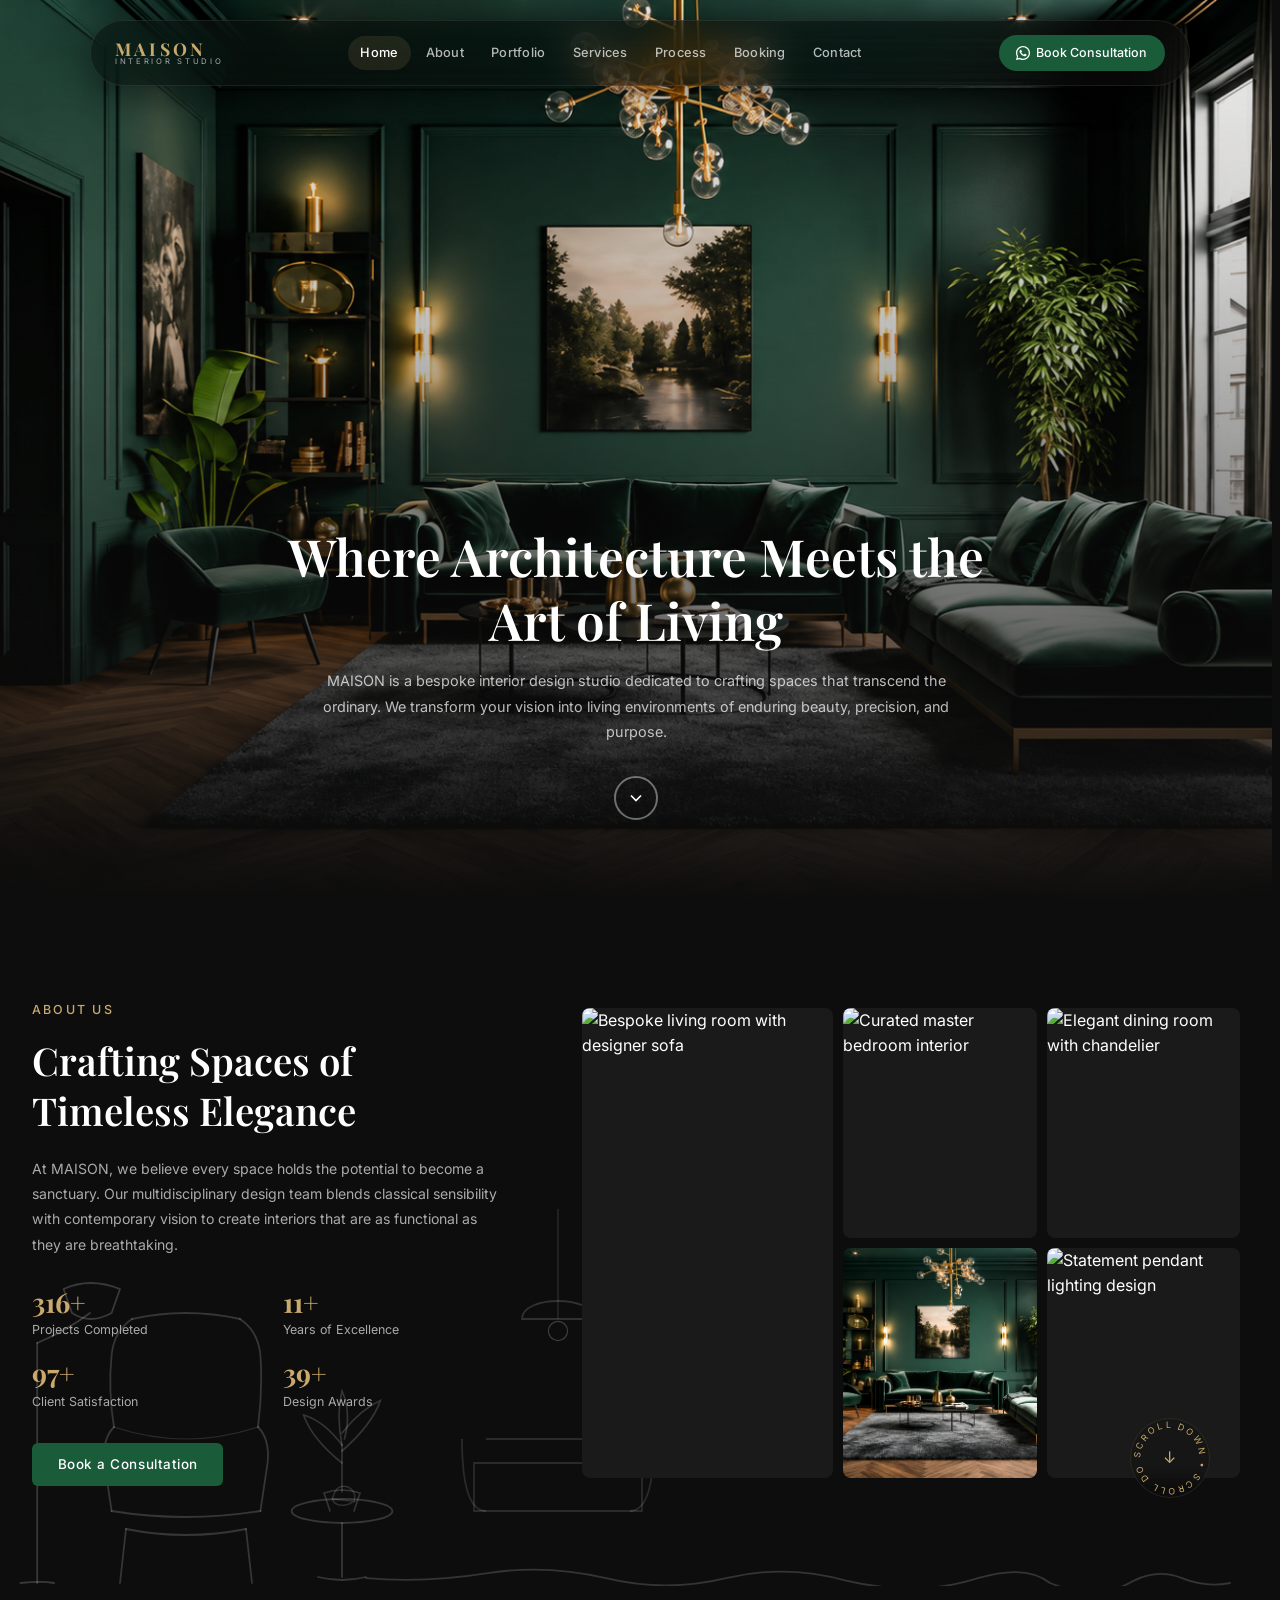
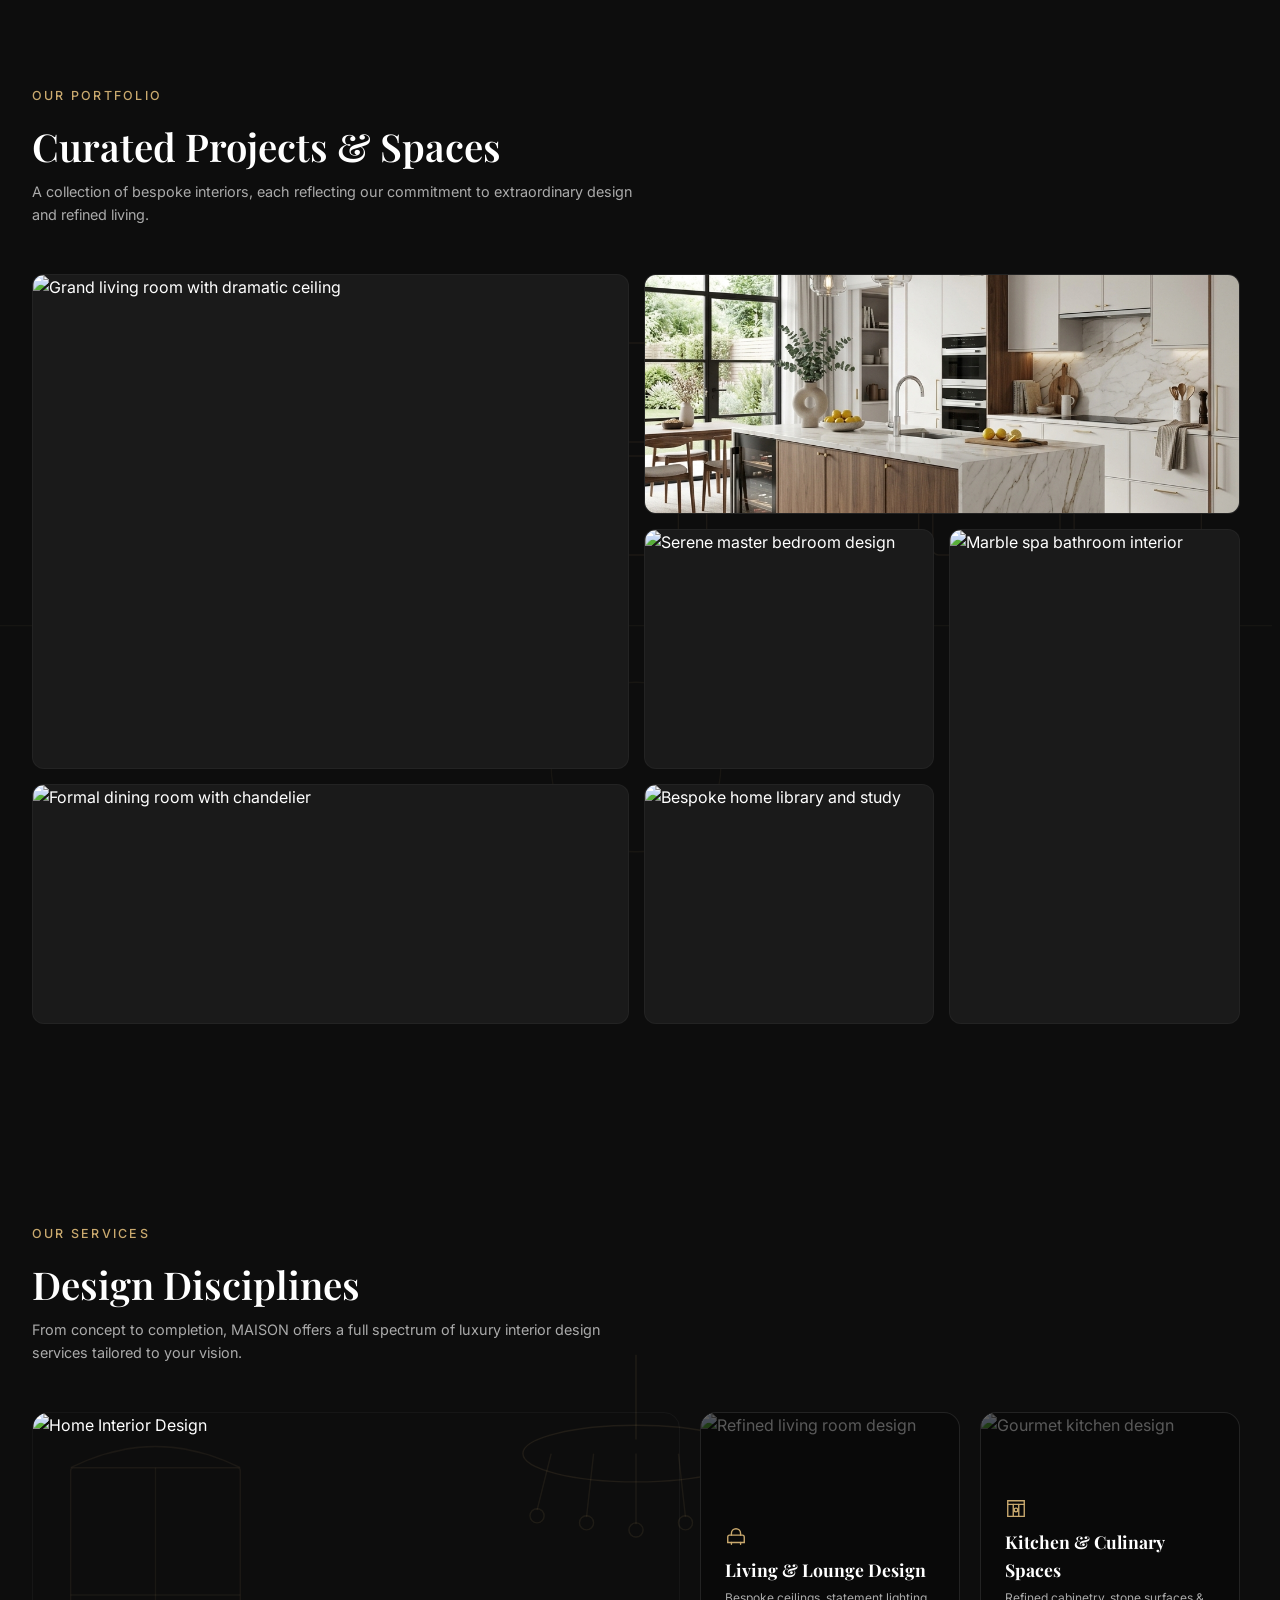
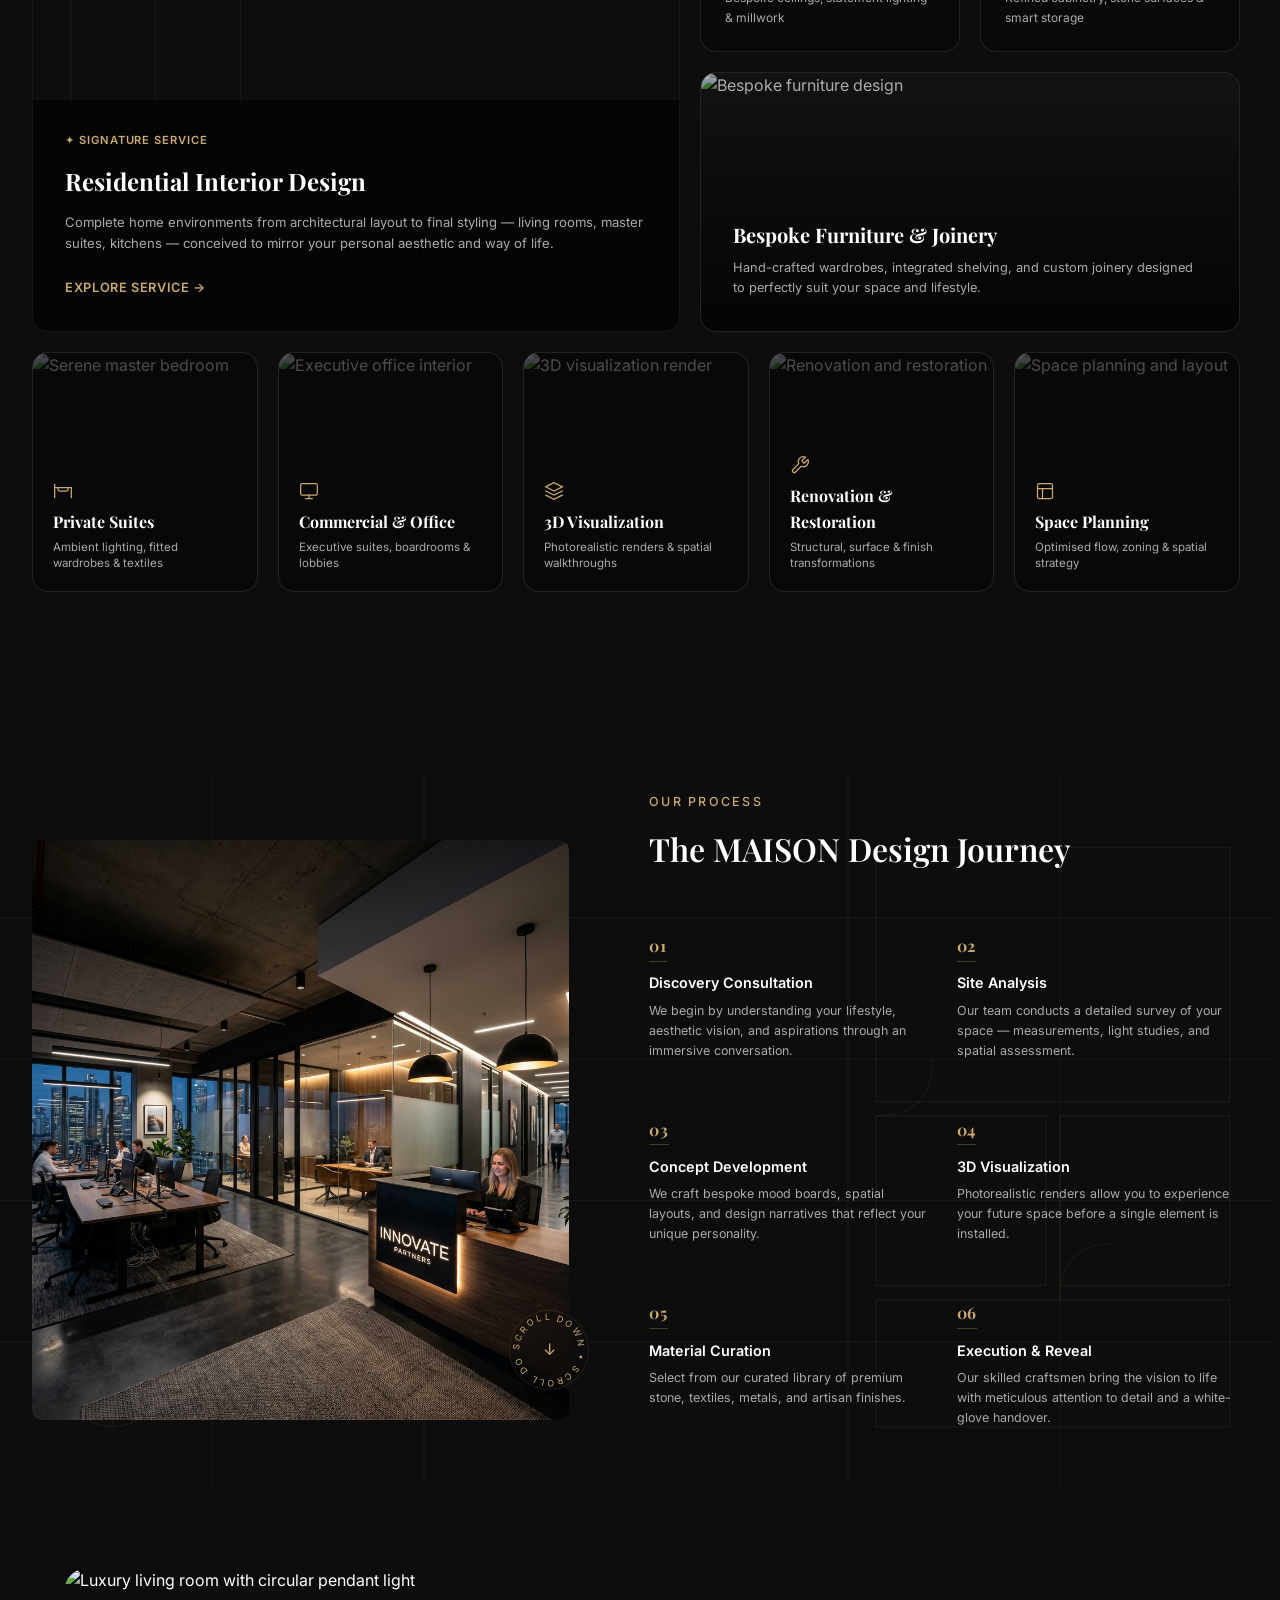
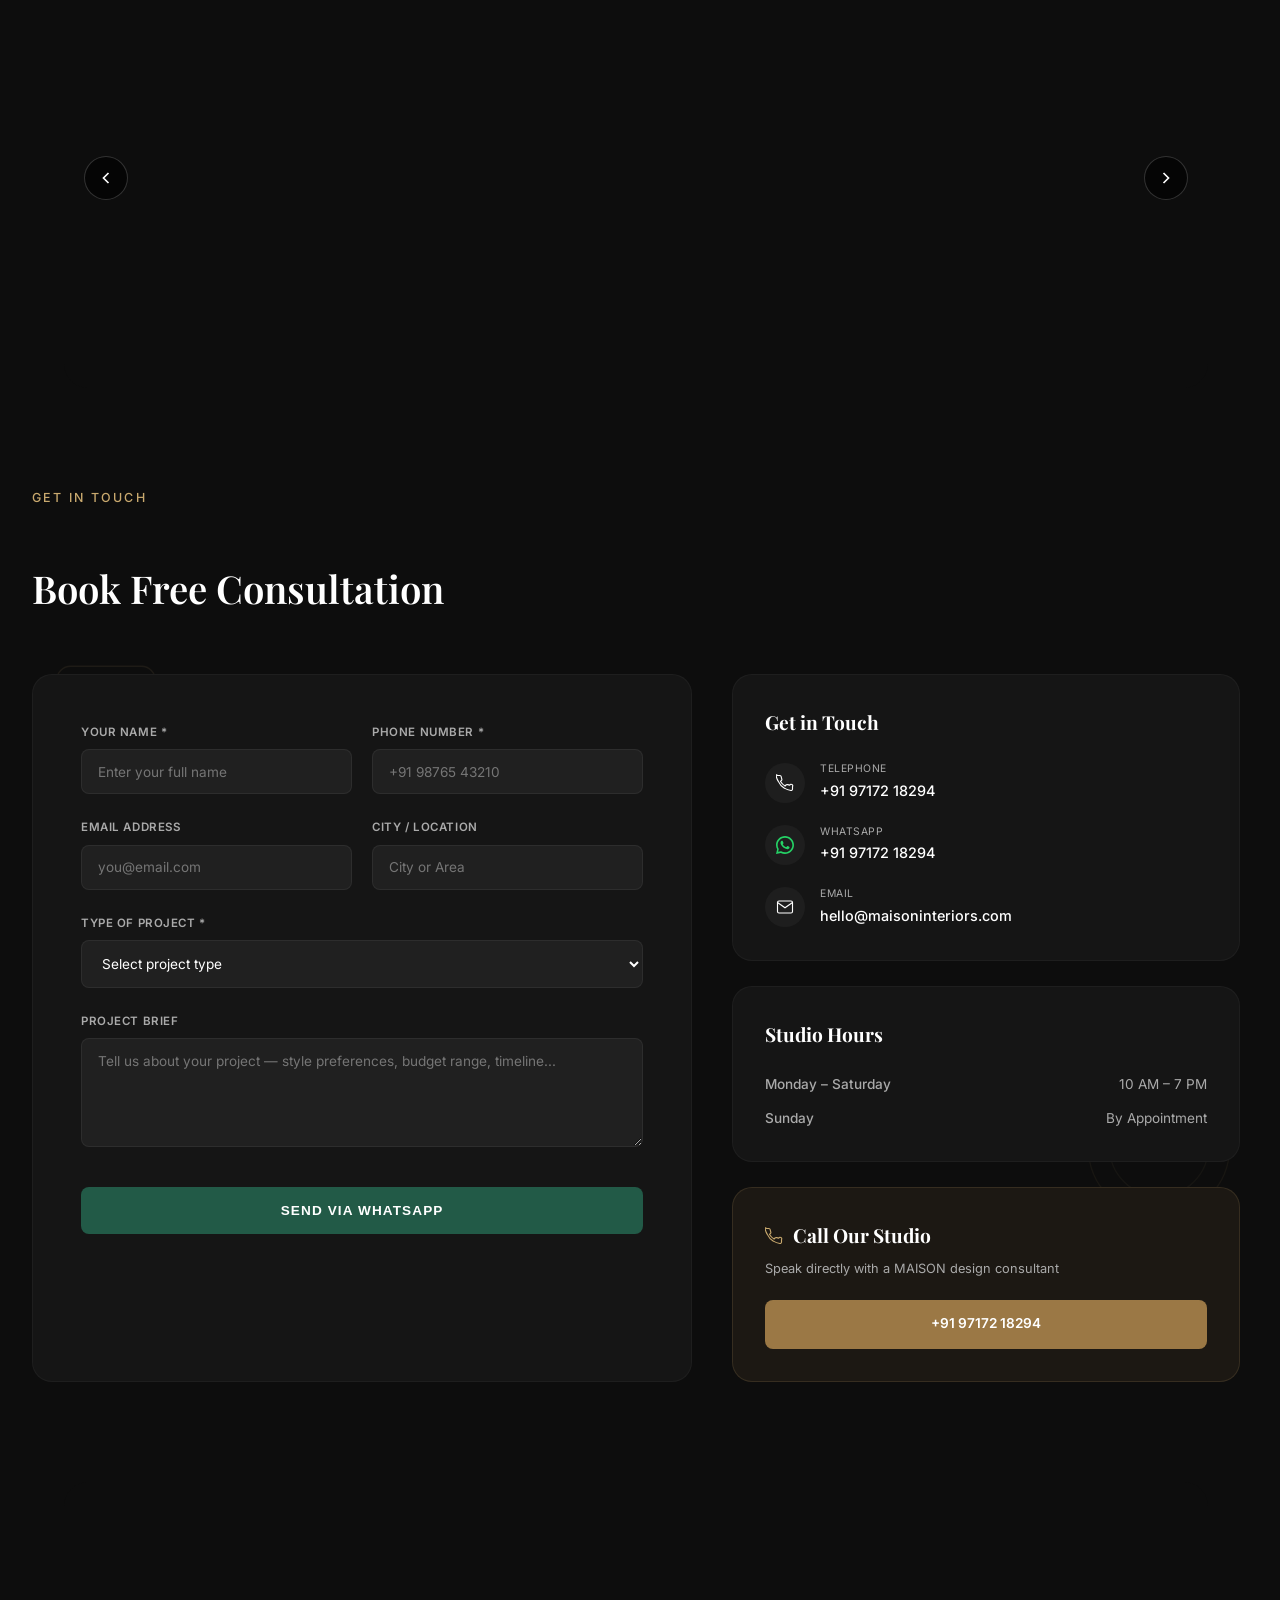
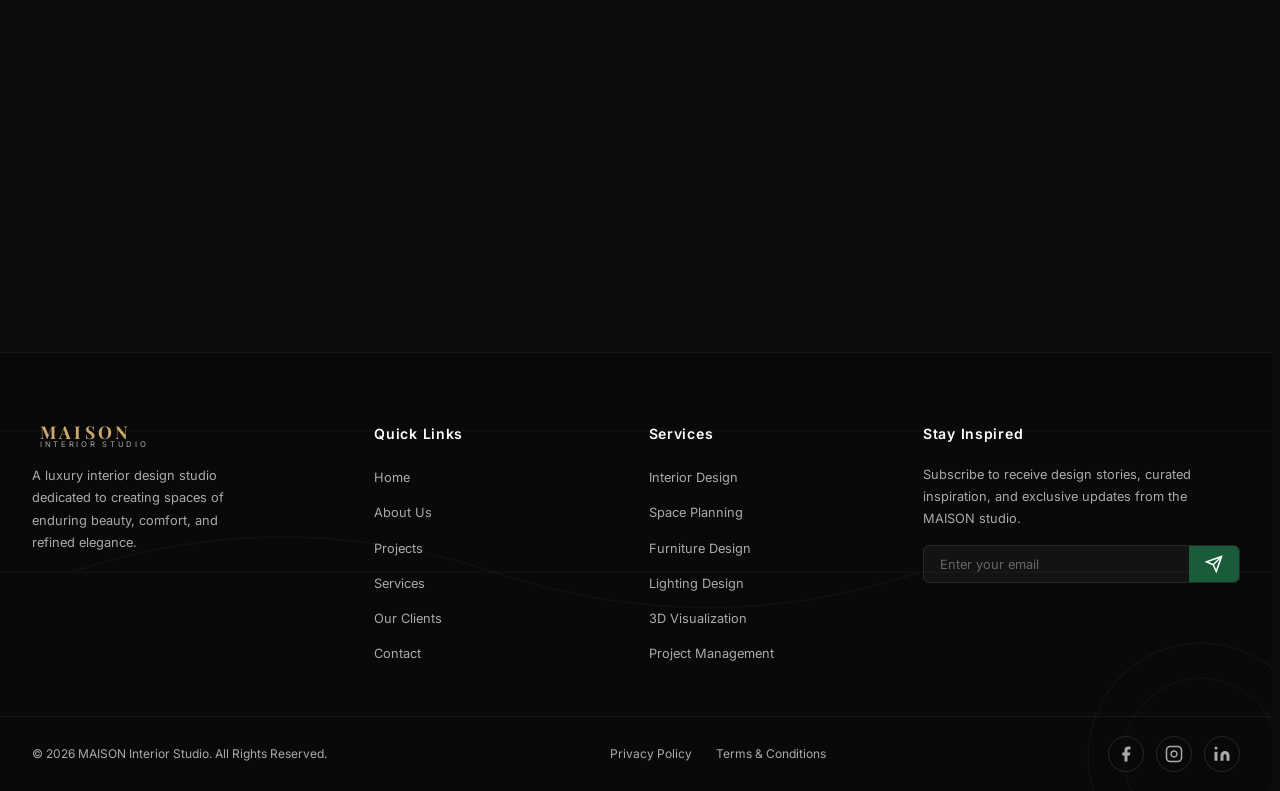
==== index.html @ 31f243d2 "Add files via upload" ====
<!DOCTYPE html>
<html lang="en">
  <head>
    <meta charset="UTF-8" />
    <meta name="viewport" content="width=device-width, initial-scale=1.0" />
    <title>MAISON – Luxury Interior Design Studio</title>
    <meta
      name="description"
      content="MAISON – A luxury interior design studio crafting timeless spaces through bespoke design, curated materials, and impeccable craftsmanship."
    />
    <link rel="preconnect" href="https://fonts.googleapis.com" />
    <link rel="preconnect" href="https://fonts.gstatic.com" crossorigin />
    <link
      href="https://fonts.googleapis.com/css2?family=Playfair+Display:wght@400;600;700&family=Inter:wght@300;400;500;600&display=swap"
      rel="stylesheet"
    />
    <link rel="stylesheet" href="style.css" />
  </head>
  <body>
    <!-- ========== LOADING PAGE ========== -->
    <div class="loader-overlay" id="loaderOverlay">
      <div class="loader-inner">
        <!-- MAISON brand -->
        <div class="loader-brand">
          <span class="loader-logo">MAISON</span>
          <span class="loader-sub">INTERIOR STUDIO</span>
        </div>
        <!-- Progress bar -->
        <div class="loader-progress-wrap">
          <div class="loader-progress-bar" id="loaderBar"></div>
        </div>
        <p class="loader-tagline">Crafting your experience&hellip;</p>
      </div>
    </div>

    <!-- ========== NAVBAR ========== -->
    <div class="nav-container">
      <header class="navbar" id="navbar">
        <div class="nav-inner">
          <a href="#" class="logo" aria-label="MAISON Home">
            <span class="logo-dhi">MAISON</span>
            <span class="logo-sub">INTERIOR STUDIO</span>
          </a>
          <nav class="nav-links" aria-label="Main navigation">
            <a href="#home" class="nav-link active">Home</a>
            <a href="#about" class="nav-link">About</a>
            <a href="#portfolio" class="nav-link">Portfolio</a>
            <a href="#services" class="nav-link">Services</a>
            <a href="#how-it-works" class="nav-link">Process</a>
            <a href="#booking" class="nav-link">Booking</a>
            <a href="#contact" class="nav-link">Contact</a>
          </nav>
          <div class="nav-actions">
            <a
              href="https://wa.me/919717218294"
              target="_blank"
              class="btn-login btn-booking"
              id="btn-booking"
            >
              <span class="btn-booking-icon">
                <svg width="14" height="14" viewBox="0 0 24 24" fill="currentColor"><path d="M17.472 14.382c-.297-.149-1.758-.867-2.03-.967-.273-.099-.471-.148-.67.15-.197.297-.767.966-.94 1.164-.173.199-.347.223-.644.075-.297-.15-1.255-.463-2.39-1.475-.883-.788-1.48-1.761-1.653-2.059-.173-.297-.018-.458.13-.606.134-.133.298-.347.446-.52.149-.174.198-.298.298-.497.099-.198.05-.371-.025-.52-.075-.149-.669-1.612-.916-2.207-.242-.579-.487-.5-.669-.51-.173-.008-.371-.01-.57-.01-.198 0-.52.074-.792.372-.272.297-1.04 1.016-1.04 2.479 0 1.462 1.065 2.875 1.213 3.074.149.198 2.096 3.2 5.077 4.487.709.306 1.262.489 1.694.625.712.227 1.36.195 1.871.118.571-.085 1.758-.719 2.006-1.413.248-.694.248-1.289.173-1.413-.074-.124-.272-.198-.57-.347z"/><path d="M12 0C5.373 0 0 5.373 0 12c0 2.115.554 4.103 1.524 5.832L0 24l6.336-1.499A11.95 11.95 0 0012 24c6.627 0 12-5.373 12-12S18.627 0 12 0zm0 21.818a9.808 9.808 0 01-5.073-1.418l-.364-.216-3.77.892.941-3.667-.237-.378A9.818 9.818 0 012.182 12C2.182 6.573 6.573 2.182 12 2.182S21.818 6.573 21.818 12 17.427 21.818 12 21.818z"/></svg>
              </span> Book Consultation
            </a>
            <button class="hamburger" id="hamburger" aria-label="Toggle menu">
              <span></span><span></span><span></span>
            </button>
          </div>
        </div>
      </header>
    </div>

    <!-- ========== HERO SECTION ========== -->
    <section class="hero" id="home">
      <div class="hero-bg">
        <img
          src="hero-image.png"
          alt="Luxury dark green living room interior"
          class="hero-img"
        />
        <div class="hero-overlay"></div>
      </div>
      <div class="hero-content">
        <h1 class="hero-title">Where Architecture Meets the Art of Living</h1>
        <p class="hero-desc">
          MAISON is a bespoke interior design studio dedicated to crafting
          spaces that transcend the ordinary. We transform your vision into
          living environments of enduring beauty, precision, and purpose.
        </p>
        <a href="#about" class="hero-scroll-btn" aria-label="Scroll down">
          <svg
            width="20"
            height="20"
            viewBox="0 0 24 24"
            fill="none"
            stroke="currentColor"
            stroke-width="2"
          >
            <polyline points="6 9 12 15 18 9" />
          </svg>
        </a>
      </div>
    </section>

    <!-- ========== ABOUT SECTION ========== -->
    <section class="about-section" id="about">
      <!-- About top fade overlay -->
      <div class="about-top-fade"></div>
      <!-- Line art background – recreation of uploaded single-line interior drawing -->
      <div class="section-lineart about-lineart-bg" aria-hidden="true">
        <svg viewBox="0 0 1060 480" fill="none" xmlns="http://www.w3.org/2000/svg" preserveAspectRatio="xMidYMax meet">
          <!--
            Single continuous line art: floor lamp (left) + wingback armchair + side table with plant + trailing loop
            Modelled after the uploaded reference image.
          -->

          <!-- === FLOOR LAMP === -->
          <!-- base -->
          <path d="M42 440 Q60 438 70 440" stroke="rgba(255,255,255,0.18)" stroke-width="1.5" stroke-linecap="round" fill="none"/>
          <!-- pole -->
          <line x1="56" y1="440" x2="56" y2="240" stroke="rgba(255,255,255,0.18)" stroke-width="1.5" stroke-linecap="round"/>
          <!-- arm -->
          <path d="M56 240 Q80 230 100 215" stroke="rgba(255,255,255,0.18)" stroke-width="1.5" stroke-linecap="round" fill="none"/>
          <!-- shade -->
          <path d="M85 215 L78 195 Q100 185 125 195 L118 215 Q100 225 85 215Z" stroke="rgba(255,255,255,0.18)" stroke-width="1.5" stroke-linecap="round" stroke-linejoin="round" fill="none"/>

          <!-- === WINGBACK ARMCHAIR === -->
          <!-- left leg -->
          <line x1="125" y1="440" x2="130" y2="395" stroke="rgba(255,255,255,0.17)" stroke-width="1.5" stroke-linecap="round"/>
          <!-- right leg -->
          <line x1="235" y1="440" x2="230" y2="395" stroke="rgba(255,255,255,0.17)" stroke-width="1.5" stroke-linecap="round"/>
          <!-- seat base -->
          <path d="M130 395 Q180 405 230 395" stroke="rgba(255,255,255,0.17)" stroke-width="1.5" stroke-linecap="round" fill="none"/>
          <!-- seat cushion -->
          <path d="M118 380 Q180 390 242 380" stroke="rgba(255,255,255,0.17)" stroke-width="1.5" stroke-linecap="round" fill="none"/>
          <!-- left arm -->
          <path d="M118 380 L112 340 Q110 320 120 310" stroke="rgba(255,255,255,0.17)" stroke-width="1.5" stroke-linecap="round" fill="none"/>
          <!-- right arm -->
          <path d="M242 380 L248 340 Q250 320 240 310" stroke="rgba(255,255,255,0.17)" stroke-width="1.5" stroke-linecap="round" fill="none"/>
          <!-- back left wing -->
          <path d="M120 310 Q115 280 118 250 Q120 230 135 220" stroke="rgba(255,255,255,0.17)" stroke-width="1.5" stroke-linecap="round" fill="none"/>
          <!-- back top curve -->
          <path d="M135 220 Q180 210 225 220" stroke="rgba(255,255,255,0.17)" stroke-width="1.5" stroke-linecap="round" fill="none"/>
          <!-- back right wing -->
          <path d="M225 220 Q240 230 242 250 Q244 280 240 310" stroke="rgba(255,255,255,0.17)" stroke-width="1.5" stroke-linecap="round" fill="none"/>
          <!-- back fill line -->
          <path d="M120 310 Q180 330 240 310" stroke="rgba(255,255,255,0.12)" stroke-width="1" stroke-linecap="round" fill="none"/>

          <!-- === SIDE TABLE === -->
          <!-- tabletop -->
          <ellipse cx="310" cy="380" rx="42" ry="10" stroke="rgba(255,255,255,0.17)" stroke-width="1.5" fill="none"/>
          <!-- single pedestal leg -->
          <line x1="310" y1="390" x2="310" y2="435" stroke="rgba(255,255,255,0.17)" stroke-width="1.5" stroke-linecap="round"/>
          <!-- base -->
          <path d="M290 435 Q310 440 330 435" stroke="rgba(255,255,255,0.17)" stroke-width="1.5" stroke-linecap="round" fill="none"/>
          <!-- cup on table -->
          <path d="M302 370 Q304 362 308 360 Q314 358 318 362 Q322 366 320 372" stroke="rgba(255,255,255,0.14)" stroke-width="1.2" stroke-linecap="round" fill="none"/>
          <path d="M302 370 L320 372 Q314 376 308 375 Q303 374 302 370" stroke="rgba(255,255,255,0.14)" stroke-width="1.2" stroke-linecap="round" fill="none"/>

          <!-- === PLANT ON TABLE === -->
          <!-- pot -->
          <path d="M300 380 L295 365 Q310 360 325 365 L320 380" stroke="rgba(255,255,255,0.16)" stroke-width="1.4" stroke-linecap="round" fill="none"/>
          <!-- stem -->
          <line x1="310" y1="364" x2="310" y2="325" stroke="rgba(255,255,255,0.16)" stroke-width="1.4" stroke-linecap="round"/>
          <!-- leaf 1 (left big) -->
          <path d="M310 340 Q285 320 278 300 Q295 305 310 325" stroke="rgba(255,255,255,0.16)" stroke-width="1.4" stroke-linecap="round" fill="none"/>
          <!-- leaf 2 (right big) -->
          <path d="M310 330 Q335 308 342 288 Q326 295 310 315" stroke="rgba(255,255,255,0.16)" stroke-width="1.4" stroke-linecap="round" fill="none"/>
          <!-- leaf 3 (top) -->
          <path d="M310 325 Q305 300 310 280 Q318 298 312 320" stroke="rgba(255,255,255,0.16)" stroke-width="1.4" stroke-linecap="round" fill="none"/>

          <!-- === TRAILING LOOPING LINE === -->
          <!-- connects from table base, snakes right across the frame -->
          <path d="
            M330 436
            Q380 440 430 432
            Q480 424 530 436
            Q580 448 630 436
            Q680 424 730 438
            Q790 452 840 436
            Q880 424 900 440
            Q940 456 970 438
            Q990 428 1010 436
            Q1030 444 1050 440
          " stroke="rgba(255,255,255,0.16)" stroke-width="1.5" stroke-linecap="round" fill="none"/>
          <!-- === SOFA (REPRESENTED EXTRA LINE ART AS REFERRED) === -->
          <path d="M420 340 H560 V380 H420 Z" stroke="rgba(255,255,255,0.12)" stroke-width="1.5" fill="none"/>
          <path d="M410 320 Q410 380 430 380" stroke="rgba(255,255,255,0.12)" stroke-width="1.5" fill="none"/>
          <path d="M570 320 Q570 380 550 380" stroke="rgba(255,255,255,0.12)" stroke-width="1.5" fill="none"/>
          <path d="M430 320 H550 Q565 320 560 340" stroke="rgba(255,255,255,0.12)" stroke-width="1.5" fill="none"/>
          <!-- === PENDANT LIGHT === -->
          <line x1="490" y1="0" x2="490" y2="220" stroke="rgba(255,255,255,0.15)" stroke-width="1"/>
          <path d="M460 220 C460 200, 520 200, 520 220 Z" stroke="rgba(255,255,255,0.15)" stroke-width="1.5" fill="none"/>
          <circle cx="490" cy="230" r="8" stroke="rgba(255,255,255,0.2)" stroke-width="1"/>
        </svg>
      </div>
      <div class="about-inner">
        <!-- Left Content -->
        <div class="about-left">
          <span class="section-label">About Us</span>
          <h2 class="about-title">Crafting Spaces of Timeless Elegance</h2>
          <p class="about-desc">
            At MAISON, we believe every space holds the potential to become
            a sanctuary. Our multidisciplinary design team blends classical
            sensibility with contemporary vision to create interiors that
            are as functional as they are breathtaking.
          </p>
          <div class="stats-grid">
            <div class="stat-item">
              <span class="stat-num">320+</span>
              <span class="stat-label">Projects Completed</span>
            </div>
            <div class="stat-item">
              <span class="stat-num">12+</span>
              <span class="stat-label">Years of Excellence</span>
            </div>
            <div class="stat-item">
              <span class="stat-num">98%</span>
              <span class="stat-label">Client Satisfaction</span>
            </div>
            <div class="stat-item">
              <span class="stat-num">40+</span>
              <span class="stat-label">Design Awards</span>
            </div>
          </div>
          <a href="#booking" class="btn-contact">Book a Consultation</a>
        </div>

        <!-- Right Image Grid -->
        <div class="about-right">
          <div class="img-grid">
            <div class="img-card tall">
              <img
                src="https://images.unsplash.com/photo-1555041469-a586c61ea9bc?w=600&q=80"
                alt="Bespoke living room with designer sofa"
                loading="lazy"
              />
            </div>
            <div class="img-card">
              <img
                src="https://images.unsplash.com/photo-1586023492125-27b2c045efd7?w=400&q=80"
                alt="Curated master bedroom interior"
                loading="lazy"
              />
            </div>
            <div class="img-card">
              <img
                src="https://images.unsplash.com/photo-1631679706909-1844bbd07221?w=400&q=80"
                alt="Elegant dining room with chandelier"
                loading="lazy"
              />
            </div>
            <div class="img-card">
              <img
                src="hero-image.png"
                alt="Luxury dark palette interior with greenery"
                loading="lazy"
              />
            </div>
            <div class="img-card">
              <img
                src="https://images.unsplash.com/photo-1600585154340-be6161a56a0c?w=400&q=80"
                alt="Statement pendant lighting design"
                loading="lazy"
              />
            </div>
          </div>
          <div class="scroll-badge">
            <svg viewBox="0 0 100 100" class="scroll-circle">
              <defs>
                <path
                  id="circle"
                  d="M 50,50 m -37,0 a 37,37 0 1,1 74,0 a 37,37 0 1,1 -74,0"
                />
              </defs>
              <text font-size="11" fill="#c9a96e" letter-spacing="3">
                <textPath href="#circle">SCROLL DOWN • SCROLL DOWN • </textPath>
              </text>
            </svg>
            <div class="scroll-arrow">↓</div>
          </div>
        </div>
      </div>
    </section>

    <!-- ========== PORTFOLIO BENTO GALLERY ========== -->
    <section class="portfolio-section" id="portfolio">
      <!-- Line art background -->
      <div class="section-lineart portfolio-lineart-bg" aria-hidden="true">
        <svg viewBox="0 0 900 400" fill="none" xmlns="http://www.w3.org/2000/svg">
          <rect x="50" y="50" width="200" height="150" rx="4" stroke="rgba(201,169,110,0.08)" stroke-width="1"/>
          <rect x="270" y="50" width="100" height="70" rx="4" stroke="rgba(201,169,110,0.08)" stroke-width="1"/>
          <rect x="380" y="50" width="100" height="70" rx="4" stroke="rgba(201,169,110,0.08)" stroke-width="1"/>
          <rect x="270" y="130" width="210" height="70" rx="4" stroke="rgba(201,169,110,0.08)" stroke-width="1"/>
          <rect x="500" y="50" width="150" height="150" rx="4" stroke="rgba(201,169,110,0.08)" stroke-width="1"/>
          <rect x="660" y="50" width="190" height="70" rx="4" stroke="rgba(201,169,110,0.08)" stroke-width="1"/>
          <rect x="660" y="130" width="90" height="70" rx="4" stroke="rgba(201,169,110,0.08)" stroke-width="1"/>
          <rect x="760" y="130" width="90" height="70" rx="4" stroke="rgba(201,169,110,0.08)" stroke-width="1"/>
          <line x1="0" y1="250" x2="900" y2="250" stroke="rgba(201,169,110,0.05)" stroke-width="1"/>
          <circle cx="450" cy="350" r="60" stroke="rgba(201,169,110,0.06)" stroke-width="1"/>
        </svg>
      </div>
      <div class="portfolio-inner">
        <span class="section-label">Our Portfolio</span>
        <h2 class="portfolio-title">Curated Projects & Spaces</h2>
        <p class="portfolio-subtitle">
          A collection of bespoke interiors, each reflecting our commitment
          to extraordinary design and refined living.
        </p>

        <div class="bento-gallery">
          <div class="bento-item item-1">
            <img
              src="https://images.unsplash.com/photo-1600607687939-ce8a6c25118c?w=800&q=80"
              alt="Grand living room with dramatic ceiling"
              loading="lazy"
            />
            <div class="bento-overlay">
              <h4>Château Résidence</h4>
              <p>Grand Living Room</p>
            </div>
          </div>
          <div class="bento-item item-2">
            <img
              src="render_3d_kitchen.png"
              alt="Sleek contemporary kitchen"
              loading="lazy"
            />
            <div class="bento-overlay">
              <h4>Atelier Kitchen</h4>
              <p>Contemporary Culinary Space</p>
            </div>
          </div>
          <div class="bento-item item-3">
            <img
              src="https://images.unsplash.com/photo-1616594039964-ae9021a400a0?w=600&q=80"
              alt="Serene master bedroom design"
              loading="lazy"
            />
            <div class="bento-overlay">
              <h4>Maison Retreat</h4>
              <p>Master Suite</p>
            </div>
          </div>
          <div class="bento-item item-4">
            <img
              src="https://images.unsplash.com/photo-1600566752355-35792bedcfea?w=600&q=80"
              alt="Marble spa bathroom interior"
              loading="lazy"
            />
            <div class="bento-overlay">
              <h4>L'Eau Sanctuary</h4>
              <p>Spa Bathroom</p>
            </div>
          </div>
          <div class="bento-item item-5">
            <img
              src="https://images.unsplash.com/photo-1600210492486-724fe5c67fb0?w=600&q=80"
              alt="Formal dining room with chandelier"
              loading="lazy"
            />
            <div class="bento-overlay">
              <h4>La Table</h4>
              <p>Formal Dining Room</p>
            </div>
          </div>
          <div class="bento-item item-6">
            <img
              src="https://images.unsplash.com/photo-1585412727339-54e4bae3bbf9?w=600&q=80"
              alt="Bespoke home library and study"
              loading="lazy"
            />
            <div class="bento-overlay">
              <h4>Bibliothèque</h4>
              <p>Private Library & Study</p>
            </div>
          </div>
        </div>
      </div>
    </section>

    <!-- ========== SERVICES SECTION (BENTO-STYLE) ========== -->
    <section class="services-section" id="services">
      <!-- Line art background -->
      <div class="section-lineart services-lineart-bg" aria-hidden="true">
        <svg viewBox="0 0 900 500" fill="none" xmlns="http://www.w3.org/2000/svg">
          <!-- Chandelier -->
          <line x1="450" y1="0" x2="450" y2="60" stroke="rgba(201,169,110,0.10)" stroke-width="1"/>
          <ellipse cx="450" cy="70" rx="80" ry="20" stroke="rgba(201,169,110,0.10)" stroke-width="1"/>
          <line x1="390" y1="70" x2="380" y2="110" stroke="rgba(201,169,110,0.09)" stroke-width="1"/>
          <line x1="420" y1="70" x2="415" y2="115" stroke="rgba(201,169,110,0.09)" stroke-width="1"/>
          <line x1="450" y1="70" x2="450" y2="120" stroke="rgba(201,169,110,0.09)" stroke-width="1"/>
          <line x1="480" y1="70" x2="485" y2="115" stroke="rgba(201,169,110,0.09)" stroke-width="1"/>
          <line x1="510" y1="70" x2="520" y2="110" stroke="rgba(201,169,110,0.09)" stroke-width="1"/>
          <circle cx="380" cy="114" r="5" stroke="rgba(201,169,110,0.10)" stroke-width="1"/>
          <circle cx="415" cy="119" r="5" stroke="rgba(201,169,110,0.10)" stroke-width="1"/>
          <circle cx="450" cy="124" r="5" stroke="rgba(201,169,110,0.10)" stroke-width="1"/>
          <circle cx="485" cy="119" r="5" stroke="rgba(201,169,110,0.10)" stroke-width="1"/>
          <circle cx="520" cy="114" r="5" stroke="rgba(201,169,110,0.10)" stroke-width="1"/>
          <!-- Window frame -->
          <rect x="50" y="80" width="120" height="180" rx="2" stroke="rgba(201,169,110,0.08)" stroke-width="1"/>
          <line x1="110" y1="80" x2="110" y2="260" stroke="rgba(201,169,110,0.07)" stroke-width="1"/>
          <line x1="50" y1="170" x2="170" y2="170" stroke="rgba(201,169,110,0.07)" stroke-width="1"/>
          <path d="M50 80 Q110 50 170 80" stroke="rgba(201,169,110,0.08)" stroke-width="1" fill="none"/>
          <!-- Decorative vase -->
          <path d="M800 380 Q780 340 790 300 Q800 280 810 300 Q820 340 800 380" stroke="rgba(201,169,110,0.09)" stroke-width="1" fill="none"/>
          <ellipse cx="800" cy="382" rx="22" ry="8" stroke="rgba(201,169,110,0.09)" stroke-width="1"/>
          <line x1="778" y1="300" x2="822" y2="300" stroke="rgba(201,169,110,0.08)" stroke-width="1"/>
          <!-- Geometric -->
          <rect x="700" y="300" width="60" height="60" rx="2" stroke="rgba(201,169,110,0.07)" stroke-width="1" transform="rotate(15 730 330)"/>
        </svg>
      </div>
      <div class="services-inner">
        <span class="section-label">Our Services</span>
        <h2 class="services-title">Design Disciplines</h2>
        <p class="services-subtitle">
          From concept to completion, MAISON offers a full spectrum of
          luxury interior design services tailored to your vision.
        </p>

        <div class="services-bento-grid">
          <!-- Main Service Card -->
          <div class="service-card main-card">
            <div class="service-img-wrapper">
              <img
                src="https://images.unsplash.com/photo-1616486338812-3dadae4b4ace?w=800&q=80"
                alt="Home Interior Design"
                loading="lazy"
              />
            </div>
            <div class="service-info">
              <span class="service-badge">✦ SIGNATURE SERVICE</span>
              <h3>Residential Interior Design</h3>
              <p>
                Complete home environments from architectural layout to final
                styling — living rooms, master suites, kitchens — conceived
                to mirror your personal aesthetic and way of life.
              </p>
              <a href="#booking" class="service-link-btn">EXPLORE SERVICE →</a>
            </div>
          </div>

          <!-- Right Side Mini Cards Grid -->
          <div class="services-right-grid">
            <div class="service-card mini-card">
              <img
                src="https://images.unsplash.com/photo-1618220179428-22790b461013?w=400&q=80"
                alt="Refined living room design"
                loading="lazy"
              />
              <div class="mini-card-overlay">
                <span class="mini-icon">
                  <svg width="22" height="22" viewBox="0 0 24 24" fill="none" stroke="currentColor" stroke-width="1.5" stroke-linecap="round"><path d="M3 18v-6a2 2 0 012-2h14a2 2 0 012 2v6"/><path d="M3 18h18"/><path d="M7 18v2m10-2v2"/><path d="M7 10V8a5 5 0 0110 0v2"/></svg>
                </span>
                <h4>Living & Lounge Design</h4>
                <p>Bespoke ceilings, statement lighting & millwork</p>
              </div>
            </div>
            <div class="service-card mini-card">
              <img
                src="https://images.unsplash.com/photo-1600585154340-be6161a56a0c?w=400&q=80"
                alt="Gourmet kitchen design"
                loading="lazy"
              />
              <div class="mini-card-overlay">
                <span class="mini-icon">
                  <svg width="22" height="22" viewBox="0 0 24 24" fill="none" stroke="currentColor" stroke-width="1.5" stroke-linecap="round"><path d="M3 3h18v4H3z"/><path d="M3 7v13h18V7"/><path d="M9 7v13m6-13v13"/><circle cx="12" cy="13" r="2"/></svg>
                </span>
                <h4>Kitchen & Culinary Spaces</h4>
                <p>Refined cabinetry, stone surfaces & smart storage</p>
              </div>
            </div>
            <div class="service-card landscape-card">
              <img
                src="https://images.unsplash.com/photo-1600210492486-724fe5c67fb0?w=600&q=80"
                alt="Bespoke furniture design"
                loading="lazy"
              />
              <div class="landscape-card-overlay">
                <h4>Bespoke Furniture & Joinery</h4>
                <p>
                  Hand-crafted wardrobes, integrated shelving, and custom
                  joinery designed to perfectly suit your space and lifestyle.
                </p>
              </div>
            </div>
          </div>
        </div>

        <!-- Bottom Services Grid -->
        <div class="services-bottom-row">
          <div class="service-card bottom-card">
            <img
              src="https://images.unsplash.com/photo-1616594039964-ae9021a400a0?w=400&q=80"
              alt="Serene master bedroom"
              loading="lazy"
            />
            <div class="bottom-card-overlay">
              <span class="bottom-icon">
                <svg width="20" height="20" viewBox="0 0 24 24" fill="none" stroke="currentColor" stroke-width="1.5" stroke-linecap="round"><path d="M2 4v16"/><path d="M22 8H2"/><path d="M22 8v12"/><path d="M6 8v2a2 2 0 002 2h8a2 2 0 002-2V8"/></svg>
              </span>
              <h4>Private Suites</h4>
              <p>Ambient lighting, fitted wardrobes & textiles</p>
            </div>
          </div>
          <div class="service-card bottom-card">
            <img
              src="https://images.unsplash.com/photo-1497366216548-37526070297c?w=400&q=80"
              alt="Executive office interior"
              loading="lazy"
            />
            <div class="bottom-card-overlay">
              <span class="bottom-icon">
                <svg width="20" height="20" viewBox="0 0 24 24" fill="none" stroke="currentColor" stroke-width="1.5" stroke-linecap="round"><rect x="2" y="3" width="20" height="14" rx="2"/><path d="M8 21h8m-4-4v4"/></svg>
              </span>
              <h4>Commercial & Office</h4>
              <p>Executive suites, boardrooms & lobbies</p>
            </div>
          </div>
          <div class="service-card bottom-card">
            <img
              src="https://images.unsplash.com/photo-1600607687920-4e2a09cf159d?w=400&q=80"
              alt="3D visualization render"
              loading="lazy"
            />
            <div class="bottom-card-overlay">
              <span class="bottom-icon">
                <svg width="20" height="20" viewBox="0 0 24 24" fill="none" stroke="currentColor" stroke-width="1.5" stroke-linecap="round"><polygon points="12 2 2 7 12 12 22 7 12 2"/><polyline points="2 17 12 22 22 17"/><polyline points="2 12 12 17 22 12"/></svg>
              </span>
              <h4>3D Visualization</h4>
              <p>Photorealistic renders & spatial walkthroughs</p>
            </div>
          </div>
          <div class="service-card bottom-card">
            <img
              src="https://images.unsplash.com/photo-1504307651254-35680f356dfd?w=400&q=80"
              alt="Renovation and restoration"
              loading="lazy"
            />
            <div class="bottom-card-overlay">
              <span class="bottom-icon">
                <svg width="20" height="20" viewBox="0 0 24 24" fill="none" stroke="currentColor" stroke-width="1.5" stroke-linecap="round"><path d="M14.7 6.3a1 1 0 000 1.4l1.6 1.6a1 1 0 001.4 0l3.77-3.77a6 6 0 01-7.94 7.94l-6.91 6.91a2.12 2.12 0 01-3-3l6.91-6.91a6 6 0 017.94-7.94l-3.76 3.76z"/></svg>
              </span>
              <h4>Renovation & Restoration</h4>
              <p>Structural, surface & finish transformations</p>
            </div>
          </div>
          <div class="service-card bottom-card">
            <img
              src="https://images.unsplash.com/photo-1586023492125-27b2c045efd7?w=400&q=80"
              alt="Space planning and layout"
              loading="lazy"
            />
            <div class="bottom-card-overlay">
              <span class="bottom-icon">
                <svg width="20" height="20" viewBox="0 0 24 24" fill="none" stroke="currentColor" stroke-width="1.5" stroke-linecap="round"><rect x="3" y="3" width="18" height="18" rx="2"/><path d="M3 9h18M9 21V9"/></svg>
              </span>
              <h4>Space Planning</h4>
              <p>Optimised flow, zoning & spatial strategy</p>
            </div>
          </div>
        </div>
      </div>
    </section>

    <!-- ========== HOW IT WORKS ========== -->
    <section class="how-section" id="how-it-works">
      <!-- Line art background -->
      <div class="section-lineart how-lineart-bg" aria-hidden="true">
        <svg viewBox="0 0 900 500" fill="none" xmlns="http://www.w3.org/2000/svg">
          <!-- Blueprint grid lines -->
          <line x1="0" y1="100" x2="900" y2="100" stroke="rgba(201,169,110,0.05)" stroke-width="1"/>
          <line x1="0" y1="200" x2="900" y2="200" stroke="rgba(201,169,110,0.05)" stroke-width="1"/>
          <line x1="0" y1="300" x2="900" y2="300" stroke="rgba(201,169,110,0.05)" stroke-width="1"/>
          <line x1="0" y1="400" x2="900" y2="400" stroke="rgba(201,169,110,0.05)" stroke-width="1"/>
          <line x1="150" y1="0" x2="150" y2="500" stroke="rgba(201,169,110,0.05)" stroke-width="1"/>
          <line x1="300" y1="0" x2="300" y2="500" stroke="rgba(201,169,110,0.05)" stroke-width="1"/>
          <line x1="600" y1="0" x2="600" y2="500" stroke="rgba(201,169,110,0.05)" stroke-width="1"/>
          <line x1="750" y1="0" x2="750" y2="500" stroke="rgba(201,169,110,0.05)" stroke-width="1"/>
          <!-- Floor plan room outlines -->
          <rect x="620" y="50" width="250" height="180" stroke="rgba(201,169,110,0.08)" stroke-width="1" fill="none"/>
          <rect x="620" y="240" width="120" height="120" stroke="rgba(201,169,110,0.08)" stroke-width="1" fill="none"/>
          <rect x="750" y="240" width="120" height="120" stroke="rgba(201,169,110,0.08)" stroke-width="1" fill="none"/>
          <rect x="620" y="370" width="250" height="90" stroke="rgba(201,169,110,0.08)" stroke-width="1" fill="none"/>
          <!-- Door arcs -->
          <path d="M620 240 Q660 240 660 200" stroke="rgba(201,169,110,0.07)" stroke-width="1" fill="none"/>
          <path d="M750 370 Q750 330 790 330" stroke="rgba(201,169,110,0.07)" stroke-width="1" fill="none"/>
          <!-- Compass rose -->
          <circle cx="80" cy="430" r="30" stroke="rgba(201,169,110,0.08)" stroke-width="1"/>
          <line x1="80" y1="400" x2="80" y2="460" stroke="rgba(201,169,110,0.08)" stroke-width="1"/>
        </svg>
      </div>
      <div class="how-inner">
        <!-- Left Image -->
        <div class="how-left">
          <img
            src="service_office.png"
            alt="MAISON studio design process"
            class="how-img"
            loading="lazy"
          />
          <div class="scroll-badge how-badge">
            <svg viewBox="0 0 100 100" class="scroll-circle">
              <defs>
                <path
                  id="circle2"
                  d="M 50,50 m -37,0 a 37,37 0 1,1 74,0 a 37,37 0 1,1 -74,0"
                />
              </defs>
              <text font-size="11" fill="#c9a96e" letter-spacing="3">
                <textPath href="#circle2">SCROLL DOWN • SCROLL DOWN • </textPath>
              </text>
            </svg>
            <div class="scroll-arrow">↓</div>
          </div>
        </div>

        <!-- Right Content -->
        <div class="how-right">
          <span class="section-label">Our Process</span>
          <h2 class="how-title">The MAISON Design Journey</h2>

          <div class="steps-grid-new">
            <div class="step-card">
              <div class="step-num-badge">01</div>
              <h4 class="step-card-title">Discovery Consultation</h4>
              <p class="step-card-desc">
                We begin by understanding your lifestyle, aesthetic vision,
                and aspirations through an immersive conversation.
              </p>
            </div>
            <div class="step-card">
              <div class="step-num-badge">02</div>
              <h4 class="step-card-title">Site Analysis</h4>
              <p class="step-card-desc">
                Our team conducts a detailed survey of your space — measurements,
                light studies, and spatial assessment.
              </p>
            </div>
            <div class="step-card">
              <div class="step-num-badge">03</div>
              <h4 class="step-card-title">Concept Development</h4>
              <p class="step-card-desc">
                We craft bespoke mood boards, spatial layouts, and design
                narratives that reflect your unique personality.
              </p>
            </div>
            <div class="step-card">
              <div class="step-num-badge">04</div>
              <h4 class="step-card-title">3D Visualization</h4>
              <p class="step-card-desc">
                Photorealistic renders allow you to experience your future
                space before a single element is installed.
              </p>
            </div>
            <div class="step-card">
              <div class="step-num-badge">05</div>
              <h4 class="step-card-title">Material Curation</h4>
              <p class="step-card-desc">
                Select from our curated library of premium stone, textiles,
                metals, and artisan finishes.
              </p>
            </div>
            <div class="step-card">
              <div class="step-num-badge">06</div>
              <h4 class="step-card-title">Execution & Reveal</h4>
              <p class="step-card-desc">
                Our skilled craftsmen bring the vision to life with
                meticulous attention to detail and a white-glove handover.
              </p>
            </div>
          </div>
        </div>
      </div>
    </section>

     <!-- ========== GALLERY / SLIDER SECTION ========== -->
    <section class="gallery-section" id="clients">
      <div class="gallery-slider">
        <button
          class="gallery-prev"
          id="galleryPrev"
          aria-label="Previous slide"
        >
          <svg
            width="20"
            height="20"
            viewBox="0 0 24 24"
            fill="none"
            stroke="currentColor"
            stroke-width="2"
          >
            <polyline points="15 18 9 12 15 6" />
          </svg>
        </button>
        <div class="gallery-track" id="galleryTrack">
          <div class="gallery-slide active">
            <img
              src="https://images.unsplash.com/photo-1618220179428-22790b461013?w=1600&q=80"
              alt="Luxury living room with circular pendant light"
              loading="lazy"
            />
          </div>
          <div class="gallery-slide">
            <img
              src="https://images.unsplash.com/photo-1598928506311-c55ded91a20c?w=1600&q=80"
              alt="Cozy modern living room interior"
              loading="lazy"
            />
          </div>
          <div class="gallery-slide">
            <img
              src="https://images.unsplash.com/photo-1600607687920-4e2a09cf159d?w=1600&q=80"
              alt="Scandinavian inspired interior design"
              loading="lazy"
            />
          </div>
          <div class="gallery-slide">
            <img
              src="living_room_after_separated.png"
              alt="Industrial style living room"
              loading="lazy"
            />
          </div>
        </div>
        <button class="gallery-next" id="galleryNext" aria-label="Next slide">
          <svg
            width="20"
            height="20"
            viewBox="0 0 24 24"
            fill="none"
            stroke="currentColor"
            stroke-width="2"
          >
            <polyline points="9 18 15 12 9 6" />
          </svg>
        </button>
      </div>
      </section>

    <!-- ========== BOOKING SECTION (WHATSAPP ONLY) ========== -->
    <section class="booking-section" id="booking">
      <!-- Line art background -->
      <div class="section-lineart booking-lineart-bg" aria-hidden="true">
        <svg viewBox="0 0 900 500" fill="none" xmlns="http://www.w3.org/2000/svg">
          <!-- Envelope outline -->
          <rect x="600" y="80" width="260" height="180" rx="4" stroke="rgba(201,169,110,0.08)" stroke-width="1"/>
          <path d="M600 80 L730 170 L860 80" stroke="rgba(201,169,110,0.08)" stroke-width="1"/>
          <!-- Phone outline -->
          <rect x="40" y="60" width="70" height="120" rx="10" stroke="rgba(201,169,110,0.09)" stroke-width="1"/>
          <line x1="55" y1="155" x2="95" y2="155" stroke="rgba(201,169,110,0.07)" stroke-width="1"/>
          <circle cx="75" cy="165" r="4" stroke="rgba(201,169,110,0.09)" stroke-width="1"/>
          <!-- Calendar -->
          <rect x="40" y="280" width="140" height="160" rx="4" stroke="rgba(201,169,110,0.09)" stroke-width="1"/>
          <line x1="40" y1="305" x2="180" y2="305" stroke="rgba(201,169,110,0.08)" stroke-width="1"/>
          <line x1="75" y1="265" x2="75" y2="285" stroke="rgba(201,169,110,0.09)" stroke-width="1"/>
          <line x1="145" y1="265" x2="145" y2="285" stroke="rgba(201,169,110,0.09)" stroke-width="1"/>
          <!-- Decorative circles -->
          <circle cx="820" cy="400" r="50" stroke="rgba(201,169,110,0.06)" stroke-width="1"/>
          <circle cx="820" cy="400" r="35" stroke="rgba(201,169,110,0.05)" stroke-width="1"/>
        </svg>
      </div>
      <div class="booking-inner-grid">
      <span class="booking-label">GET IN TOUCH</span>
          <h2 class="booking-title">Book Free Consultation</h2> 
        <!-- Left form -->
    
        <div class="booking-form-card">
          <form id="whatsappForm">
            <div class="form-row">
              <div class="form-group">
                <label for="userName">YOUR NAME *</label>
                <input
                  type="text"
                  id="userName"
                  placeholder="Enter your full name"
                  required
                />
              </div>
              <div class="form-group">
                <label for="userPhone">PHONE NUMBER *</label>
                <input
                  type="tel"
                  id="userPhone"
                  placeholder="+91 98765 43210"
                  required
                />
              </div>
            </div>
            <div class="form-row">
              <div class="form-group">
                <label for="userEmail">EMAIL ADDRESS</label>
                <input
                  type="email"
                  id="userEmail"
                  placeholder="you@email.com"
                />
              </div>
              <div class="form-group">
                <label for="userLocation">CITY / LOCATION</label>
                <input
                  type="text"
                  id="userLocation"
                  placeholder="City or Area"
                />
              </div>
            </div>
            <div class="form-group">
              <label for="projectType">TYPE OF PROJECT *</label>
              <select id="projectType" required>
                <option value="" disabled selected>Select project type</option>
                <option value="Residential Interior">Residential Interior Design</option>
                <option value="Living & Lounge">Living &amp; Lounge Design</option>
                <option value="Kitchen Culinary">Kitchen &amp; Culinary Spaces</option>
                <option value="Bespoke Furniture">Bespoke Furniture &amp; Joinery</option>
                <option value="Commercial Office">Commercial &amp; Office</option>
                <option value="Renovation">Renovation &amp; Restoration</option>
              </select>
            </div>
            <div class="form-group">
              <label for="projectMessage">PROJECT BRIEF</label>
              <textarea
                id="projectMessage"
                rows="5"
                placeholder="Tell us about your project — style preferences, budget range, timeline..."
              ></textarea>
            </div>
            <button type="submit" class="btn-whatsapp-submit">
              SEND VIA WHATSAPP
            </button>
          </form>
        </div>

        <!-- Right Contact Info Cards -->
        <div class="booking-info-col">
          <div class="info-box quick-contact">
            <h4>Get in Touch</h4>
            <div class="info-item">
              <span class="info-icon">
                <svg width="18" height="18" viewBox="0 0 24 24" fill="none" stroke="currentColor" stroke-width="1.5" stroke-linecap="round"><path d="M22 16.92v3a2 2 0 01-2.18 2 19.79 19.79 0 01-8.63-3.07A19.5 19.5 0 013.07 9.81a19.79 19.79 0 01-3.07-8.68A2 2 0 012 2h3a2 2 0 012 1.72 12.84 12.84 0 00.7 2.81 2 2 0 01-.45 2.11L6.09 9.91a16 16 0 006 6l1.27-1.27a2 2 0 012.11-.45 12.84 12.84 0 002.81.7A2 2 0 0122 16.92z"/></svg>
              </span>
              <div>
                <small>TELEPHONE</small>
                <a href="tel:+919717218294">+91 97172 18294</a>
              </div>
            </div>
            <div class="info-item">
              <span class="info-icon text-green">
                <svg width="18" height="18" viewBox="0 0 24 24" fill="currentColor"><path d="M17.472 14.382c-.297-.149-1.758-.867-2.03-.967-.273-.099-.471-.148-.67.15-.197.297-.767.966-.94 1.164-.173.199-.347.223-.644.075-.297-.15-1.255-.463-2.39-1.475-.883-.788-1.48-1.761-1.653-2.059-.173-.297-.018-.458.13-.606.134-.133.298-.347.446-.52.149-.174.198-.298.298-.497.099-.198.05-.371-.025-.52-.075-.149-.669-1.612-.916-2.207-.242-.579-.487-.5-.669-.51-.173-.008-.371-.01-.57-.01-.198 0-.52.074-.792.372-.272.297-1.04 1.016-1.04 2.479 0 1.462 1.065 2.875 1.213 3.074.149.198 2.096 3.2 5.077 4.487.709.306 1.262.489 1.694.625.712.227 1.36.195 1.871.118.571-.085 1.758-.719 2.006-1.413.248-.694.248-1.289.173-1.413-.074-.124-.272-.198-.57-.347z"/><path d="M12 0C5.373 0 0 5.373 0 12c0 2.115.554 4.103 1.524 5.832L0 24l6.336-1.499A11.95 11.95 0 0012 24c6.627 0 12-5.373 12-12S18.627 0 12 0zm0 21.818a9.808 9.808 0 01-5.073-1.418l-.364-.216-3.77.892.941-3.667-.237-.378A9.818 9.818 0 012.182 12C2.182 6.573 6.573 2.182 12 2.182S21.818 6.573 21.818 12 17.427 21.818 12 21.818z"/></svg>
              </span>
              <div>
                <small>WHATSAPP</small>
                <a href="https://wa.me/919717218294" target="_blank"
                  >+91 97172 18294</a
                >
              </div>
            </div>
            <div class="info-item">
              <span class="info-icon">
                <svg width="18" height="18" viewBox="0 0 24 24" fill="none" stroke="currentColor" stroke-width="1.5" stroke-linecap="round"><path d="M4 4h16c1.1 0 2 .9 2 2v12c0 1.1-.9 2-2 2H4c-1.1 0-2-.9-2-2V6c0-1.1.9-2 2-2z"/><polyline points="22,6 12,13 2,6"/></svg>
              </span>
              <div>
                <small>EMAIL</small>
                <a href="mailto:hello@maisoninteriors.com"
                  >hello@maisoninteriors.com</a
                >
              </div>
            </div>
          </div>

          <div class="info-box studio-hours">
            <h4>Studio Hours</h4>
            <div class="hours-row">
              <span>Monday – Saturday</span>
              <span>10 AM – 7 PM</span>
            </div>
            <div class="hours-row">
              <span>Sunday</span>
              <span>By Appointment</span>
            </div>
          </div>

          <div class="info-box call-now">
            <div class="call-now-header">
              <span class="call-icon">
                <svg width="18" height="18" viewBox="0 0 24 24" fill="none" stroke="currentColor" stroke-width="1.5" stroke-linecap="round"><path d="M22 16.92v3a2 2 0 01-2.18 2 19.79 19.79 0 01-8.63-3.07A19.5 19.5 0 013.07 9.81a19.79 19.79 0 01-3.07-8.68A2 2 0 012 2h3a2 2 0 012 1.72 12.84 12.84 0 00.7 2.81 2 2 0 01-.45 2.11L6.09 9.91a16 16 0 006 6l1.27-1.27a2 2 0 012.11-.45 12.84 12.84 0 002.81.7A2 2 0 0122 16.92z"/></svg>
              </span>
              <h4>Call Our Studio</h4>
            </div>
            <p>Speak directly with a MAISON design consultant</p>
            <a href="tel:+919717218294" class="btn-call-consultant"
              >+91 97172 18294</a
            >
          </div>
        </div>
      </div>
    </section>

    <!-- ========== MAP SECTION ========== -->
    <section class="map-section">
      <div class="map-container">
        <iframe
          src="https://www.google.com/maps/embed?pb=!1m18!1m12!1m3!1d14008.272182885994!2d77.2090212!3d28.6139391!2m3!1f0!2f0!3f0!3m2!1i1024!2i768!4f13.1!3m3!1m2!1s0x390cfd5d341235db%3A0x8bbd360f0653d9e4!2sConnaught%20Place%2C%20New%20Delhi%2C%20Delhi!5e0!3m2!1sen!2sin!4v1600000000000!5m2!1sen!2sin"
          width="100%"
          height="400"
          style="border: 0; filter: invert(90%) hue-rotate(180deg);"
          allowfullscreen=""
          loading="lazy"
          title="MAISON Interiors Studio Location Map"
        >
        </iframe>
      </div>
    </section>


    <!-- ========== FOOTER ========== -->
    <footer class="footer" id="contact">
      <!-- Line art background -->
      <div class="section-lineart footer-lineart-bg" aria-hidden="true">
        <svg viewBox="0 0 900 300" fill="none" xmlns="http://www.w3.org/2000/svg">
          <line x1="0" y1="50" x2="900" y2="50" stroke="rgba(201,169,110,0.05)" stroke-width="1"/>
          <line x1="0" y1="150" x2="900" y2="150" stroke="rgba(201,169,110,0.04)" stroke-width="1"/>
          <line x1="0" y1="250" x2="900" y2="250" stroke="rgba(201,169,110,0.04)" stroke-width="1"/>
          <circle cx="850" cy="280" r="80" stroke="rgba(201,169,110,0.05)" stroke-width="1"/>
          <circle cx="850" cy="280" r="55" stroke="rgba(201,169,110,0.04)" stroke-width="1"/>
          <path d="M50 150 Q200 100 350 150 Q500 200 650 150" stroke="rgba(201,169,110,0.05)" stroke-width="1" fill="none"/>
        </svg>
      </div>
      <div class="footer-inner">
        <!-- Brand Column -->
        <div class="footer-brand">
          <a href="#" class="logo footer-logo" aria-label="MAISON Interior Studio">
            <span class="logo-dhi">MAISON</span>
            <span class="logo-sub">INTERIOR STUDIO</span>
          </a>
          <p class="footer-tagline">
            A luxury interior design studio dedicated to creating spaces
            of enduring beauty, comfort, and refined elegance.
          </p>
        </div>

        <!-- Quick Links -->
        <div class="footer-col">
          <h5 class="footer-heading">Quick Links</h5>
          <ul class="footer-list">
            <li><a href="#home">Home</a></li>
            <li><a href="#about">About Us</a></li>
            <li><a href="#portfolio">Projects</a></li>
            <li><a href="#services">Services</a></li>
            <li><a href="#clients">Our Clients</a></li>
            <li><a href="#contact">Contact</a></li>
          </ul>
        </div>

        <!-- Services -->
        <div class="footer-col">
          <h5 class="footer-heading">Services</h5>
          <ul class="footer-list">
            <li><a href="#services">Interior Design</a></li>
            <li><a href="#services">Space Planning</a></li>
            <li><a href="#services">Furniture Design</a></li>
            <li><a href="#services">Lighting Design</a></li>
            <li><a href="#services">3D Visualization</a></li>
            <li><a href="#services">Project Management</a></li>
          </ul>
        </div>

        <!-- Newsletter -->
        <div class="footer-col footer-newsletter">
          <h5 class="footer-heading">Stay Inspired</h5>
          <p class="footer-newsletter-text">
            Subscribe to receive design stories, curated inspiration,
            and exclusive updates from the MAISON studio.
          </p>
          <div class="newsletter-form">
            <input
              type="email"
              id="newsletter-email"
              placeholder="Enter your email"
              aria-label="Email address for newsletter"
            />
            <button
              type="button"
              id="newsletter-btn"
              aria-label="Subscribe to newsletter"
            >
              <svg
                width="18"
                height="18"
                viewBox="0 0 24 24"
                fill="none"
                stroke="currentColor"
                stroke-width="2"
              >
                <line x1="22" y1="2" x2="11" y2="13" />
                <polygon points="22 2 15 22 11 13 2 9 22 2" />
              </svg>
            </button>
          </div>
        </div>
      </div>

      <!-- Footer Bottom -->
      <div class="footer-bottom">
        <p class="footer-copy">© 2026 MAISON Interior Studio. All Rights Reserved.</p>
        <div class="footer-legal">
          <a href="#">Privacy Policy</a>
          <a href="#">Terms & Conditions</a>
        </div>
        <div class="footer-socials">
          <a href="#" aria-label="Facebook" class="social-link" id="social-fb">
            <svg width="18" height="18" viewBox="0 0 24 24" fill="currentColor">
              <path
                d="M18 2h-3a5 5 0 0 0-5 5v3H7v4h3v8h4v-8h3l1-4h-4V7a1 1 0 0 1 1-1h3z"
              />
            </svg>
          </a>
          <a href="#" aria-label="Instagram" class="social-link" id="social-ig">
            <svg
              width="18"
              height="18"
              viewBox="0 0 24 24"
              fill="none"
              stroke="currentColor"
              stroke-width="2"
            >
              <rect x="2" y="2" width="20" height="20" rx="5" ry="5" />
              <path d="M16 11.37A4 4 0 1 1 12.63 8 4 4 0 0 1 16 11.37z" />
              <line x1="17.5" y1="6.5" x2="17.51" y2="6.5" />
            </svg>
          </a>
          <a href="#" aria-label="LinkedIn" class="social-link" id="social-li">
            <svg width="18" height="18" viewBox="0 0 24 24" fill="currentColor">
              <path
                d="M16 8a6 6 0 0 1 6 6v7h-4v-7a2 2 0 0 0-2-2 2 2 0 0 0-2 2v7h-4v-7a6 6 0 0 1 6-6z"
              />
              <rect x="2" y="9" width="4" height="12" />
              <circle cx="4" cy="4" r="2" />
            </svg>
          </a>
        </div>
      </div>
    </footer>

    <script src="script.js"></script>
  </body>
</html>
---- style.css ----
/* =============================================
   MAISON INTERIOR STUDIO – MAIN STYLESHEET
   ============================================= */

*,
*::before,
*::after {
  box-sizing: border-box;
  margin: 0;
  padding: 0;
}

:root {
  --bg-dark: #0d0d0d;
  --bg-section: #111111;
  --bg-card: #1a1a1a;
  --green: #1a5c3a;
  --green-light: #2a7a50;
  --gold: #c9a96e;
  --gold-light: #dfc08a;
  --white: #ffffff;
  --grey: #aaaaaa;
  --grey-light: #cccccc;
  --font-serif: "Playfair Display", Georgia, serif;
  --font-sans: "Inter", system-ui, sans-serif;
  --transition: 0.3s cubic-bezier(0.4, 0, 0.2, 1);
}

html {
  scroll-behavior: smooth;
  scrollbar-gutter: stable;
}

body {
  background: var(--bg-dark);
  color: var(--white);
  font-family: var(--font-sans);
  line-height: 1.6;
  overflow-x: hidden;
}

/* Custom Luxury Scrollbar to match theme */
::-webkit-scrollbar {
  width: 8px;
}

::-webkit-scrollbar-track {
  background: #0d0d0d;
}

::-webkit-scrollbar-thumb {
  background: var(--gold);
  border-radius: 10px;
  border: 2px solid #0d0d0d;
}

::-webkit-scrollbar-thumb:hover {
  background: var(--gold-light);
}

img {
  display: block;
  width: 100%;
  height: 100%;
  object-fit: cover;
}

a {
  text-decoration: none;
  color: inherit;
}

ul {
  list-style: none;
}

button {
  cursor: pointer;
  border: none;
  background: none;
}

/* =============================================
   NAVBAR
   ============================================= */
.nav-container {
  position: fixed;
  top: 20px;
  left: 0;
  right: 0;
  width: 100%;
  display: flex;
  justify-content: center;
  z-index: 1000;
  padding: 0 1rem;
  pointer-events: none;
}

.navbar {
  pointer-events: auto;
  width: 100%;
  max-width: 1100px;
  background: rgba(13, 13, 13, 0.55);
  backdrop-filter: blur(20px) saturate(180%);
  -webkit-backdrop-filter: blur(20px) saturate(180%);
  border: 1px solid rgba(255, 255, 255, 0.08);
  border-radius: 50px;
  padding: 0.25rem 1rem;
  box-shadow: 0 8px 32px 0 rgba(0, 0, 0, 0.4);
  transition: all 0.4s cubic-bezier(0.4, 0, 0.2, 1);
}

.navbar.scrolled {
  background: rgba(10, 10, 10, 0.85);
  max-width: 1000px;
  box-shadow: 0 12px 40px 0 rgba(0, 0, 0, 0.6);
  border: 1px solid rgba(201, 169, 110, 0.15);
}

.nav-inner {
  height: 56px;
  display: flex;
  align-items: center;
  justify-content: space-between;
  width: 100%;
}

/* Logo */
.logo {
  display: flex;
  flex-direction: column;
  line-height: 1;
  flex-shrink: 0;
  margin-left: 0.5rem;
}

.logo-dhi {
  font-family: var(--font-serif);
  font-size: 1.1rem;
  font-weight: 700;
  color: var(--gold);
  letter-spacing: 0.18em;
}

.logo-sub {
  font-size: 0.48rem;
  letter-spacing: 0.35em;
  color: var(--grey);
  margin-top: 1px;
}

/* Nav links */
.nav-links {
  display: flex;
  align-items: center;
  gap: 0.1rem;
}

.nav-link {
  font-size: 0.8rem;
  font-weight: 500;
  color: rgba(255, 255, 255, 0.7);
  padding: 0.4rem 0.8rem;
  border-radius: 30px;
  transition: var(--transition);
  letter-spacing: 0.02em;
}

.nav-link:hover,
.nav-link.active {
  color: var(--white);
  background: rgba(201, 169, 110, 0.12);
}

/* Nav buttons */
.nav-actions {
  display: flex;
  align-items: center;
  gap: 0.5rem;
  flex-shrink: 0;
  margin-right: 0.5rem;
}

.btn-signup {
  font-size: 0.78rem;
  font-weight: 500;
  color: var(--gold);
  padding: 0.4rem 1rem;
  border: 1px solid rgba(201, 169, 110, 0.3);
  border-radius: 30px;
  background: transparent;
  transition: var(--transition);
}

.btn-signup:hover {
  background: rgba(201, 169, 110, 0.12);
  border-color: var(--gold);
}

.btn-login {
  display: inline-flex;
  align-items: center;
  justify-content: center;
  gap: 6px;
  font-size: 0.78rem;
  font-weight: 500;
  color: var(--white);
  padding: 0.5rem 1.1rem;
  border-radius: 30px;
  background: var(--green);
  transition: var(--transition);
}

.btn-login:hover {
  background: var(--green-light);
}

.btn-booking-icon {
  display: inline-flex;
  align-items: center;
  justify-content: center;
}

.btn-booking-icon svg {
  display: block;
}

.hamburger {
  display: none;
  flex-direction: column;
  gap: 4px;
  padding: 6px;
}

.hamburger span {
  display: block;
  width: 20px;
  height: 2px;
  background: var(--white);
  border-radius: 2px;
  transition: var(--transition);
}

/* Hamburger → X when open */
.hamburger.active span:nth-child(1) {
  transform: translateY(6px) rotate(45deg);
}

.hamburger.active span:nth-child(2) {
  opacity: 0;
  transform: scaleX(0);
}

.hamburger.active span:nth-child(3) {
  transform: translateY(-6px) rotate(-45deg);
}

/* =============================================
   HERO
   ============================================= */
.hero {
  position: relative;
  height: 100vh;
  min-height: 600px;
  display: flex;
  align-items: flex-end;
  padding-bottom: 80px;
}

.hero-bg {
  position: absolute;
  inset: 0;
  overflow: hidden;
}

.hero-img {
  width: 100%;
  height: 100%;
  object-fit: cover;
  transform: scale(1.04);
  animation: heroZoom 8s ease-out forwards;
}

@keyframes heroZoom {
  from {
    transform: scale(1.04);
  }

  to {
    transform: scale(1);
  }
}

.hero-overlay {
  position: absolute;
  inset: 0;
  background: linear-gradient(to top,
      rgba(13, 13, 13, 1) 0%,
      rgba(13, 13, 13, 0.6) 30%,
      rgba(13, 13, 13, 0.2) 70%,
      rgba(13, 13, 13, 0.05) 100%);
}

.hero-content {
  position: relative;
  z-index: 2;
  max-width: 1280px;
  width: 100%;
  margin: 0 auto;
  padding: 0 2rem;
  display: flex;
  flex-direction: column;
  align-items: center;
  text-align: center;
}

.hero-title {
  font-family: var(--font-serif);
  font-size: clamp(1.8rem, 4vw, 3.2rem);
  font-weight: 600;
  color: var(--white);
  line-height: 1.25;
  max-width: 780px;
  margin-bottom: 1rem;
}

.hero-desc {
  font-size: 0.9rem;
  color: rgba(255, 255, 255, 0.72);
  max-width: 640px;
  line-height: 1.75;
  margin-bottom: 2rem;
}

.hero-scroll-btn {
  width: 44px;
  height: 44px;
  border-radius: 50%;
  border: 2px solid rgba(255, 255, 255, 0.4);
  display: flex;
  align-items: center;
  justify-content: center;
  color: var(--white);
  transition: var(--transition);
  animation: bounce 2s infinite;
}

.hero-scroll-btn:hover {
  border-color: var(--gold);
  color: var(--gold);
  background: rgba(201, 169, 110, 0.1);
}

@keyframes bounce {

  0%,
  100% {
    transform: translateY(0);
  }

  50% {
    transform: translateY(6px);
  }
}

/* =============================================
   ABOUT SECTION
   ============================================= */
.about-section {
  background: var(--bg-dark);
  padding: 100px 0;
  position: relative;
  overflow: hidden;
}

/* Top gradient fade – mirrors the hero image blending down into dark */
.about-top-fade {
  position: absolute;
  top: 0;
  left: 0;
  right: 0;
  height: 240px;
  background: linear-gradient(to bottom,
      rgba(13, 13, 13, 1) 0%,
      rgba(13, 13, 13, 0.5) 40%,
      rgba(13, 13, 13, 0) 100%);
  z-index: 2;
  pointer-events: none;
}

/* Section line art backgrounds */
.section-lineart {
  position: absolute;
  inset: 0;
  width: 100%;
  height: 100%;
  pointer-events: none;
  z-index: 0;
  overflow: hidden;
}

.section-lineart svg {
  width: 100%;
  height: 100%;
  opacity: 1;
}

/* Ensure content sits above line art */
.about-inner,
.portfolio-inner,
.services-inner,
.how-inner,
.booking-inner-grid,
.footer-inner,
.footer-bottom {
  position: relative;
  z-index: 2;
}

.about-inner {
  max-width: 1280px;
  margin: 0 auto;
  padding: 0 2rem;
  display: grid;
  grid-template-columns: 1fr 1.4fr;
  gap: 5rem;
  align-items: center;
}

/* Section label */
.section-label {
  font-size: 0.78rem;
  font-weight: 500;
  color: var(--gold);
  letter-spacing: 0.18em;
  text-transform: uppercase;
  display: block;
  margin-bottom: 1rem;
}

.about-left {}

.about-title {
  font-family: var(--font-serif);
  font-size: clamp(1.6rem, 3vw, 2.4rem);
  font-weight: 600;
  line-height: 1.3;
  margin-bottom: 1.25rem;
  color: var(--white);
}

.about-desc {
  font-size: 0.88rem;
  color: var(--grey);
  line-height: 1.8;
  margin-bottom: 2rem;
}

/* Stats */
.stats-grid {
  display: grid;
  grid-template-columns: 1fr 1fr;
  gap: 1.25rem 2rem;
  margin-bottom: 2rem;
}

.stat-item {}

.stat-num {
  font-family: var(--font-serif);
  font-size: 1.7rem;
  font-weight: 700;
  color: var(--gold);
  display: block;
  line-height: 1;
}

.stat-label {
  font-size: 0.78rem;
  color: var(--grey);
  margin-top: 4px;
  display: block;
}

/* Contact button */
.btn-contact {
  display: inline-block;
  font-size: 0.84rem;
  font-weight: 500;
  color: var(--white);
  background: var(--green);
  padding: 0.65rem 1.6rem;
  border-radius: 6px;
  letter-spacing: 0.04em;
  transition: var(--transition);
}

.btn-contact:hover {
  background: var(--green-light);
  transform: translateY(-2px);
}

/* Right image grid */
.about-right {
  position: relative;
}

.img-grid {
  display: grid;
  grid-template-columns: 1.3fr 1fr 1fr;
  grid-template-rows: 230px 230px;
  gap: 10px;
  height: 470px;
}

.img-card {
  border-radius: 8px;
  overflow: hidden;
  position: relative;
  background: #1a1a1a;
  transition: var(--transition);
}

.img-card:hover img {
  transform: scale(1.06);
}

.img-card img {
  transition: transform 0.5s ease;
  height: 100%;
}

/* Layout */
.img-card:nth-child(1) {
  grid-row: 1/3;
}

.img-card:nth-child(2) {
  grid-column: 2;
  grid-row: 1;
}

.img-card:nth-child(3) {
  grid-column: 3;
  grid-row: 1;
}

.img-card:nth-child(4) {
  grid-column: 2;
  grid-row: 2;
}

.img-card:nth-child(5) {
  grid-column: 3;
  grid-row: 2;
}

/* About section lineart – anchored to bottom like the reference image */

.about-lineart-bg {
  top: auto;
  bottom: 0;
  left: 0;
  right: 0;
  height: 55%;
  background: none;
}

.about-lineart-bg svg {
  position: absolute;
  bottom: -45px;
  left: -30px;
  width: 100%;
  height: auto;
}

/* Scroll badge – transparent blur background */
.scroll-badge {
  position: absolute;
  bottom: -20px;
  right: 30px;
  width: 80px;
  height: 80px;
  display: flex;
  align-items: center;
  justify-content: center;
  background: rgba(13, 13, 13, 0.25);
  backdrop-filter: blur(8px);
  -webkit-backdrop-filter: blur(8px);
  border-radius: 50%;
  border: 1px solid rgba(201, 169, 110, 0.12);
}

.scroll-circle {
  width: 80px;
  height: 80px;
  animation: spin 10s linear infinite;
  position: absolute;
}

.scroll-arrow {
  position: relative;
  z-index: 2;
  font-size: 1rem;
  color: var(--gold);
}

@keyframes spin {
  from {
    transform: rotate(0deg);
  }

  to {
    transform: rotate(360deg);
  }
}

/* =============================================
   PORTFOLIO BENTO GALLERY
   ============================================= */
.portfolio-section {
  background: var(--bg-dark);
  padding: 100px 0;
  position: relative;
  overflow: hidden;
}

.portfolio-inner {
  max-width: 1280px;
  margin: 0 auto;
  padding: 0 2rem;
}

.portfolio-title {
  font-family: var(--font-serif);
  font-size: clamp(1.6rem, 3vw, 2.4rem);
  font-weight: 600;
  line-height: 1.3;
  margin-bottom: 0.5rem;
}

.portfolio-subtitle {
  font-size: 0.9rem;
  color: var(--grey);
  margin-bottom: 3rem;
  max-width: 600px;
}

.bento-gallery {
  display: grid;
  grid-template-columns: repeat(4, 1fr);
  grid-auto-rows: 240px;
  gap: 15px;
}

.bento-item {
  position: relative;
  border-radius: 12px;
  overflow: hidden;
  background: var(--bg-card);
  border: 1px solid rgba(255, 255, 255, 0.04);
}

.bento-item img {
  width: 100%;
  height: 100%;
  object-fit: cover;
  transition: transform 0.6s cubic-bezier(0.25, 1, 0.5, 1);
}

.bento-item:hover img {
  transform: scale(1.05);
}

.bento-overlay {
  position: absolute;
  inset: 0;
  background: linear-gradient(to top,
      rgba(0, 0, 0, 0.85) 0%,
      rgba(0, 0, 0, 0.2) 60%,
      transparent 100%);
  display: flex;
  flex-direction: column;
  justify-content: flex-end;
  padding: 1.5rem;
  opacity: 0;
  transition: opacity 0.4s ease;
}

.bento-item:hover .bento-overlay {
  opacity: 1;
}

.bento-overlay h4 {
  font-family: var(--font-serif);
  font-size: 1.15rem;
  color: var(--white);
  margin-bottom: 0.25rem;
}

.bento-overlay p {
  font-size: 0.75rem;
  color: var(--gold);
  text-transform: uppercase;
  letter-spacing: 0.08em;
}

/* Bento grid configuration */
.item-1 {
  grid-column: span 2;
  grid-row: span 2;
}

.item-2 {
  grid-column: span 2;
  grid-row: span 1;
}

.item-3 {
  grid-column: span 1;
  grid-row: span 1;
}

.item-4 {
  grid-column: span 1;
  grid-row: span 2;
}

.item-5 {
  grid-column: span 2;
  grid-row: span 1;
}

.item-6 {
  grid-column: span 1;
  grid-row: span 1;
}

@media (max-width: 900px) {
  .bento-gallery {
    grid-template-columns: repeat(2, 1fr);
    grid-auto-rows: 220px;
  }

  .item-1 {
    grid-column: span 2;
    grid-row: span 2;
  }

  .item-2 {
    grid-column: span 1;
  }

  .item-3 {
    grid-column: span 1;
  }

  .item-4 {
    grid-column: span 2;
    grid-row: span 1;
  }

  .item-5 {
    grid-column: span 2;
  }

  .item-6 {
    grid-column: span 2;
  }
}

/* =============================================
   SERVICES SECTION (BENTO-STYLE)
   ============================================= */
.services-section {
  background: var(--bg-dark);
  padding: 100px 0;
  position: relative;
  overflow: hidden;
}

.services-inner {
  max-width: 1280px;
  margin: 0 auto;
  padding: 0 2rem;
}

.services-title {
  font-family: var(--font-serif);
  font-size: clamp(1.6rem, 3vw, 2.4rem);
  font-weight: 600;
  line-height: 1.3;
  margin-bottom: 0.5rem;
}

.services-subtitle {
  font-size: 0.9rem;
  color: var(--grey);
  margin-bottom: 3rem;
  max-width: 600px;
}

.services-bento-grid {
  display: grid;
  grid-template-columns: 1.2fr 1fr;
  gap: 20px;
  margin-bottom: 20px;
}

.service-card {
  position: relative;
  border-radius: 16px;
  overflow: hidden;
  background: var(--bg-card);
  border: 1px solid rgba(255, 255, 255, 0.04);
}

.service-card img {
  width: 100%;
  height: 100%;
  object-fit: cover;
  transition: transform 0.5s ease;
}

.service-card:hover img {
  transform: scale(1.03);
}

.main-card {
  position: relative;
  height: 520px;
  display: block;
  background: transparent;
}

.service-img-wrapper {
  position: absolute;
  inset: 0;
  height: 100%;
  overflow: hidden;
}

.service-info {
  position: absolute;
  bottom: 0;
  left: 0;
  right: 0;
  padding: 2rem;
  display: flex;
  flex-direction: column;
  justify-content: flex-end;
  background: rgba(0, 0, 0, 0.55);
  backdrop-filter: blur(14px);
  -webkit-backdrop-filter: blur(14px);
  border-top: 1px solid rgba(255, 255, 255, 0.05);
  z-index: 2;
}

.service-badge {
  font-size: 0.7rem;
  font-weight: 600;
  color: var(--gold);
  letter-spacing: 0.08em;
  margin-bottom: 0.75rem;
  display: inline-block;
}

.service-info h3 {
  font-family: var(--font-serif);
  font-size: 1.5rem;
  margin-bottom: 0.75rem;
  color: var(--white);
}

.service-info p {
  font-size: 0.82rem;
  color: var(--grey);
  line-height: 1.6;
  margin-bottom: 1.5rem;
}

.service-link-btn {
  font-size: 0.8rem;
  font-weight: 600;
  color: var(--gold);
  letter-spacing: 0.05em;
  transition: var(--transition);
  align-self: flex-start;
}

.service-link-btn:hover {
  color: var(--white);
  transform: translateX(4px);
}

/* Services Right Grid */
.services-right-grid {
  display: grid;
  grid-template-columns: 1fr 1fr;
  grid-template-rows: 240px 260px;
  gap: 20px;
}

.mini-card {
  position: relative;
}

.mini-card-overlay {
  position: absolute;
  inset: 0;
  background: rgba(0, 0, 0, 0.65);
  display: flex;
  flex-direction: column;
  justify-content: flex-end;
  padding: 1.5rem;
}

/* SVG icons in mini cards */
.mini-icon svg,
.bottom-icon svg,
.call-icon svg {
  display: block;
}

.mini-icon {
  font-size: 1.5rem;
  margin-bottom: 0.5rem;
  display: flex;
  align-items: center;
}

.mini-icon svg {
  width: 22px;
  height: 22px;
  color: var(--gold);
}

.bottom-icon {
  margin-bottom: 0.5rem;
  display: flex;
  align-items: center;
}

.bottom-icon svg {
  width: 20px;
  height: 20px;
  color: var(--gold);
}

.mini-card-overlay h4 {
  font-family: var(--font-serif);
  font-size: 1.1rem;
  margin-bottom: 0.25rem;
}

.mini-card-overlay p {
  font-size: 0.75rem;
  color: var(--grey);
}

.landscape-card {
  grid-column: span 2;
  position: relative;
}

.landscape-card-overlay {
  position: absolute;
  inset: 0;
  background: linear-gradient(to top,
      rgba(0, 0, 0, 0.85) 0%,
      rgba(0, 0, 0, 0.3) 100%);
  display: flex;
  flex-direction: column;
  justify-content: flex-end;
  padding: 2rem;
}

.landscape-card-overlay h4 {
  font-family: var(--font-serif);
  font-size: 1.25rem;
  margin-bottom: 0.4rem;
}

.landscape-card-overlay p {
  font-size: 0.8rem;
  color: var(--grey);
  max-width: 480px;
}

/* Bottom Grid */
.services-bottom-row {
  display: grid;
  grid-template-columns: repeat(5, 1fr);
  gap: 20px;
}

.bottom-card {
  position: relative;
  height: 240px;
}

.bottom-card-overlay {
  position: absolute;
  inset: 0;
  background: rgba(0, 0, 0, 0.7);
  display: flex;
  flex-direction: column;
  justify-content: flex-end;
  padding: 1.25rem;
  transition: background 0.3s ease;
}

.bottom-card:hover .bottom-card-overlay {
  background: rgba(0, 0, 0, 0.55);
}

.bottom-icon {
  font-size: 1.3rem;
  margin-bottom: 0.5rem;
}

.bottom-card-overlay h4 {
  font-family: var(--font-serif);
  font-size: 1rem;
  margin-bottom: 0.25rem;
}

.bottom-card-overlay p {
  font-size: 0.72rem;
  color: var(--grey);
  line-height: 1.4;
}

/* =============================================
   BOOKING SECTION (WHATSAPP ONLY)
   ============================================= */

.booking-label {
  font-size: 0.78rem;
  font-weight: 500;
  color: var(--gold);
  letter-spacing: 0.18em;
  text-transform: uppercase;
  display: block;
  margin-bottom: 1rem;
}

.booking-title {
  font-family: var(--font-serif);
  font-size: clamp(1.6rem, 3vw, 2.4rem);
  font-weight: 600;
  line-height: 1.3;
  margin-bottom: 1.25rem;
  color: var(--white);
  grid-column: 1 / -1;
}

.booking-section {
  background: var(--bg-dark);
  padding: 100px 0;
  position: relative;
  overflow: hidden;
}

.booking-inner-grid {
  max-width: 1280px;
  margin: 0 auto;
  padding: 0 2rem;
  display: grid;
  grid-template-columns: 1.3fr 1fr;
  grid-template-rows: auto;
  gap: 40px;
}

.booking-form-card {
  background: #151515;
  border-radius: 20px;
  padding: 3rem;
  border: 1px solid rgba(255, 255, 255, 0.04);
}

.form-row {
  display: grid;
  grid-template-columns: 1fr 1fr;
  gap: 20px;
}

.form-group {
  display: flex;
  flex-direction: column;
  margin-bottom: 1.5rem;
}

.form-group label {
  font-size: 0.72rem;
  font-weight: 600;
  color: var(--grey);
  margin-bottom: 0.5rem;
  letter-spacing: 0.05em;
}

.form-group input,
.form-group select,
.form-group textarea {
  background: #202020;
  border: 1px solid rgba(255, 255, 255, 0.06);
  border-radius: 8px;
  padding: 0.85rem 1rem;
  color: var(--white);
  font-family: var(--font-sans);
  font-size: 0.85rem;
  outline: none;
  transition: var(--transition);
}

.form-group input:focus,
.form-group select:focus,
.form-group textarea:focus {
  border-color: var(--gold);
}

.form-group select option {
  background: #202020;
}

.btn-whatsapp-submit {
  width: 100%;
  background: #225a47;
  color: var(--white);
  font-weight: 600;
  letter-spacing: 0.08em;
  padding: 1rem;
  border-radius: 8px;
  transition: var(--transition);
  font-size: 0.85rem;
  margin-top: 1rem;
}

.btn-whatsapp-submit:hover {
  background: #2e7a60;
  transform: translateY(-2px);
}

.booking-info-col {
  display: flex;
  flex-direction: column;
  gap: 25px;
}

.info-box {
  background: #151515;
  border-radius: 20px;
  padding: 2rem;
  border: 1px solid rgba(255, 255, 255, 0.04);
}

.info-box h4 {
  font-family: var(--font-serif);
  font-size: 1.2rem;
  margin-bottom: 1.5rem;
  color: var(--white);
}

.info-item {
  display: flex;
  align-items: center;
  gap: 15px;
  margin-bottom: 1.25rem;
}

.info-item:last-child {
  margin-bottom: 0;
}

.info-icon {
  font-size: 1.25rem;
  width: 40px;
  height: 40px;
  border-radius: 50%;
  background: rgba(255, 255, 255, 0.04);
  display: flex;
  align-items: center;
  justify-content: center;
}

.info-icon.text-green {
  color: #25d366;
}

.info-item small {
  display: block;
  font-size: 0.65rem;
  color: var(--grey);
  letter-spacing: 0.05em;
}

.info-item a {
  font-size: 0.9rem;
  font-weight: 500;
  transition: var(--transition);
}

.info-item a:hover {
  color: var(--gold);
}

.hours-row {
  display: flex;
  justify-content: space-between;
  font-size: 0.85rem;
  color: var(--grey);
  margin-bottom: 0.75rem;
}

.hours-row:last-child {
  margin-bottom: 0;
}

.hours-row span:first-child {
  font-weight: 500;
}

.call-now {
  background: #1c1813;
  border: 1px solid rgba(201, 169, 110, 0.15);
}

.call-now-header {
  display: flex;
  align-items: center;
  gap: 10px;
  margin-bottom: 0.5rem;
}

.call-now-header h4 {
  margin-bottom: 0;
}

.call-icon {
  color: var(--gold);
  font-size: 1.1rem;
}

.call-now p {
  font-size: 0.8rem;
  color: var(--grey);
  margin-bottom: 1.25rem;
}

.btn-call-consultant {
  display: block;
  text-align: center;
  background: #9b7845;
  color: var(--white);
  font-weight: 600;
  padding: 0.85rem;
  border-radius: 8px;
  transition: var(--transition);
  font-size: 0.85rem;
}

.btn-call-consultant:hover {
  background: #b28a52;
}

/* =============================================
   MAP SECTION
   ============================================= */
.map-section {
  background: var(--bg-dark);
  width: 90%;
  margin: 0 auto 50px auto;
  overflow: hidden;
  border-radius: 24px;
  padding-bottom: 0;

}

.map-section iframe {
  display: block;
  width: 100%;
  height: 420px;
  border: none;
  border-radius: 24px;
}

.map-container {
  width: 100%;
}

@media (max-width: 992px) {
  .comparison-grid-matching {
    grid-template-columns: 1fr;
    gap: 30px;
  }

  .img-compare-container {
    height: 420px;
  }

  .booking-inner-grid {
    grid-template-columns: 1fr;
  }

  .booking-form-card {
    padding: 2rem;
  }
}

@media (max-width: 540px) {
  .form-row {
    grid-template-columns: 1fr;
    gap: 0;
  }
}

/* =============================================
   HOW IT WORKS
   ============================================= */
.how-section {
  background: var(--bg-dark);
  padding: 100px 0;
  position: relative;
  overflow: hidden;
}

.how-inner {
  max-width: 1280px;
  margin: 0 auto;
  padding: 0 2rem;
  display: grid;
  grid-template-columns: 1fr 1.1fr;
  gap: 5rem;
  align-items: center;
}

.how-left {
  position: relative;
}

.how-img {
  width: 100%;
  height: 580px;
  object-fit: cover;
  border-radius: 10px;
  display: block;
}

.how-badge {
  bottom: 30px;
  right: -20px;
  position: absolute;
  z-index: 5;
}

.how-title {
  font-family: var(--font-serif);
  font-size: clamp(1.5rem, 2.5vw, 2.2rem);
  font-weight: 600;
  color: var(--white);
  line-height: 1.3;
  margin-bottom: 2.5rem;
}

/* New Steps Grid Layout */
.steps-grid-new {
  display: grid;
  grid-template-columns: 1fr 1fr;
  gap: 2rem 1.5rem;
  margin-bottom: 2.5rem;
}

.step-card {
  position: relative;
  padding-top: 1.5rem;
}

.step-num-badge {
  font-family: var(--font-serif);
  font-size: 1rem;
  font-weight: 700;
  color: var(--gold);
  border-bottom: 1px solid rgba(201, 169, 110, 0.3);
  display: inline-block;
  padding-bottom: 2px;
  margin-bottom: 0.6rem;
  letter-spacing: 0.05em;
}

.step-card-title {
  font-size: 0.9rem;
  font-weight: 600;
  color: var(--white);
  margin-bottom: 0.4rem;
}

.step-card-desc {
  font-size: 0.78rem;
  color: var(--grey);
  line-height: 1.6;
}

/* =============================================
   GALLERY / SLIDER
   ============================================= */
.gallery-section {
  position: relative;
  background: var(--bg-dark);
  width: 90%;
  margin: 0 auto;
  border-radius: 24px;
  overflow: hidden;

}

.gallery-slider {
  position: relative;
  height: 420px;
  overflow: hidden;
}

.gallery-track {
  height: 100%;
  position: relative;
}

.gallery-slide {
  position: absolute;
  inset: 0;
  opacity: 0;
  transition: opacity 0.7s ease;
}

.gallery-slide.active {
  opacity: 1;
  z-index: 1;
}

.gallery-slide img {
  width: 100%;
  height: 100%;
  object-fit: cover;
}

/* Prev / Next */
.gallery-prev,
.gallery-next {
  position: absolute;
  top: 50%;
  transform: translateY(-50%);
  z-index: 10;
  width: 44px;
  height: 44px;
  border-radius: 50%;
  background: rgba(0, 0, 0, 0.55);
  backdrop-filter: blur(6px);
  border: 1px solid rgba(255, 255, 255, 0.18);
  color: var(--white);
  display: flex;
  align-items: center;
  justify-content: center;
  transition: var(--transition);
}

.gallery-prev {
  left: 20px;
}

.gallery-next {
  right: 20px;
}

.gallery-prev:hover,
.gallery-next:hover {
  background: var(--green);
  border-color: var(--green);
}

/* Gallery tabs */
.gallery-tabs {
  display: flex;
  align-items: center;
  background: #0a0a0a;
  border-top: 1px solid rgba(255, 255, 255, 0.06);
  overflow-x: auto;
}

.gallery-tab {
  flex: 1;
  min-width: 120px;
  padding: 0.9rem 1rem;
  font-size: 0.78rem;
  font-weight: 500;
  color: var(--grey);
  display: flex;
  align-items: center;
  justify-content: center;
  gap: 0.4rem;
  border-bottom: 2px solid transparent;
  transition: var(--transition);
  white-space: nowrap;
  letter-spacing: 0.03em;
}

.gallery-tab:hover {
  color: var(--white);
}

.gallery-tab.active {
  color: var(--white);
  border-bottom-color: var(--gold);
}

.gallery-tab.active-count {
  color: var(--white);
  border-bottom-color: var(--gold);
}

.tab-count {
  background: var(--green);
  color: #fff;
  font-size: 0.65rem;
  font-weight: 600;
  padding: 1px 6px;
  border-radius: 10px;
}

.gallery-tab.coming-soon {
  opacity: 0.45;
  pointer-events: none;
}

/* =============================================
   FOOTER
   ============================================= */
.footer {
  background: #090909;
  border-top: 1px solid rgba(255, 255, 255, 0.06);
  padding: 70px 0 0;
  position: relative;
  overflow: hidden;
}

.footer-inner {
  max-width: 1280px;
  margin: 0 auto;
  padding: 0 2rem 50px;
  display: grid;
  grid-template-columns: 1.3fr 1fr 1fr 1.4fr;
  gap: 3rem;
}

.footer-logo {
  margin-bottom: 1rem;
}

.footer-tagline {
  font-size: 0.8rem;
  color: var(--grey);
  line-height: 1.75;
  max-width: 220px;
}

.footer-heading {
  font-size: 0.88rem;
  font-weight: 600;
  color: var(--white);
  margin-bottom: 1.2rem;
  letter-spacing: 0.05em;
}

.footer-list {
  display: flex;
  flex-direction: column;
  gap: 0.6rem;
}

.footer-list a {
  font-size: 0.8rem;
  color: var(--grey);
  transition: var(--transition);
}

.footer-list a:hover {
  color: var(--gold);
  padding-left: 4px;
}

.footer-newsletter-text {
  font-size: 0.8rem;
  color: var(--grey);
  line-height: 1.7;
  margin-bottom: 1rem;
}

.newsletter-form {
  display: flex;
  border: 1px solid rgba(255, 255, 255, 0.12);
  border-radius: 6px;
  overflow: hidden;
}

.newsletter-form input {
  flex: 1;
  background: rgba(255, 255, 255, 0.04);
  border: none;
  outline: none;
  padding: 0.65rem 1rem;
  font-size: 0.8rem;
  color: var(--white);
  font-family: var(--font-sans);
}

.newsletter-form input::placeholder {
  color: rgba(255, 255, 255, 0.35);
}

.newsletter-form button {
  background: var(--green);
  color: var(--white);
  padding: 0 1rem;
  display: flex;
  align-items: center;
  justify-content: center;
  transition: var(--transition);
}

.newsletter-form button:hover {
  background: var(--green-light);
}

/* Footer bottom */
.footer-bottom {
  max-width: 1280px;
  margin: 0 auto;
  padding: 1.2rem 2rem;
  border-top: 1px solid rgba(255, 255, 255, 0.07);
  display: flex;
  align-items: center;
  justify-content: space-between;
  flex-wrap: wrap;
  gap: 1rem;
}

.footer-copy {
  font-size: 0.75rem;
  color: var(--grey);
}

.footer-legal {
  display: flex;
  gap: 1.5rem;
}

.footer-legal a {
  font-size: 0.75rem;
  color: var(--grey);
  transition: var(--transition);
}

.footer-legal a:hover {
  color: var(--white);
}

.footer-socials {
  display: flex;
  gap: 0.75rem;
}

.social-link {
  width: 36px;
  height: 36px;
  border-radius: 50%;
  border: 1px solid rgba(255, 255, 255, 0.12);
  display: flex;
  align-items: center;
  justify-content: center;
  color: var(--grey);
  transition: var(--transition);
}

.social-link:hover {
  border-color: var(--gold);
  color: var(--gold);
  background: rgba(201, 169, 110, 0.08);
}

/* =============================================
   ANIMATIONS / SCROLL REVEAL
   ============================================= */
.reveal {
  opacity: 0;
  transform: translateY(30px);
  transition: opacity 0.7s ease, transform 0.7s ease;
}

.reveal.visible {
  opacity: 1;
  transform: translateY(0);
}

.reveal-delay-1 {
  transition-delay: 0.15s;
}

.reveal-delay-2 {
  transition-delay: 0.3s;
}

.reveal-delay-3 {
  transition-delay: 0.45s;
}

/* =============================================
   LOADING SCREEN
   ============================================= */
.loader-overlay {
  position: fixed;
  inset: 0;
  width: 100%;
  height: 100%;
  background: rgba(0, 0, 0, 0.5);
  backdrop-filter: blur(20px);
  -webkit-backdrop-filter: blur(20px);
  z-index: 9999;
  display: flex;
  align-items: center;
  justify-content: center;
  transition: opacity 0.8s cubic-bezier(0.77, 0, 0.175, 1), visibility 0.8s cubic-bezier(0.77, 0, 0.175, 1);
}

.loader-overlay.fade-out {
  opacity: 0;
  visibility: hidden;
  pointer-events: none;
}

.loader-inner {
  text-align: center;
  display: flex;
  flex-direction: column;
  align-items: center;
  max-width: 400px;
  width: 90%;
}

.loader-brand {
  display: flex;
  flex-direction: column;
  align-items: center;
  margin-bottom: 3.5rem;
  opacity: 0;
  animation: fadeInDown 1s ease forwards 0.2s;
}

.loader-logo {
  font-family: var(--font-serif);
  font-size: 3.5rem;
  font-weight: 700;
  color: var(--gold);
  letter-spacing: 0.28em;
  margin-left: 0.28em;
  line-height: 1.1;
}

.loader-sub {
  font-size: 0.78rem;
  letter-spacing: 0.45em;
  color: var(--grey);
  margin-top: 10px;
  margin-left: 0.45em;
}


.loader-progress-wrap {
  width: 160px;
  height: 2px;
  background: rgba(255, 255, 255, 0.07);
  border-radius: 20px;
  overflow: hidden;
  margin-bottom: 1.2rem;
  position: relative;
}

.loader-progress-bar {
  position: absolute;
  top: 0;
  left: 0;
  height: 100%;
  width: 0%;
  background: var(--gold);
  border-radius: 20px;
  transition: width 0.4s cubic-bezier(0.1, 0.8, 0.2, 1);
}

.loader-tagline {
  font-size: 0.75rem;
  color: var(--grey);
  letter-spacing: 0.08em;
  text-transform: uppercase;
  opacity: 0;
  animation: fadeInUp 1s ease forwards 0.4s;
}

@keyframes fadeInDown {
  from {
    opacity: 0;
    transform: translateY(-20px);
  }

  to {
    opacity: 1;
    transform: translateY(0);
  }
}

@keyframes fadeInUp {
  from {
    opacity: 0;
    transform: translateY(20px);
  }

  to {
    opacity: 1;
    transform: translateY(0);
  }
}

/* =============================================
   RESPONSIVE
   ============================================= */
@media (max-width: 1024px) {
  .about-inner {
    grid-template-columns: 1fr;
    gap: 3rem;
  }

  .how-inner {
    grid-template-columns: 1fr;
    gap: 3rem;
  }

  .how-img {
    height: 360px;
  }

  .footer-inner {
    grid-template-columns: 1fr 1fr;
    gap: 2rem;
  }

  .how-badge {
    right: 10px;
    bottom: 20px;
  }

  .scroll-badge {
    right: 10px;
  }

  .services-bottom-row {
    grid-template-columns: repeat(3, 1fr);
  }

  .bottom-card {
    height: 200px;
  }
}

@media (max-width: 768px) {
  .nav-links {
    display: none;
  }

  .nav-links.open {
    display: flex;
    flex-direction: column;
    position: fixed;
    top: 60px;
    left: 0;
    right: 0;
    bottom: 0;
    background: rgba(8, 8, 8, 0.98);
    backdrop-filter: blur(24px);
    -webkit-backdrop-filter: blur(24px);
    padding: 2rem 2rem 3rem;
    gap: 0.25rem;
    z-index: 998;
    overflow-y: auto;
    border-top: 1px solid rgba(201, 169, 110, 0.12);
  }

  .nav-links.open .nav-link {
    font-size: 1.1rem;
    padding: 1rem 1.2rem;
    border-bottom: 1px solid rgba(255, 255, 255, 0.05);
    border-radius: 0;
    color: rgba(255, 255, 255, 0.85);
    letter-spacing: 0.04em;
  }

  .nav-links.open .nav-link:last-child {
    border-bottom: none;
  }

  .nav-links.open .nav-link.active,
  .nav-links.open .nav-link:hover {
    background: rgba(201, 169, 110, 0.08);
    color: var(--gold);
    border-radius: 8px;
    border-bottom-color: transparent;
  }

  .hamburger {
    display: flex;
  }

  .btn-signup {
    display: none;
  }

  /* Show WhatsApp book button on mobile as compact icon+text */
  .btn-login.btn-booking {
    display: inline-flex;
    font-size: 0.72rem;
    padding: 0.45rem 0.8rem;
    gap: 4px;
  }

  .btn-booking-icon {
    display: none;
  }

  .hero-title {
    font-size: 1.6rem;
  }

  .img-grid {
    grid-template-columns: 1fr 1fr;
    grid-template-rows: 150px 150px 150px;
    height: auto;
  }

  .img-card:nth-child(1) {
    grid-row: 1/3;
    grid-column: 1;
  }

  .img-card:nth-child(2) {
    grid-column: 2;
    grid-row: 1;
  }

  .img-card:nth-child(3) {
    grid-column: 2;
    grid-row: 2;
  }

  .img-card:nth-child(4) {
    grid-column: 1;
    grid-row: 3;
  }

  .img-card:nth-child(5) {
    grid-column: 2;
    grid-row: 3;
  }

  .gallery-slider {
    height: 300px;
  }

  .footer-inner {
    grid-template-columns: 1fr;
  }

  .footer-bottom {
    flex-direction: column;
    text-align: center;
  }

  .scroll-badge {
    display: none;
  }

  .how-badge {
    display: none;
  }

  /* Services section mobile fix */
  .services-bento-grid {
    grid-template-columns: 1fr;
    gap: 16px;
  }

  .main-card {
    height: 420px;
  }

  .services-right-grid {
    grid-template-columns: 1fr 1fr;
    grid-template-rows: auto;
    gap: 12px;
  }

  .mini-card {
    height: 200px;
  }

  .landscape-card {
    height: 200px;
    grid-column: 1 / -1 !important;
  }

  .service-info {
    padding: 1.5rem;
  }

  .service-info h3 {
    font-size: 1.25rem;
  }

  /* Services bottom row — 2 columns on tablet */
  .services-bottom-row {
    grid-template-columns: repeat(2, 1fr);
    gap: 12px;
  }

  .bottom-card {
    height: 200px;
  }

  /* Section padding */
  .about-section,
  .portfolio-section,
  .services-section,
  .how-section,
  .booking-section {
    padding: 70px 0;
  }

  /* Booking grid stacks on tablet */
  .booking-inner-grid {
    grid-template-columns: 1fr;
  }

  .booking-form-card {
    padding: 2rem;
  }
}

@media (max-width: 480px) {

  .about-inner,
  .portfolio-inner,
  .services-inner,
  .how-inner,
  .booking-inner-grid,
  .footer-inner {
    padding: 0 1rem;
  }

  /* Section padding on mobile */
  .about-section,
  .portfolio-section,
  .services-section,
  .how-section,
  .booking-section {
    padding: 50px 0;
  }

  .stats-grid {
    grid-template-columns: 1fr 1fr;
    gap: 1rem;
  }

  .gallery-tabs {
    flex-wrap: nowrap;
    overflow-x: auto;
    scrollbar-width: none;
  }

  .gallery-tabs::-webkit-scrollbar {
    display: none;
  }

  /* Services extra small fix */
  .main-card {
    height: 320px;
  }

  .services-right-grid {
    grid-template-columns: 1fr 1fr;
    gap: 10px;
  }

  .mini-card {
    height: 160px;
  }

  .landscape-card {
    grid-column: 1 / -1 !important;
    height: 180px;
  }

  /* Services bottom row — 2 columns on small mobile */
  .services-bottom-row {
    grid-template-columns: 1fr 1fr;
    gap: 10px;
  }

  .bottom-card {
    height: 170px;
  }

  .bottom-card-overlay h4 {
    font-size: 0.85rem;
  }

  .bottom-card-overlay p {
    font-size: 0.65rem;
  }

  /* Hero */
  .hero-title {
    font-size: 1.5rem;
  }

  .hero-desc {
    font-size: 0.82rem;
  }

  /* Bento gallery – single column on tiny screens */
  .bento-gallery {
    grid-template-columns: 1fr;
    grid-auto-rows: 200px;
  }

  .item-1,
  .item-2,
  .item-3,
  .item-4,
  .item-5,
  .item-6 {
    grid-column: 1 !important;
    grid-row: auto !important;
  }

  /* Steps grid */
  .steps-grid-new {
    grid-template-columns: 1fr;
    gap: 1.5rem;
  }

  /* Form */
  .form-row {
    grid-template-columns: 1fr;
    gap: 0;
  }

  .booking-form-card {
    padding: 1.5rem;
  }

  /* Img grid */
  .img-grid {
    grid-template-columns: 1fr 1fr;
    grid-template-rows: 140px 140px 140px;
    height: auto;
  }

  /* How section */
  .how-img {
    height: 260px;
  }

  /* Navbar */
  .nav-container {
    top: 12px;
  }

  .nav-inner {
    height: 48px;
  }

  /* Footer */
  .footer-inner {
    grid-template-columns: 1fr;
    gap: 2rem;
  }

  .footer-bottom {
    flex-direction: column;
    text-align: center;
    padding: 1rem;
  }

  /* Map */
  .map-section {
    width: 95%;
  }

  .map-section iframe {
    height: 280px;
  }

  /* Gallery slider */
  .gallery-section {
    width: 95%;
  }

  .gallery-slider {
    height: 240px;
  }
}
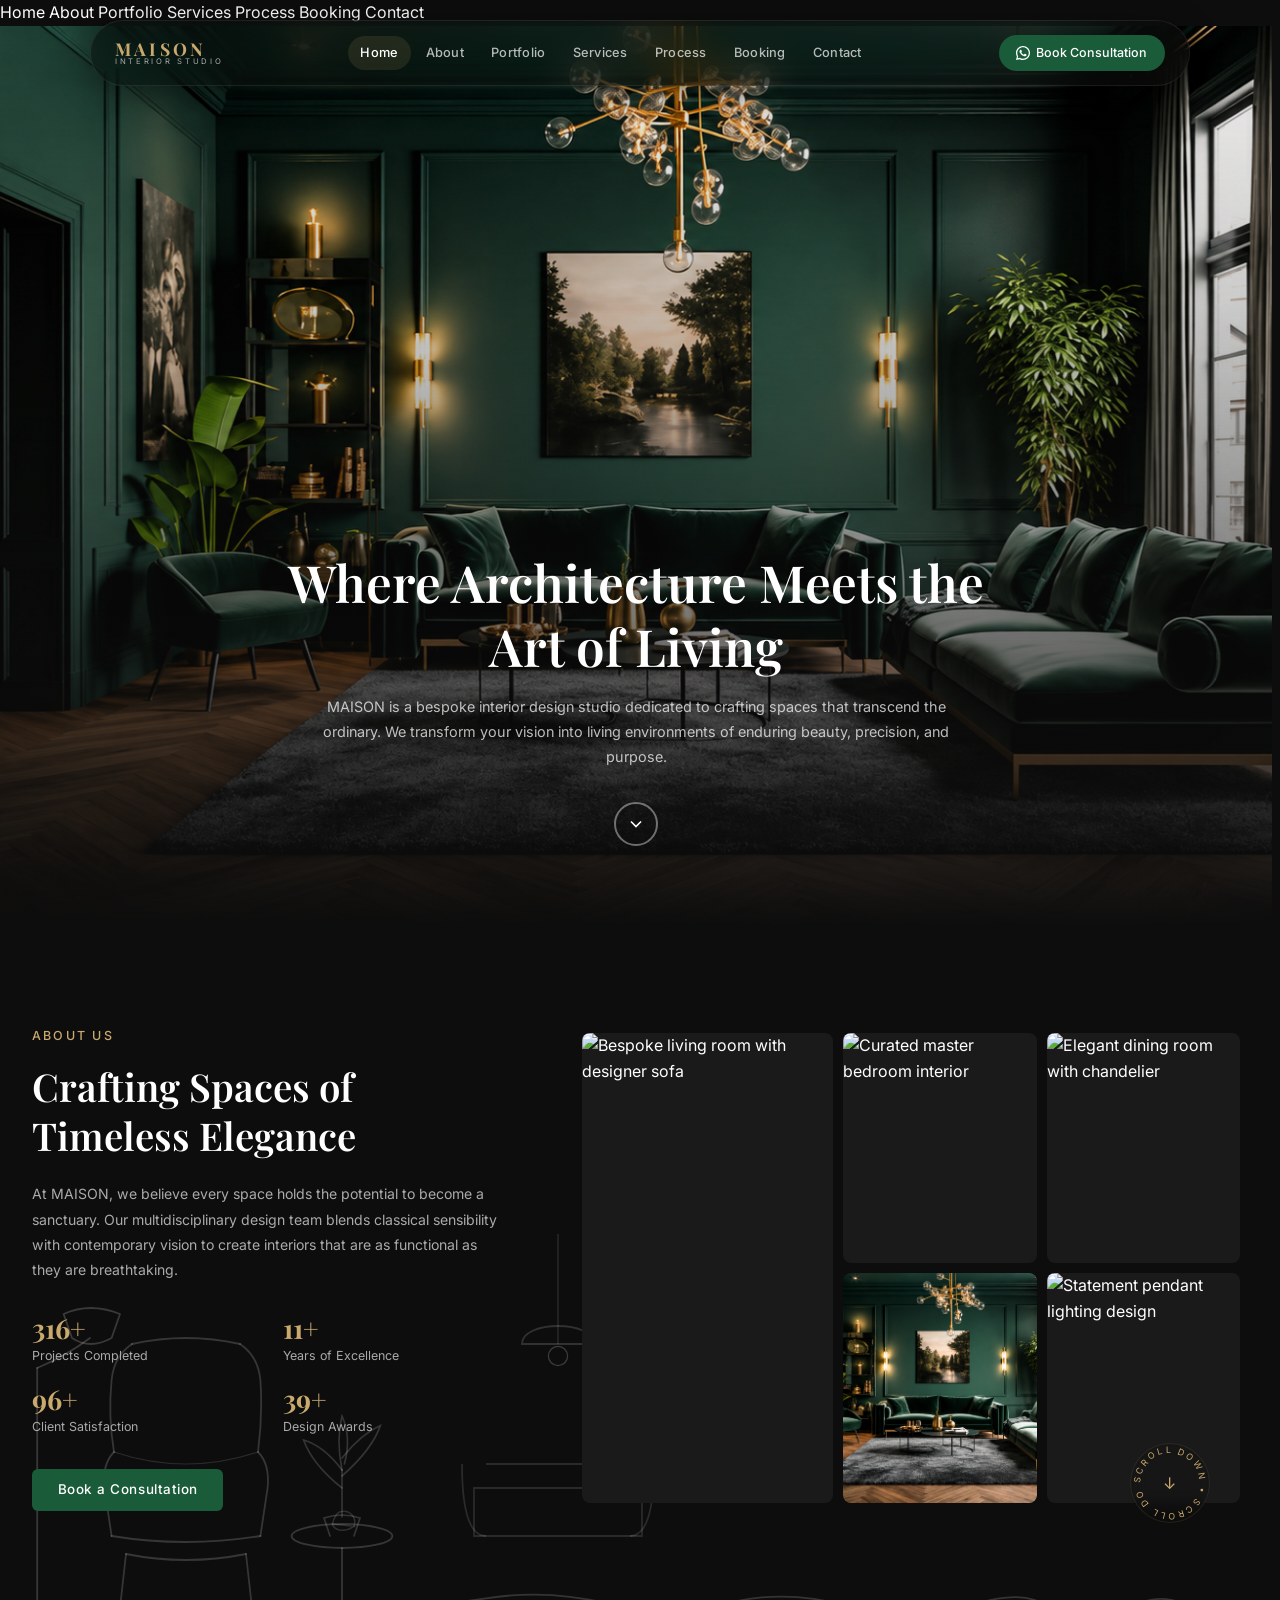
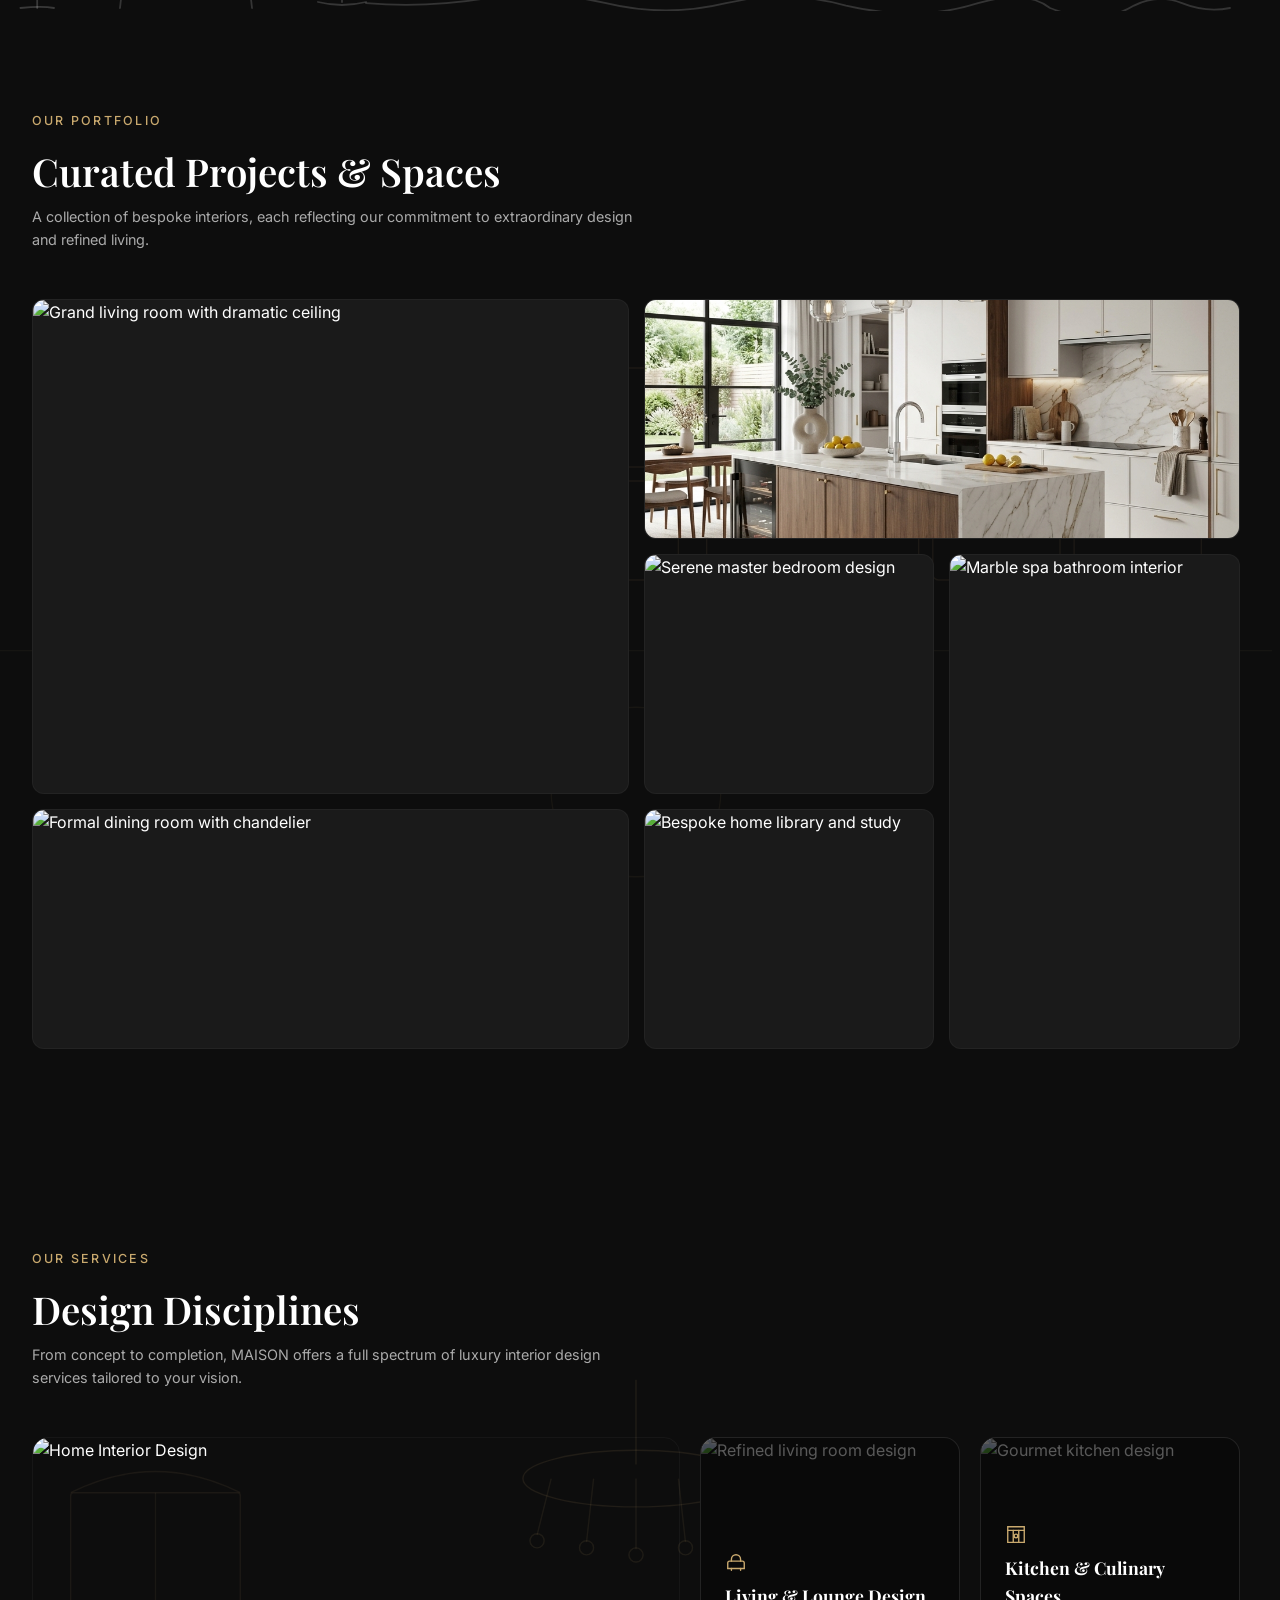
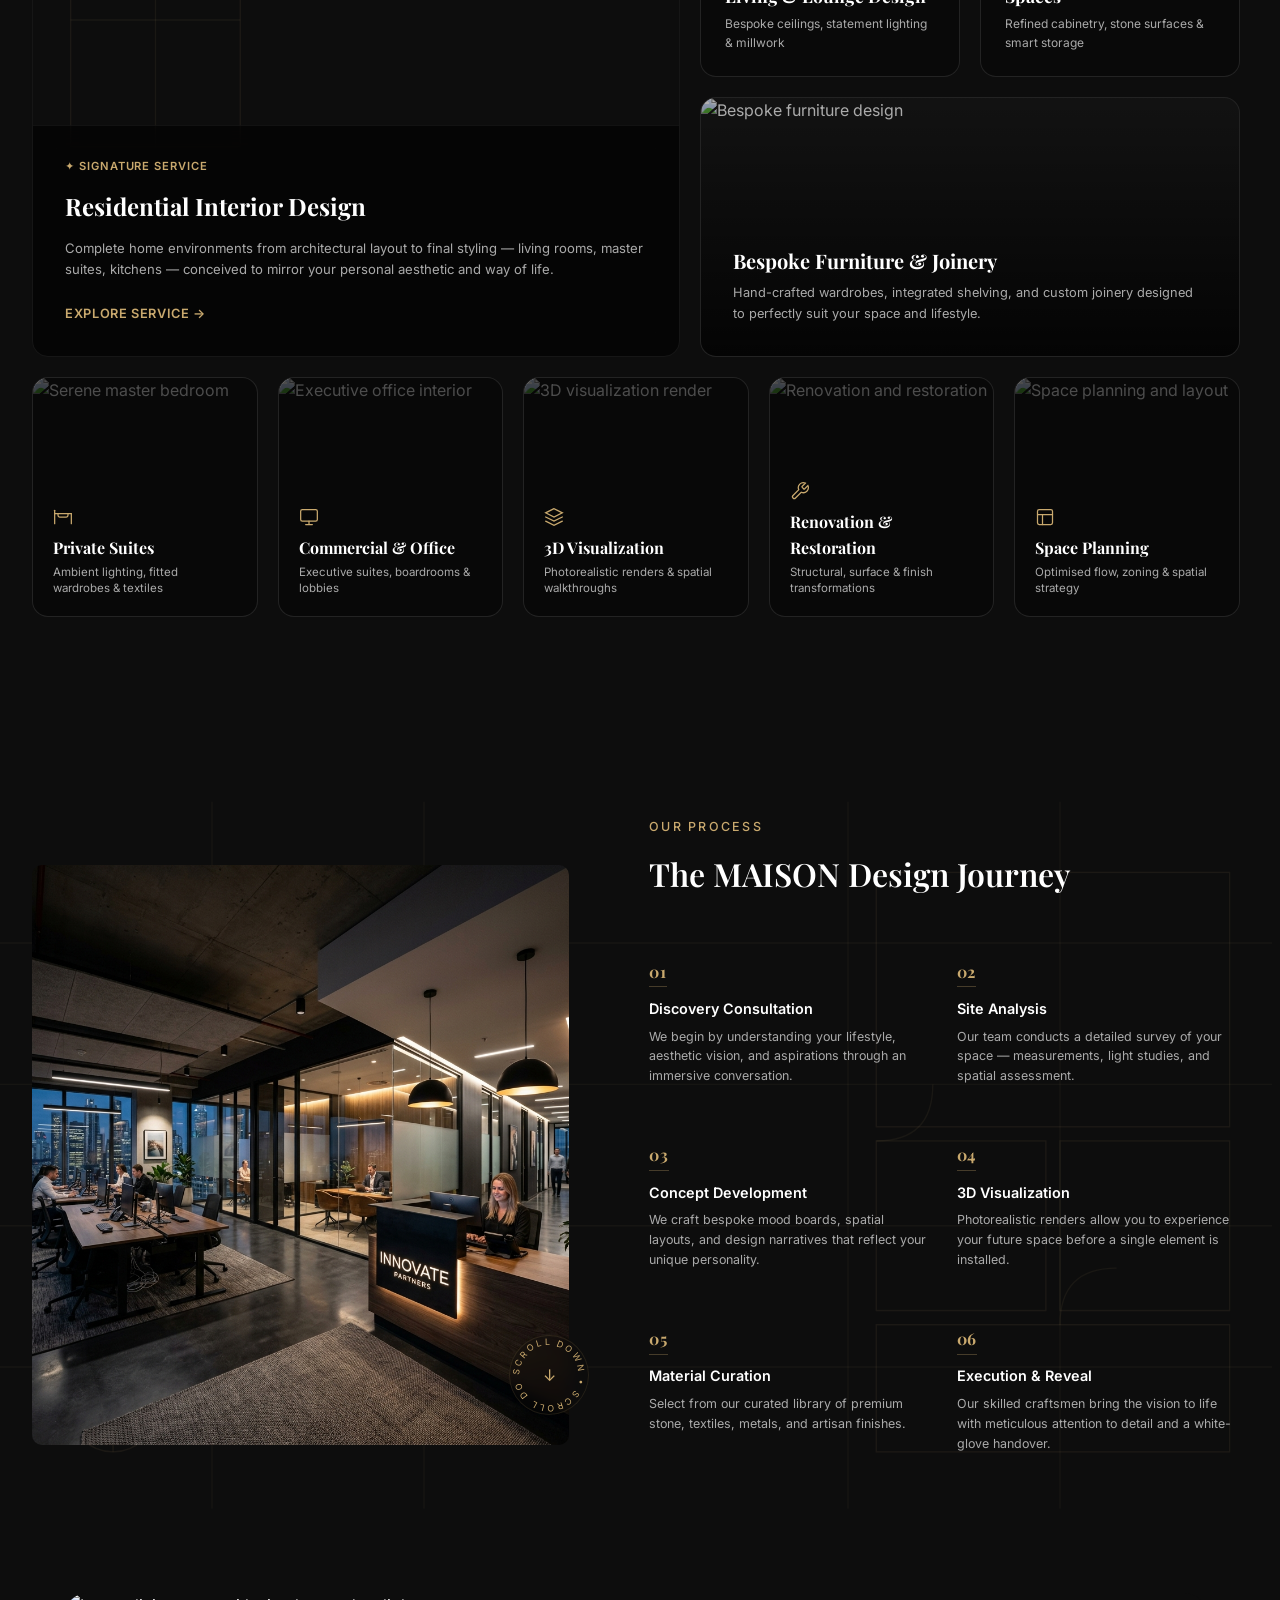
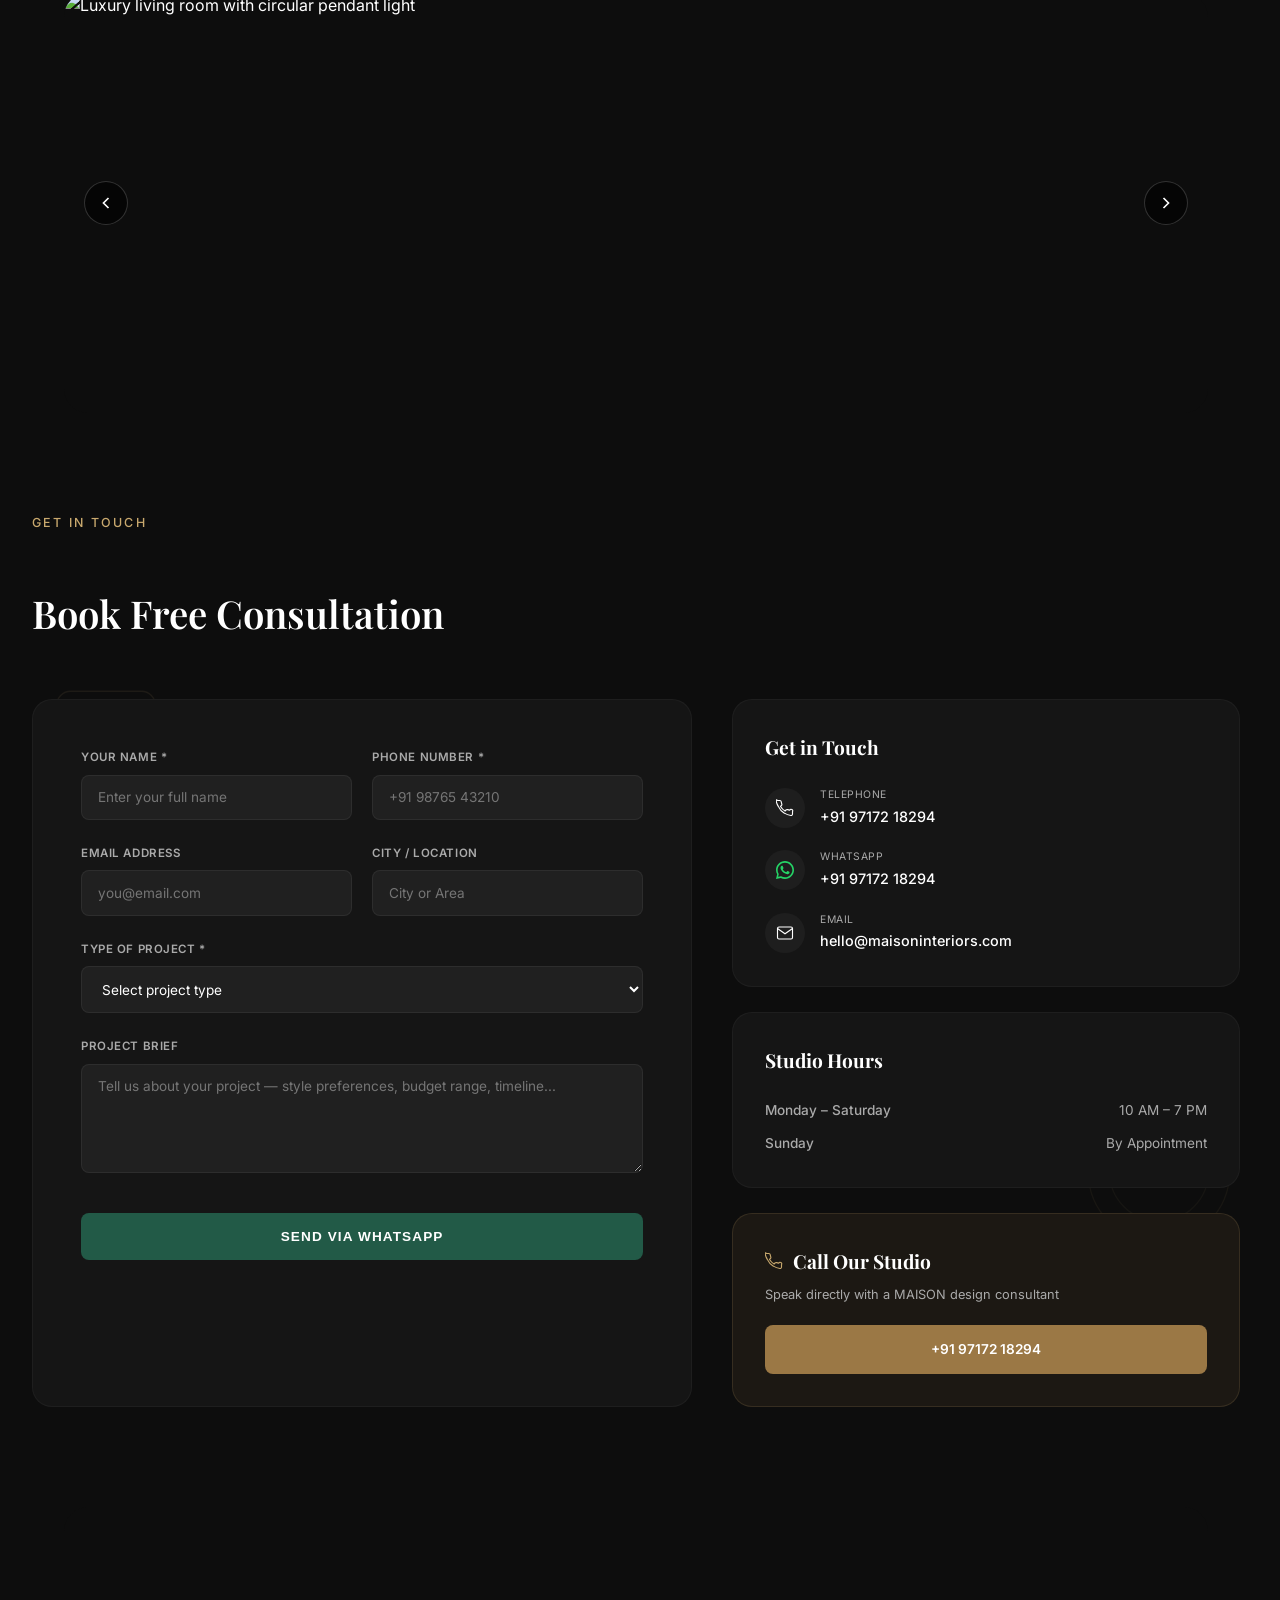
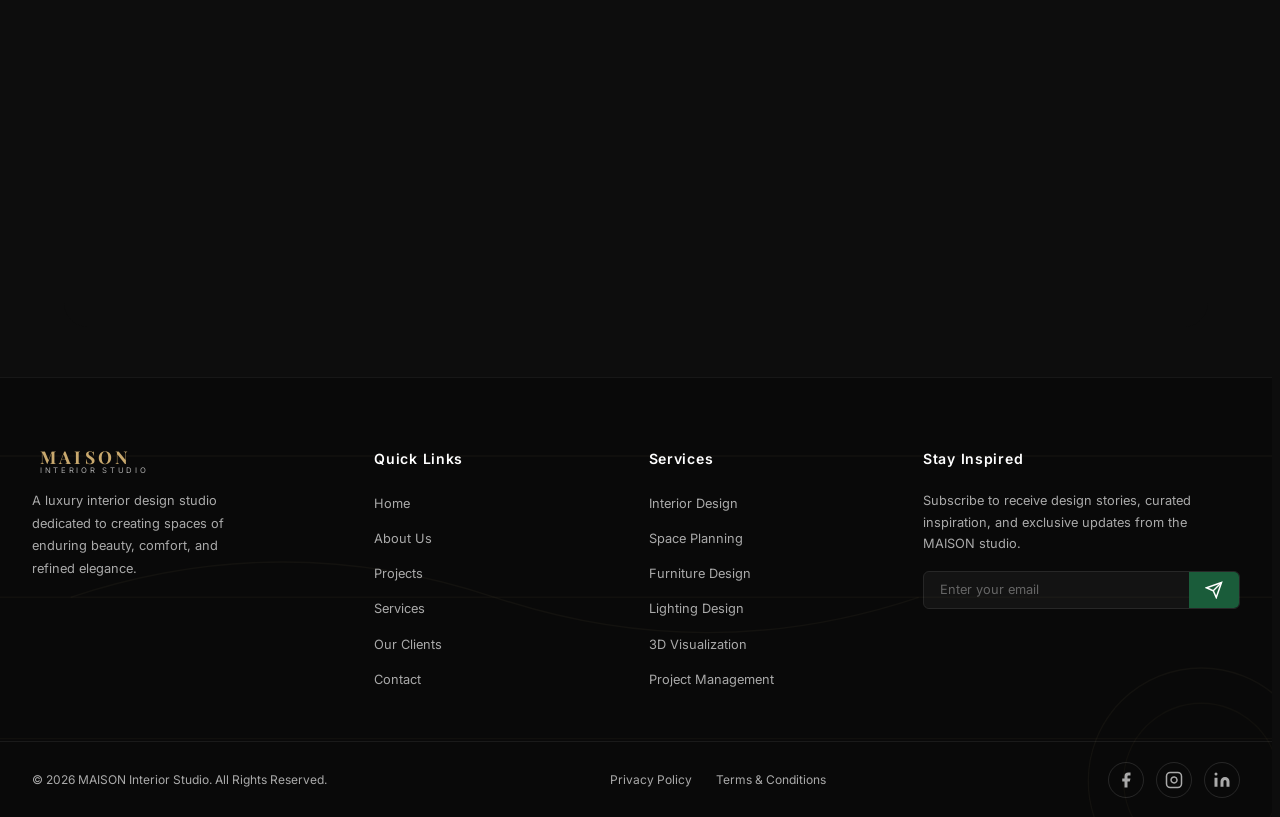
==== commit 2af3d3ee: "Update index.html" ====
--- a/index.html
+++ b/index.html
@@ -69,6 +69,17 @@
       </header>
     </div>
 
+    <!-- ========== MOBILE MENU OVERLAY (outside navbar to escape backdrop-filter stacking context) ========== -->
+    <div class="mobile-menu-overlay" id="mobileMenuOverlay" aria-hidden="true">
+      <a href="#home" class="mob-link">Home</a>
+      <a href="#about" class="mob-link">About</a>
+      <a href="#portfolio" class="mob-link">Portfolio</a>
+      <a href="#services" class="mob-link">Services</a>
+      <a href="#how-it-works" class="mob-link">Process</a>
+      <a href="#booking" class="mob-link">Booking</a>
+      <a href="#contact" class="mob-link">Contact</a>
+    </div>
+
     <!-- ========== HERO SECTION ========== -->
     <section class="hero" id="home">
       <div class="hero-bg">
@@ -1043,4 +1054,4 @@
 
     <script src="script.js"></script>
   </body>
-</html>+</html>
--- a/style.css
+++ b/style.css
@@ -1875,28 +1875,35 @@
   .nav-links.open {
     display: flex;
     flex-direction: column;
+    align-items: center;
+    justify-content: center;
     position: fixed;
-    top: 60px;
+    top: 0;
     left: 0;
     right: 0;
     bottom: 0;
+    width: 100vw;
+    height: 100vh;
     background: rgba(8, 8, 8, 0.98);
     backdrop-filter: blur(24px);
     -webkit-backdrop-filter: blur(24px);
-    padding: 2rem 2rem 3rem;
-    gap: 0.25rem;
-    z-index: 998;
-    overflow-y: auto;
-    border-top: 1px solid rgba(201, 169, 110, 0.12);
+    padding: 5rem 2rem 3rem;
+    gap: 0.5rem;
+    z-index: 999;
+    overflow: hidden;
   }
 
   .nav-links.open .nav-link {
-    font-size: 1.1rem;
-    padding: 1rem 1.2rem;
-    border-bottom: 1px solid rgba(255, 255, 255, 0.05);
+    font-size: 1.4rem;
+    padding: 1rem 2rem;
+    border-bottom: 1px solid rgba(255, 255, 255, 0.07);
     border-radius: 0;
-    color: rgba(255, 255, 255, 0.85);
-    letter-spacing: 0.04em;
+    color: rgba(255, 255, 255, 0.9);
+    letter-spacing: 0.06em;
+    width: 100%;
+    max-width: 320px;
+    text-align: center;
+    font-family: var(--font-serif);
   }
 
   .nav-links.open .nav-link:last-child {
@@ -1905,7 +1912,7 @@
 
   .nav-links.open .nav-link.active,
   .nav-links.open .nav-link:hover {
-    background: rgba(201, 169, 110, 0.08);
+    background: rgba(201, 169, 110, 0.1);
     color: var(--gold);
     border-radius: 8px;
     border-bottom-color: transparent;
@@ -1913,6 +1920,13 @@
 
   .hamburger {
     display: flex;
+    position: relative;
+    z-index: 1001;
+  }
+
+  /* Ensure navbar sits above the full-screen mobile menu */
+  .nav-container {
+    z-index: 1001;
   }
 
   .btn-signup {
@@ -2212,4 +2226,4 @@
   .gallery-slider {
     height: 240px;
   }
-}+}
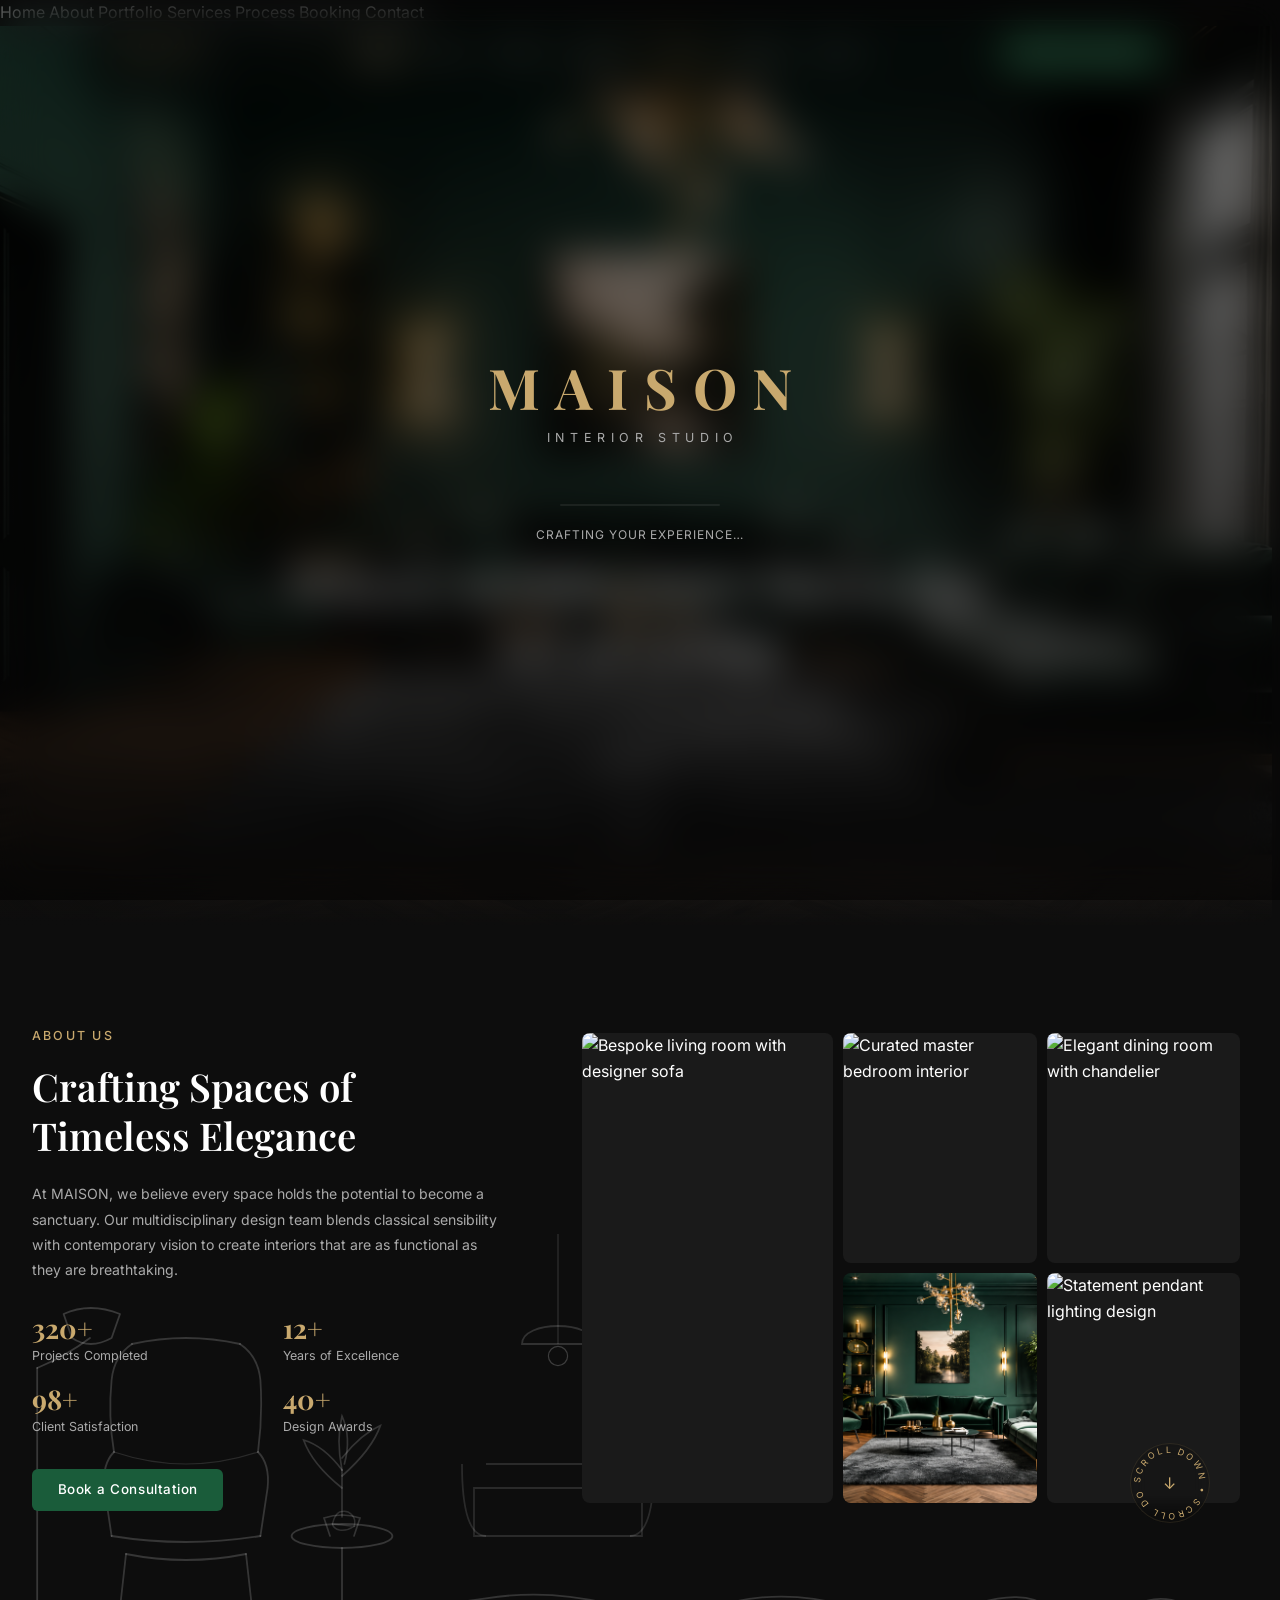
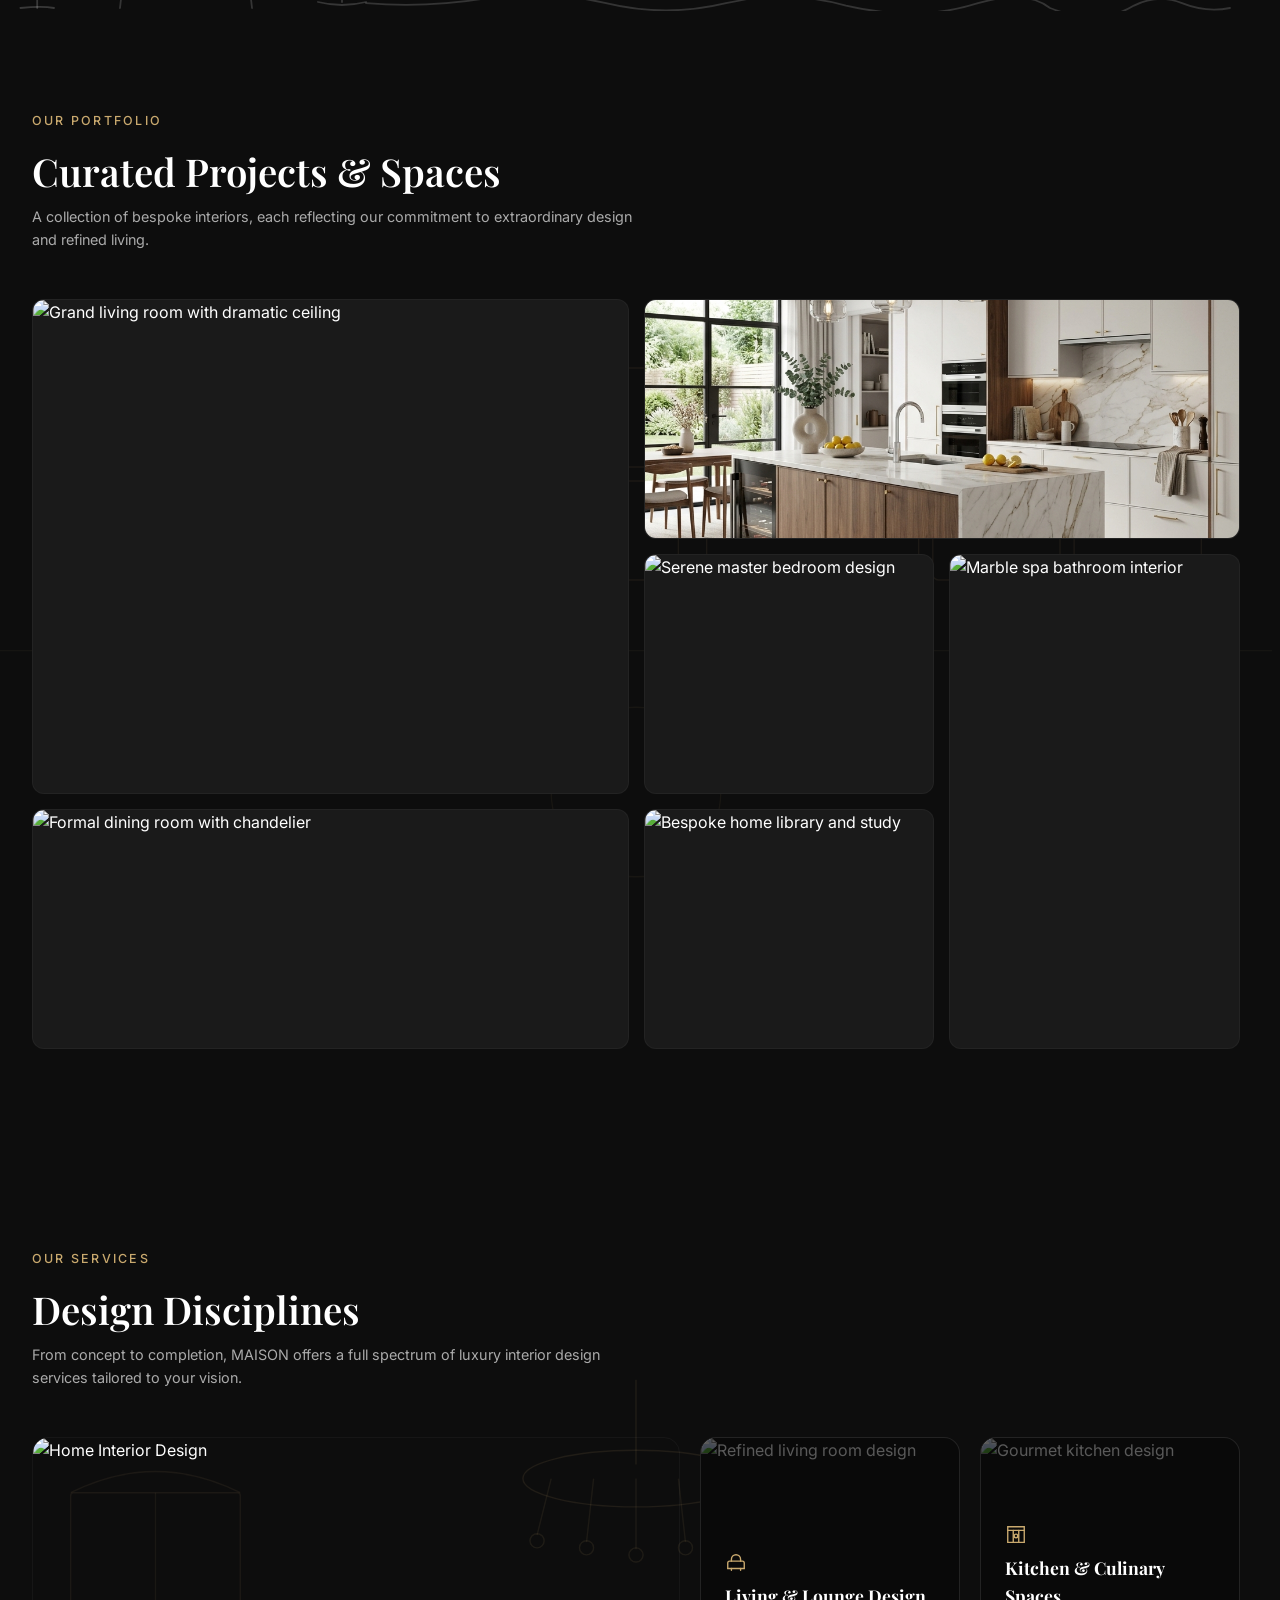
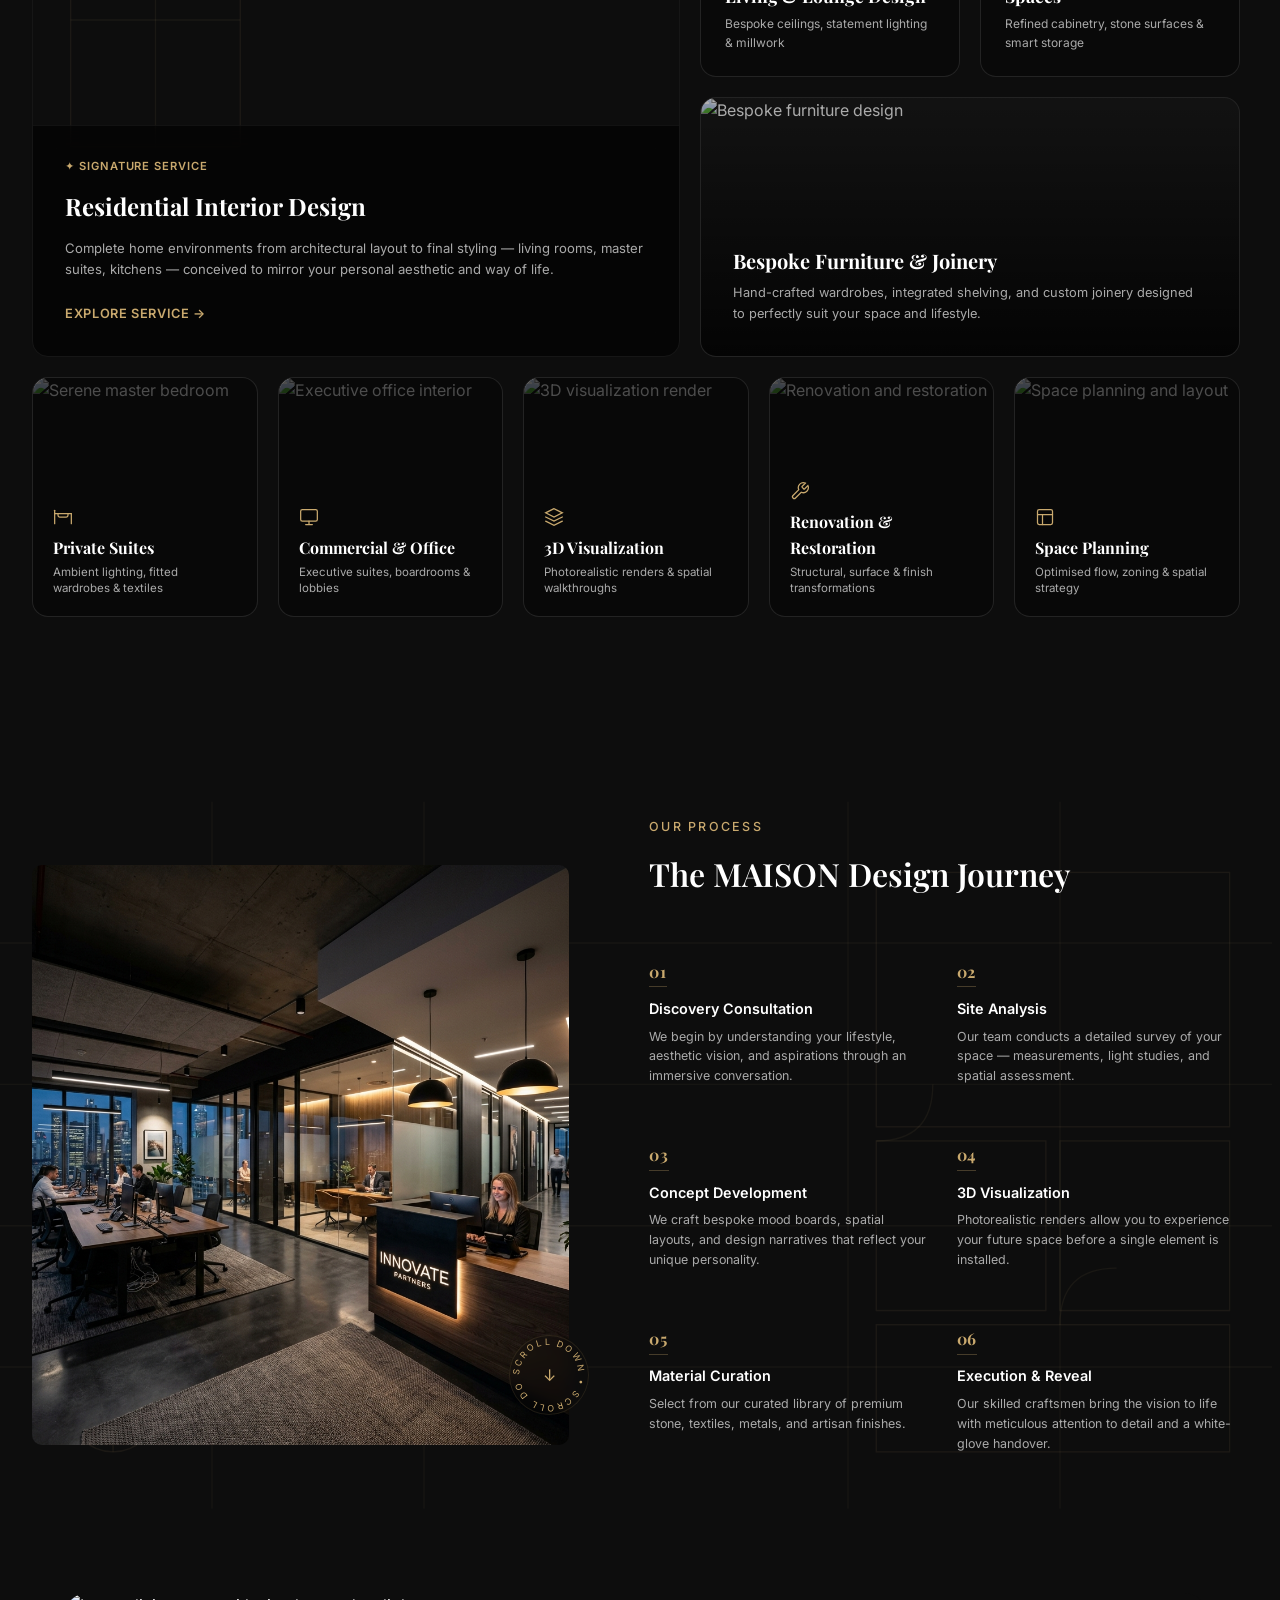
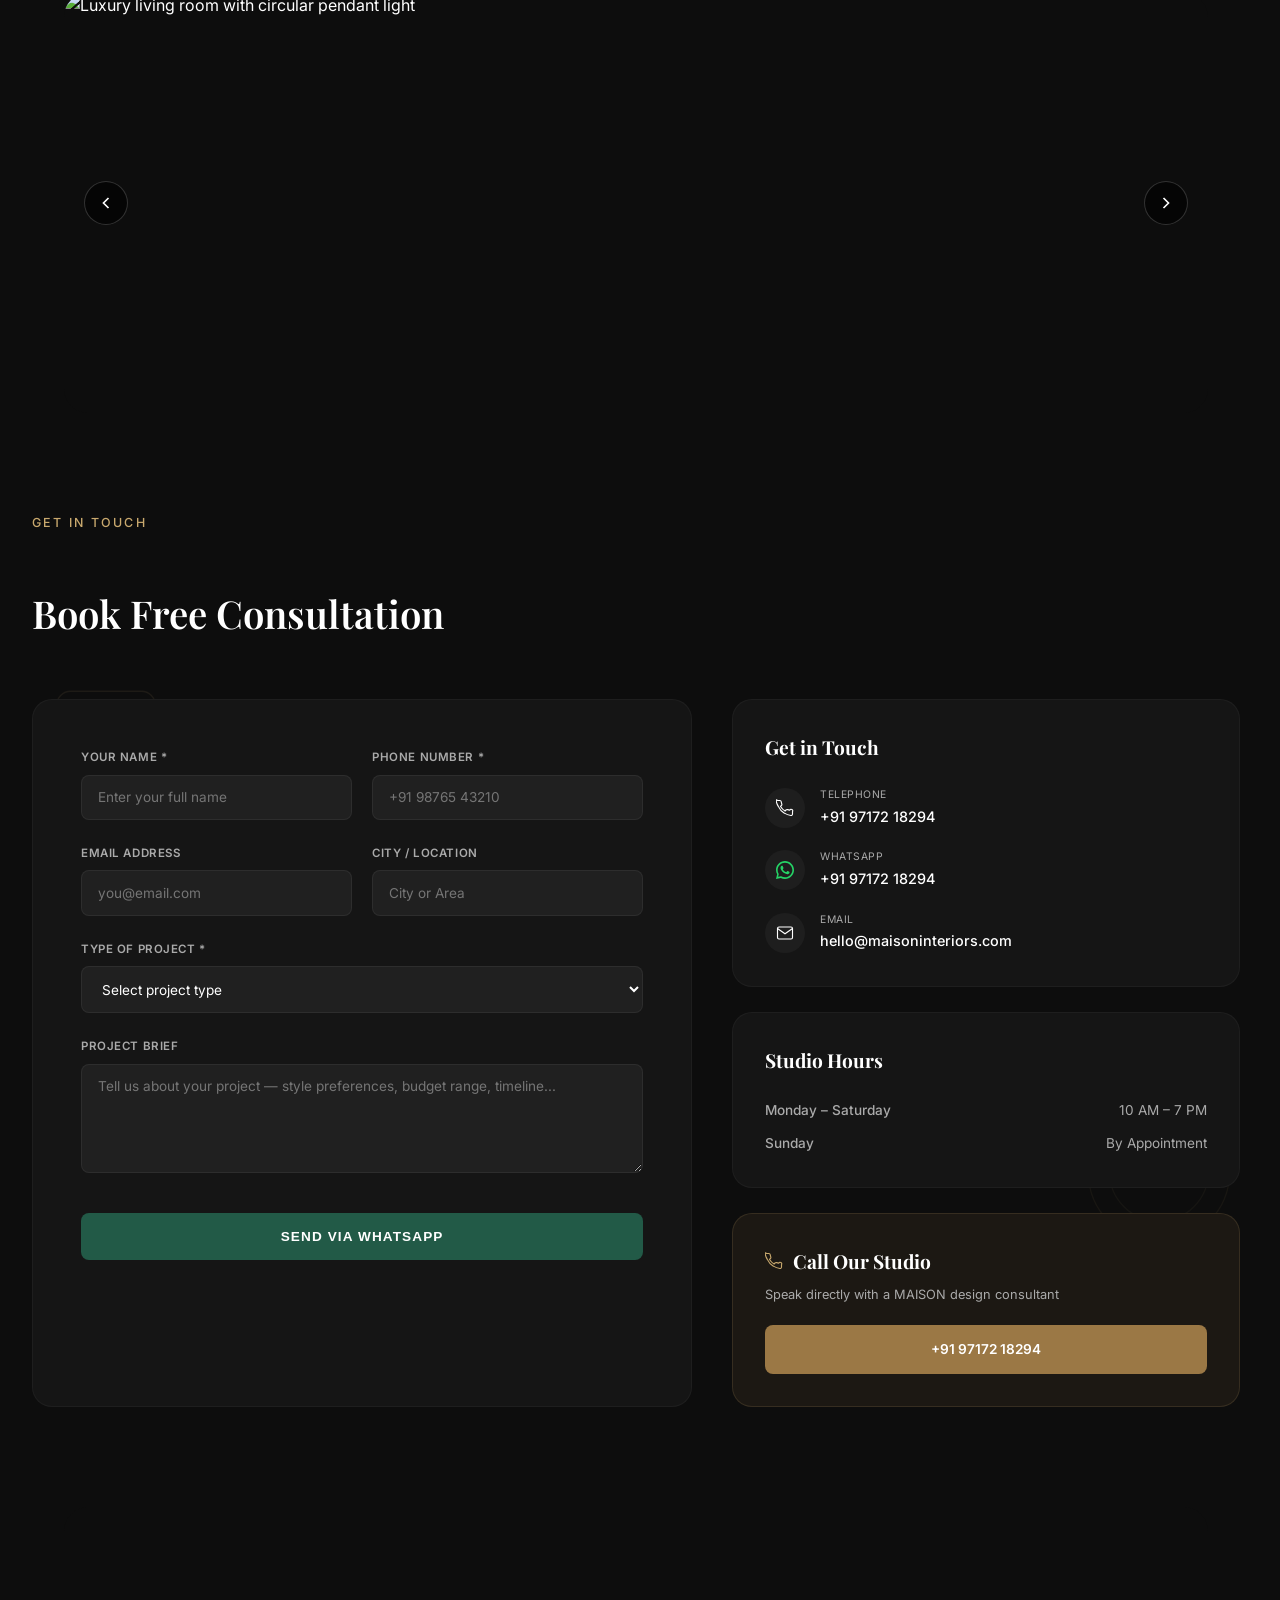
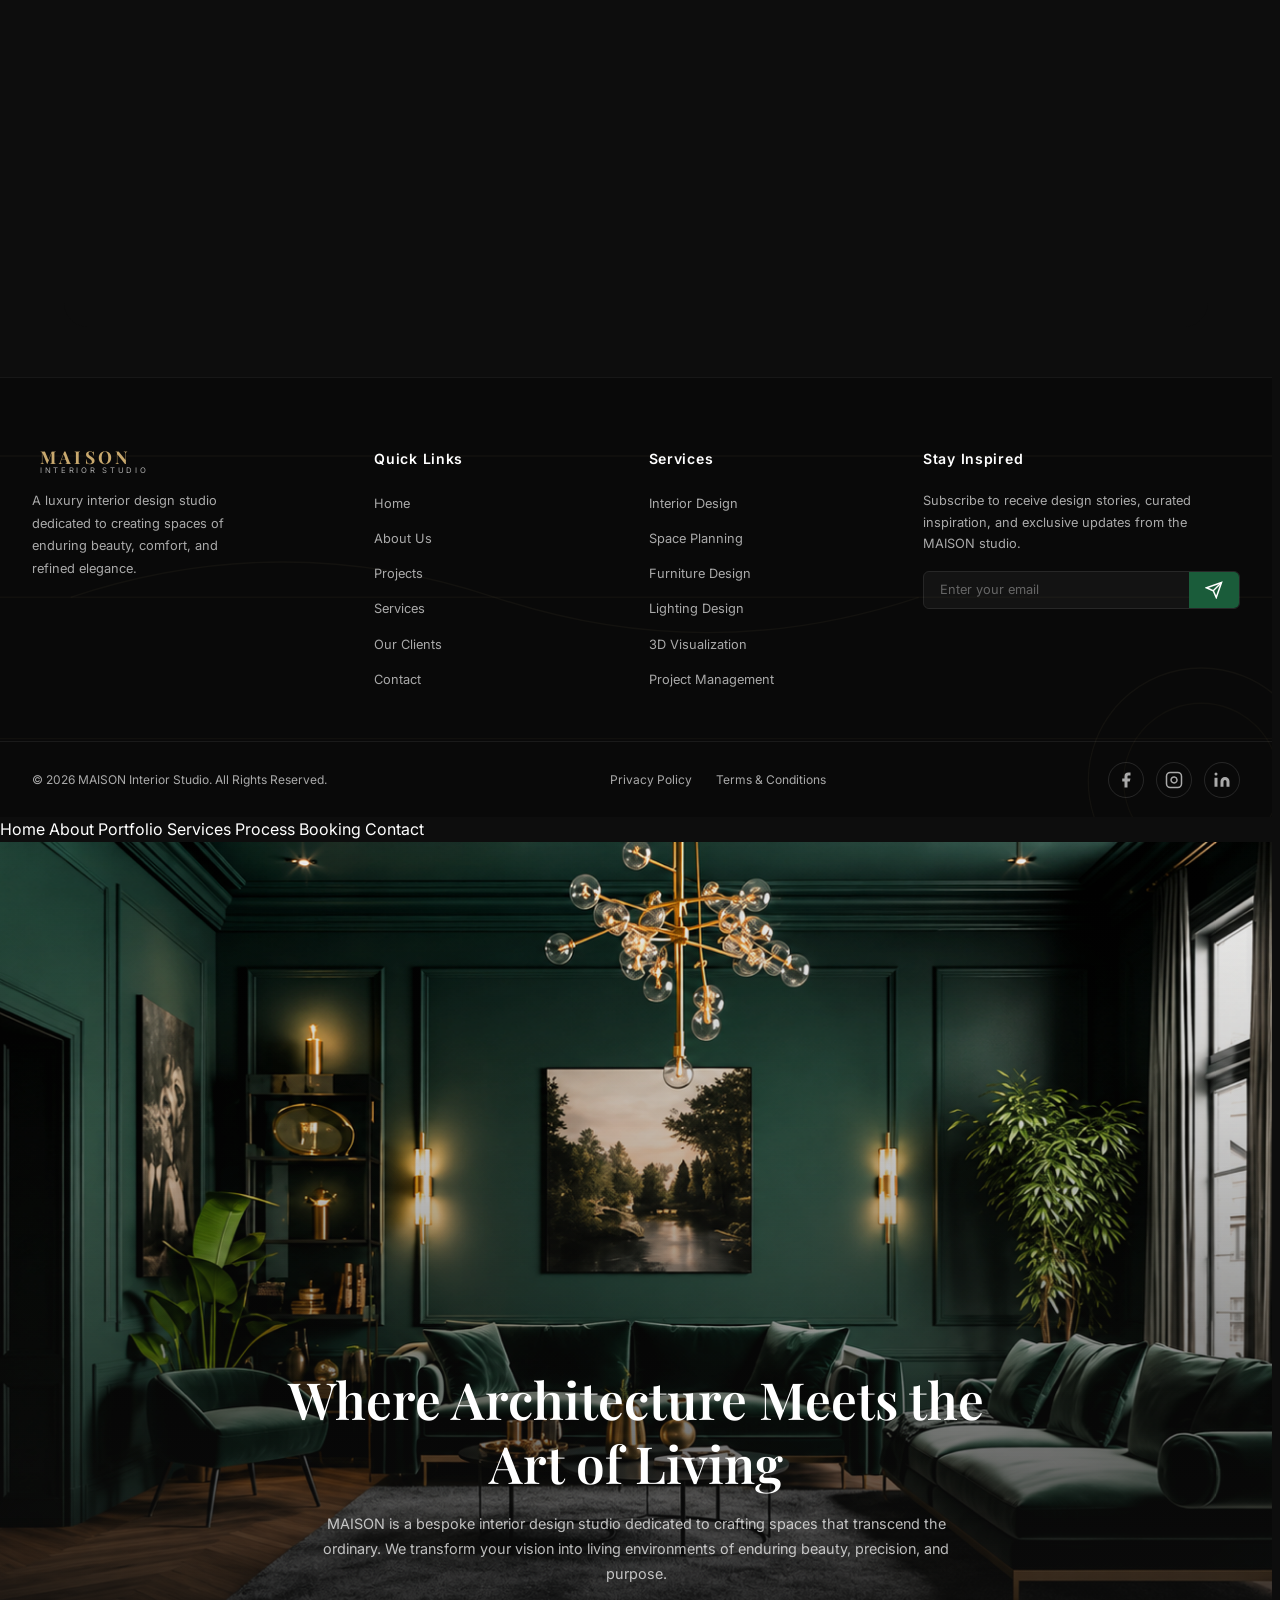
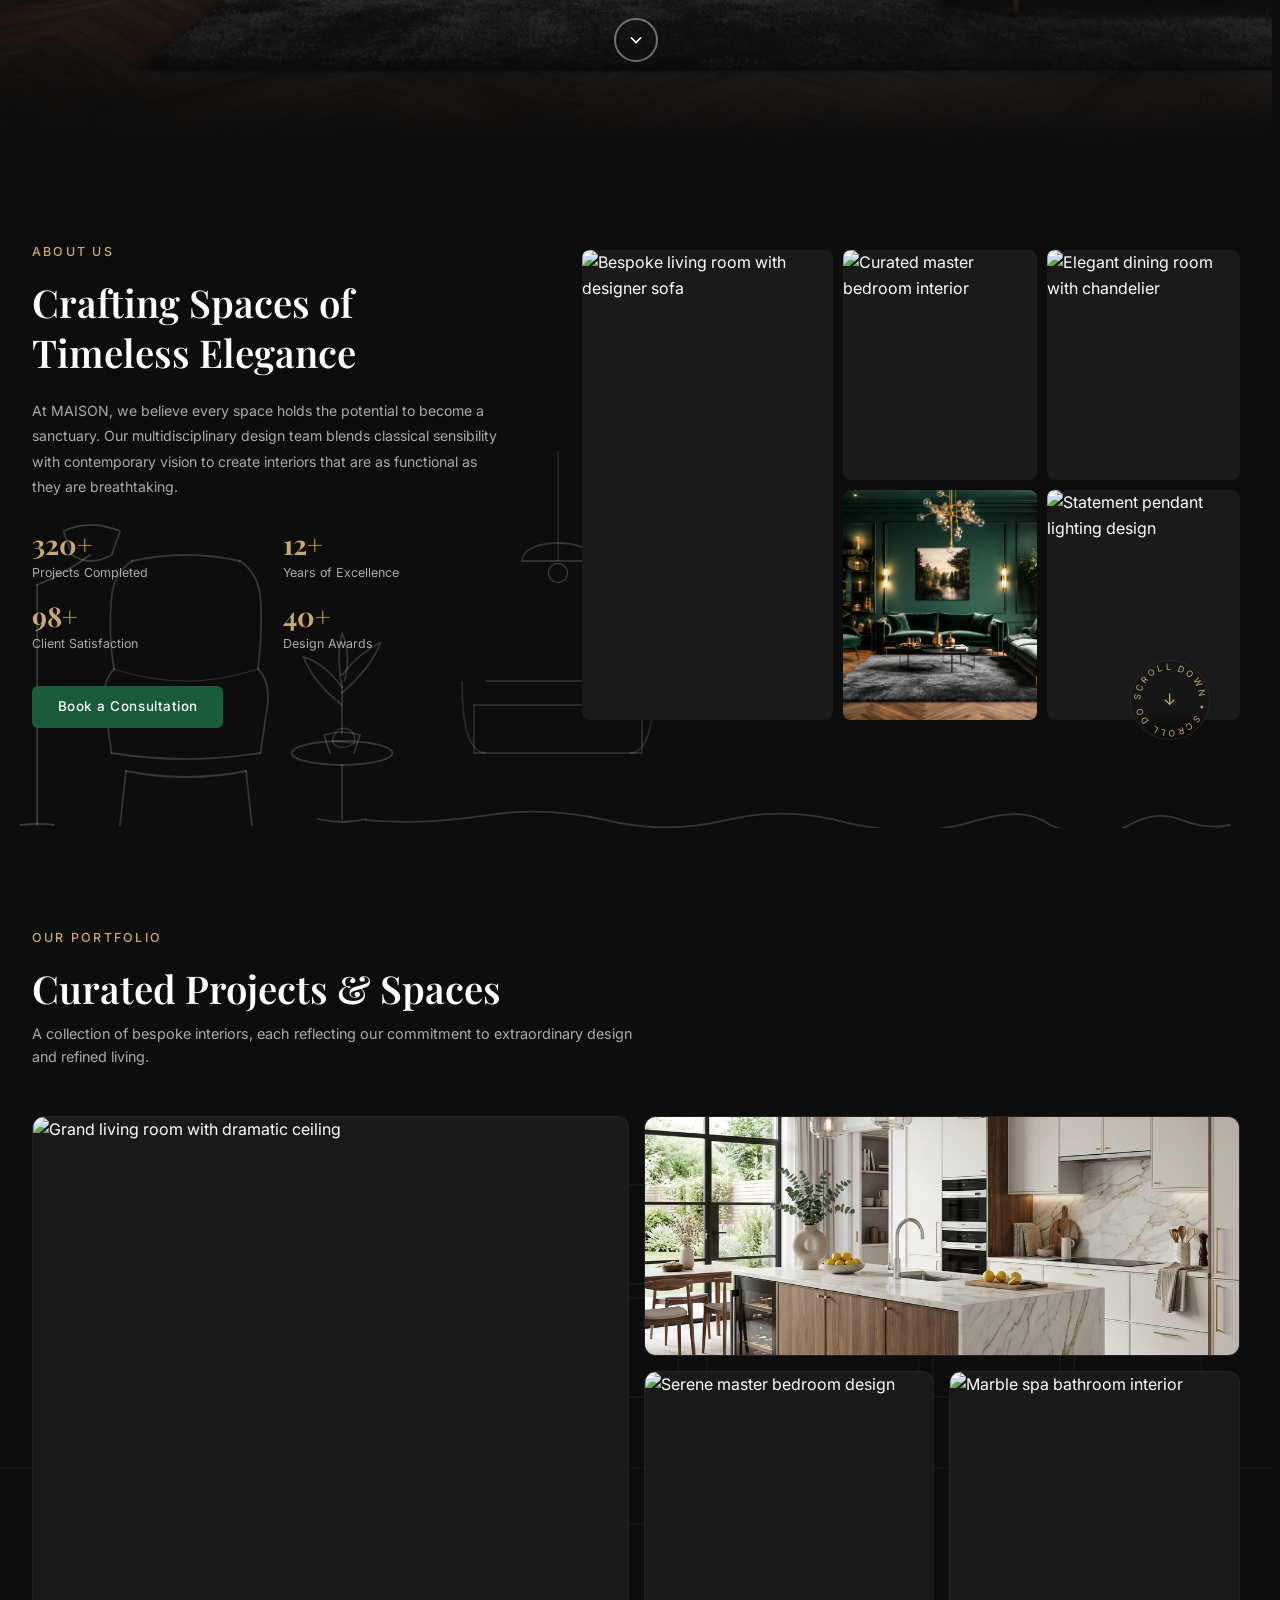
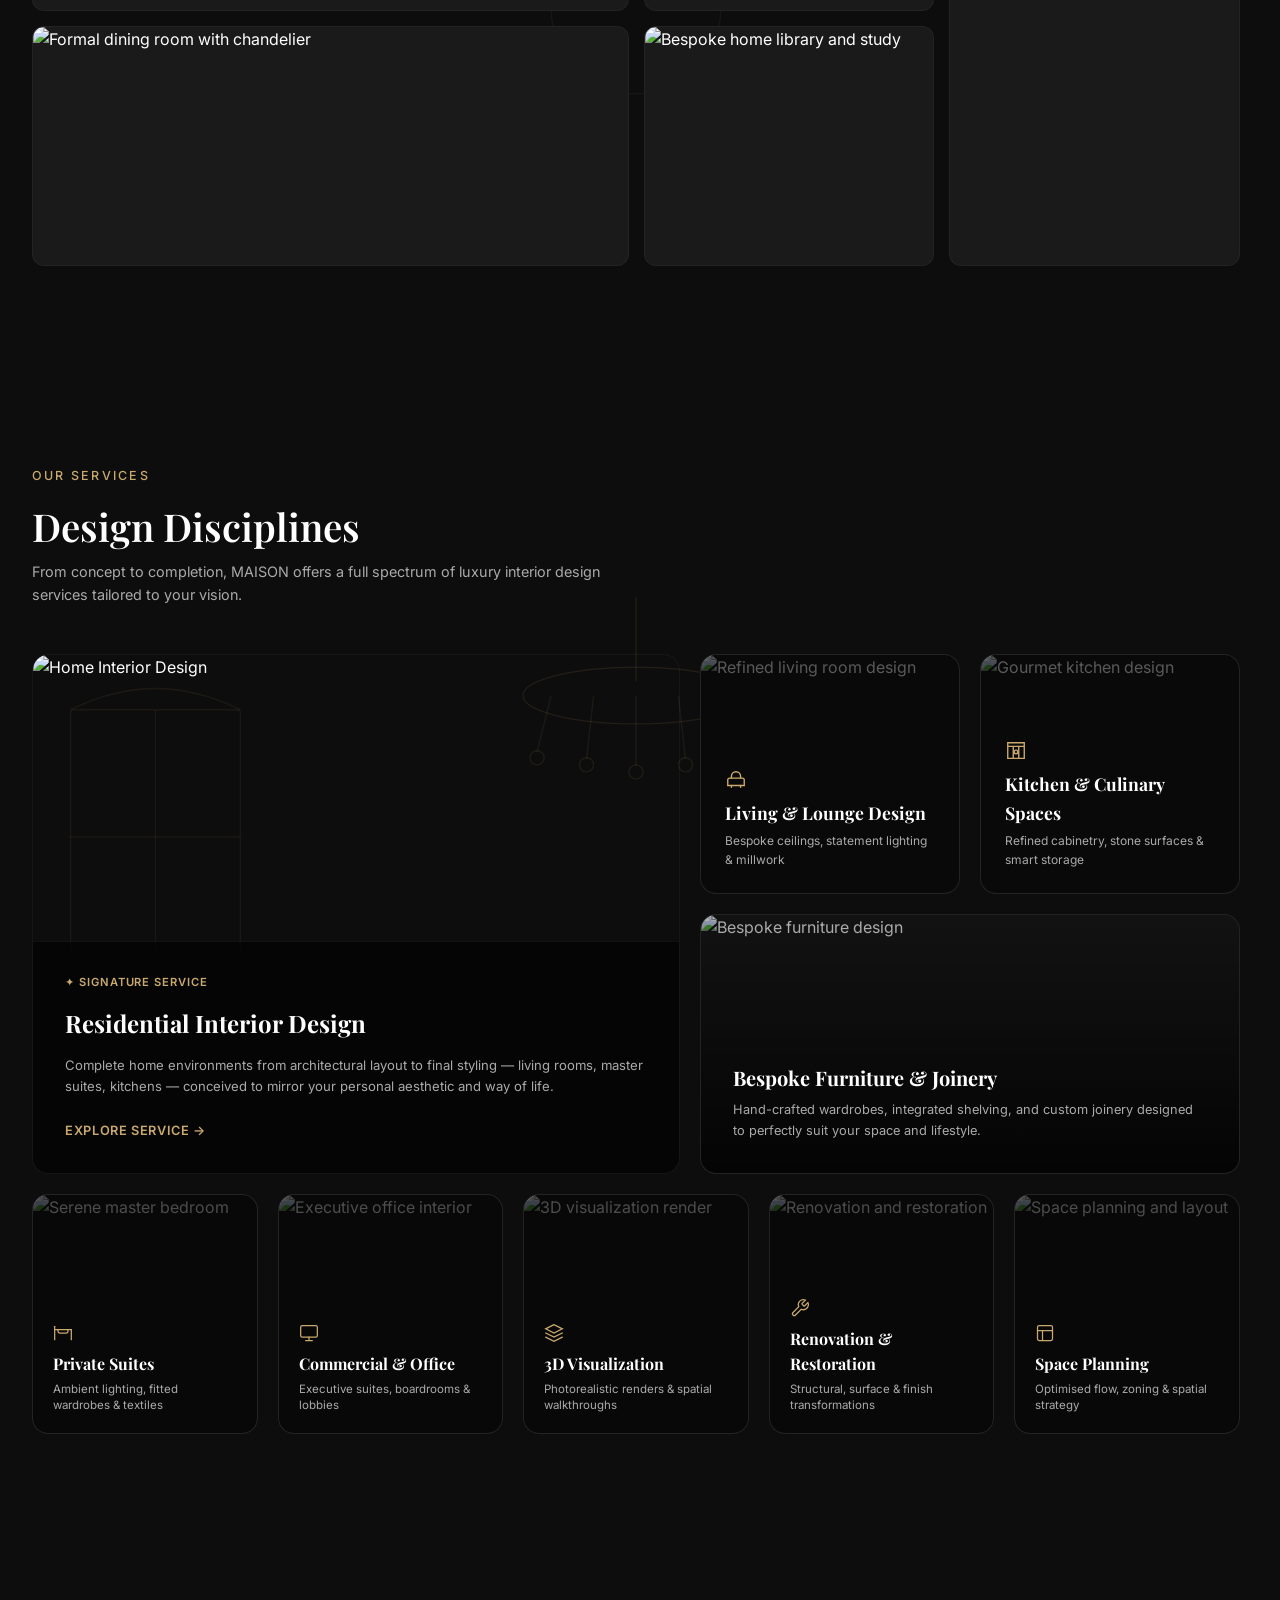
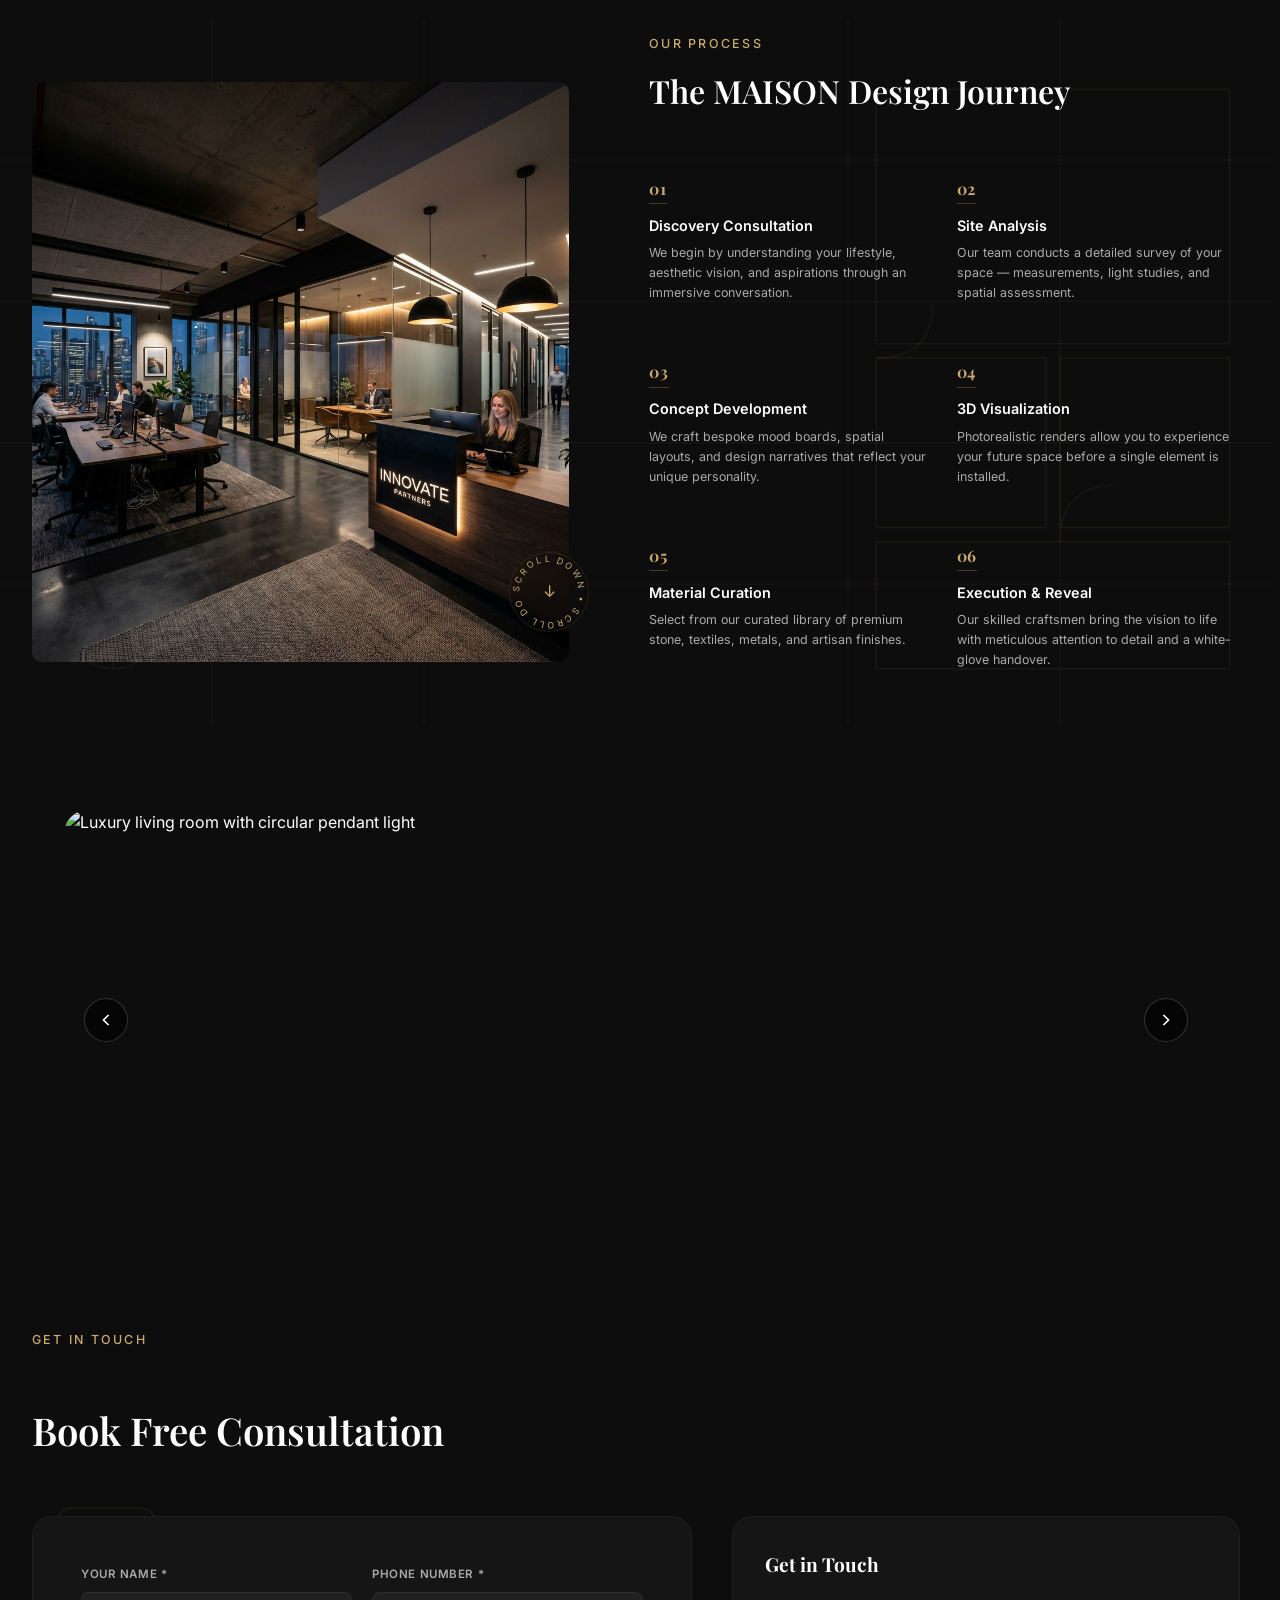
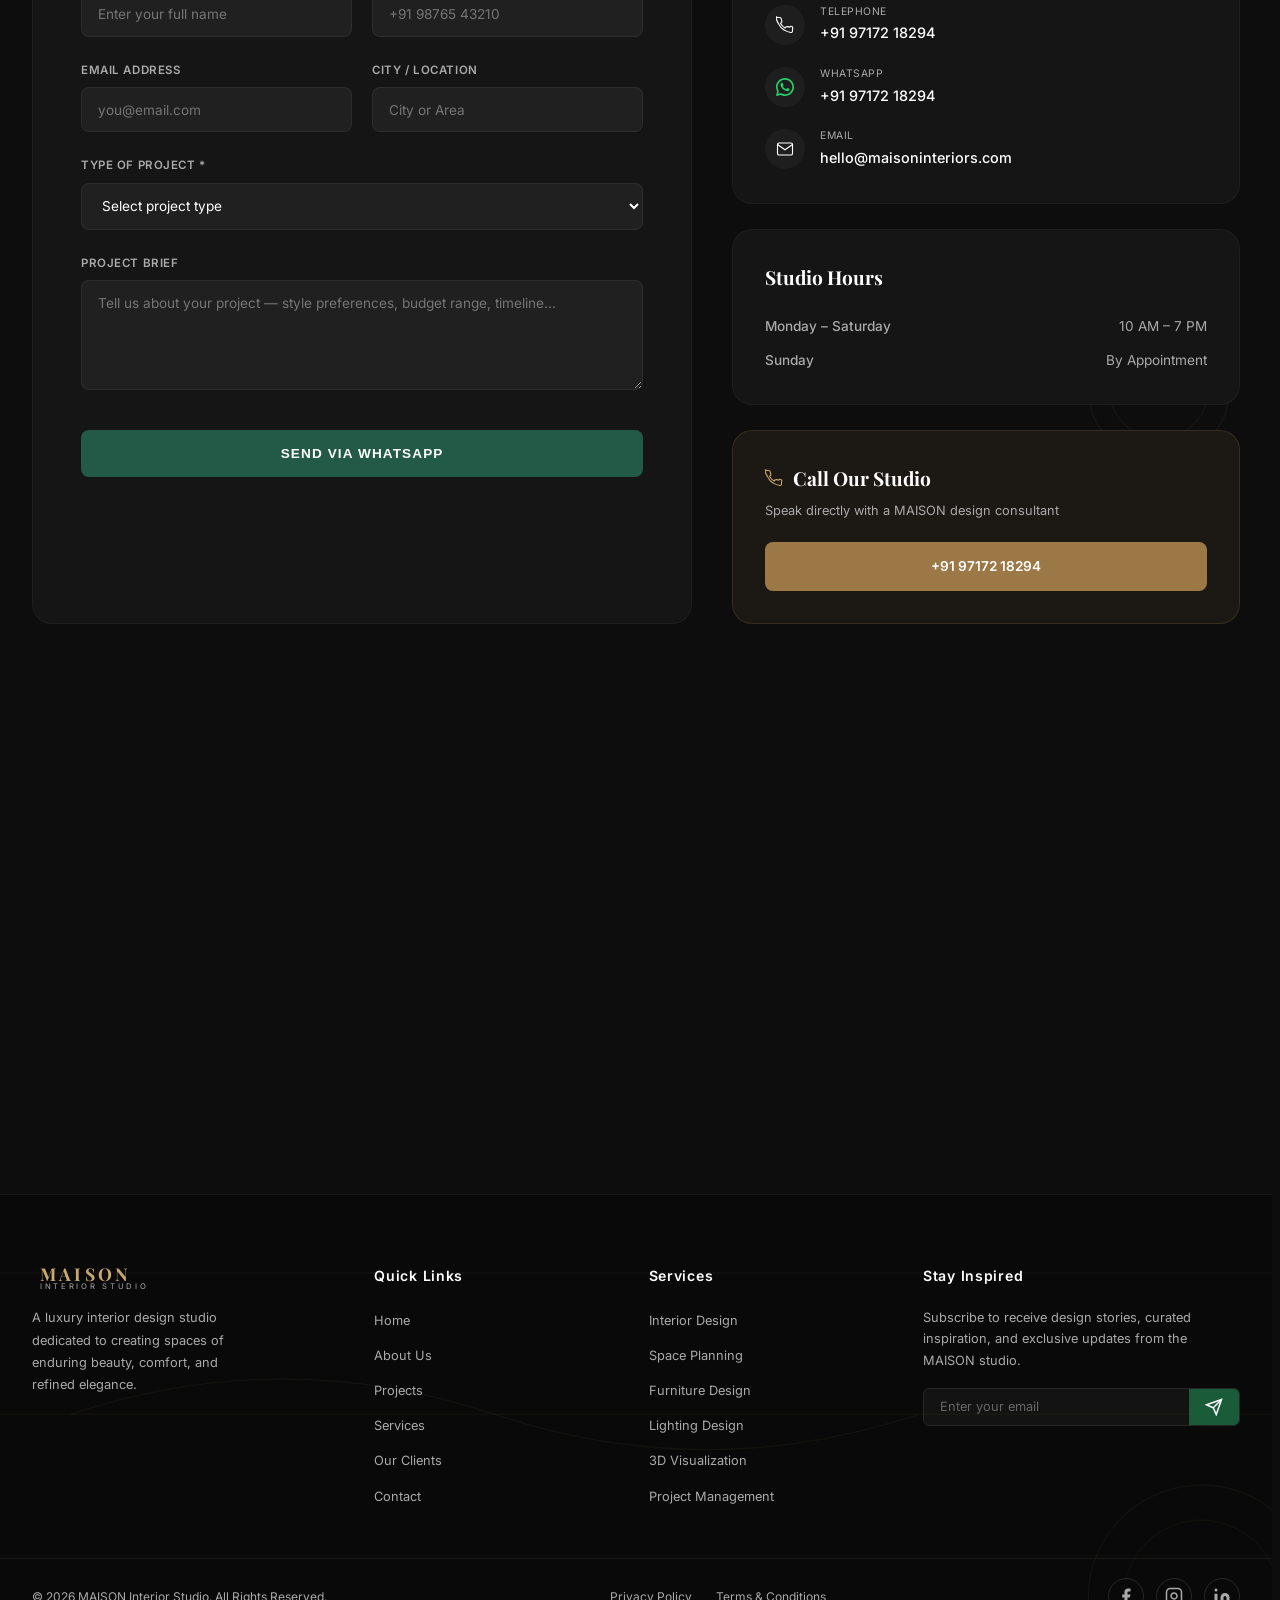
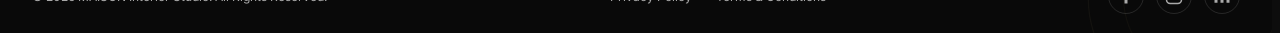
==== commit 98c77c6c: "Update index.html" ====
--- a/index.html
+++ b/index.html
@@ -1,4 +1,13 @@
 <!DOCTYPE html>
+<html lang="en">
+  <head>
+    <meta charset="UTF-8" />
+    <meta name="viewport" content="width=device-width, initial-scale=1.0" />
+    <title>MAISON – Luxury Interior Design Studio</title>
+    <meta
+      name="description"
+      content="MAISON – A luxury interior design studio crafting timeless spaces through bespoke design, curated materials, and impeccable craftsmanship."
+    /><!DOCTYPE html>
 <html lang="en">
   <head>
     <meta charset="UTF-8" />
@@ -1055,3 +1064,1050 @@
     <script src="script.js"></script>
   </body>
 </html>
+    <link rel="preconnect" href="https://fonts.googleapis.com" />
+    <link rel="preconnect" href="https://fonts.gstatic.com" crossorigin />
+    <link
+      href="https://fonts.googleapis.com/css2?family=Playfair+Display:wght@400;600;700&family=Inter:wght@300;400;500;600&display=swap"
+      rel="stylesheet"
+    />
+    <link rel="stylesheet" href="style.css" />
+  </head>
+  <body>
+    <!-- ========== LOADING PAGE ========== -->
+    <div class="loader-overlay" id="loaderOverlay">
+      <div class="loader-inner">
+        <!-- MAISON brand -->
+        <div class="loader-brand">
+          <span class="loader-logo">MAISON</span>
+          <span class="loader-sub">INTERIOR STUDIO</span>
+        </div>
+        <!-- Progress bar -->
+        <div class="loader-progress-wrap">
+          <div class="loader-progress-bar" id="loaderBar"></div>
+        </div>
+        <p class="loader-tagline">Crafting your experience&hellip;</p>
+      </div>
+    </div>
+
+    <!-- ========== NAVBAR ========== -->
+    <div class="nav-container">
+      <header class="navbar" id="navbar">
+        <div class="nav-inner">
+          <a href="#" class="logo" aria-label="MAISON Home">
+            <span class="logo-dhi">MAISON</span>
+            <span class="logo-sub">INTERIOR STUDIO</span>
+          </a>
+          <nav class="nav-links" aria-label="Main navigation">
+            <a href="#home" class="nav-link active">Home</a>
+            <a href="#about" class="nav-link">About</a>
+            <a href="#portfolio" class="nav-link">Portfolio</a>
+            <a href="#services" class="nav-link">Services</a>
+            <a href="#how-it-works" class="nav-link">Process</a>
+            <a href="#booking" class="nav-link">Booking</a>
+            <a href="#contact" class="nav-link">Contact</a>
+          </nav>
+          <div class="nav-actions">
+            <a
+              href="https://wa.me/919717218294"
+              target="_blank"
+              class="btn-login btn-booking"
+              id="btn-booking"
+            >
+              <span class="btn-booking-icon">
+                <svg width="14" height="14" viewBox="0 0 24 24" fill="currentColor"><path d="M17.472 14.382c-.297-.149-1.758-.867-2.03-.967-.273-.099-.471-.148-.67.15-.197.297-.767.966-.94 1.164-.173.199-.347.223-.644.075-.297-.15-1.255-.463-2.39-1.475-.883-.788-1.48-1.761-1.653-2.059-.173-.297-.018-.458.13-.606.134-.133.298-.347.446-.52.149-.174.198-.298.298-.497.099-.198.05-.371-.025-.52-.075-.149-.669-1.612-.916-2.207-.242-.579-.487-.5-.669-.51-.173-.008-.371-.01-.57-.01-.198 0-.52.074-.792.372-.272.297-1.04 1.016-1.04 2.479 0 1.462 1.065 2.875 1.213 3.074.149.198 2.096 3.2 5.077 4.487.709.306 1.262.489 1.694.625.712.227 1.36.195 1.871.118.571-.085 1.758-.719 2.006-1.413.248-.694.248-1.289.173-1.413-.074-.124-.272-.198-.57-.347z"/><path d="M12 0C5.373 0 0 5.373 0 12c0 2.115.554 4.103 1.524 5.832L0 24l6.336-1.499A11.95 11.95 0 0012 24c6.627 0 12-5.373 12-12S18.627 0 12 0zm0 21.818a9.808 9.808 0 01-5.073-1.418l-.364-.216-3.77.892.941-3.667-.237-.378A9.818 9.818 0 012.182 12C2.182 6.573 6.573 2.182 12 2.182S21.818 6.573 21.818 12 17.427 21.818 12 21.818z"/></svg>
+              </span> Book Consultation
+            </a>
+            <button class="hamburger" id="hamburger" aria-label="Toggle menu">
+              <span></span><span></span><span></span>
+            </button>
+          </div>
+        </div>
+      </header>
+    </div>
+
+    <!-- ========== MOBILE MENU OVERLAY (outside navbar to escape backdrop-filter stacking context) ========== -->
+    <div class="mobile-menu-overlay" id="mobileMenuOverlay" aria-hidden="true">
+      <a href="#home" class="mob-link">Home</a>
+      <a href="#about" class="mob-link">About</a>
+      <a href="#portfolio" class="mob-link">Portfolio</a>
+      <a href="#services" class="mob-link">Services</a>
+      <a href="#how-it-works" class="mob-link">Process</a>
+      <a href="#booking" class="mob-link">Booking</a>
+      <a href="#contact" class="mob-link">Contact</a>
+    </div>
+
+    <!-- ========== HERO SECTION ========== -->
+    <section class="hero" id="home">
+      <div class="hero-bg">
+        <img
+          src="hero-image.png"
+          alt="Luxury dark green living room interior"
+          class="hero-img"
+        />
+        <div class="hero-overlay"></div>
+      </div>
+      <div class="hero-content">
+        <h1 class="hero-title">Where Architecture Meets the Art of Living</h1>
+        <p class="hero-desc">
+          MAISON is a bespoke interior design studio dedicated to crafting
+          spaces that transcend the ordinary. We transform your vision into
+          living environments of enduring beauty, precision, and purpose.
+        </p>
+        <a href="#about" class="hero-scroll-btn" aria-label="Scroll down">
+          <svg
+            width="20"
+            height="20"
+            viewBox="0 0 24 24"
+            fill="none"
+            stroke="currentColor"
+            stroke-width="2"
+          >
+            <polyline points="6 9 12 15 18 9" />
+          </svg>
+        </a>
+      </div>
+    </section>
+
+    <!-- ========== ABOUT SECTION ========== -->
+    <section class="about-section" id="about">
+      <!-- About top fade overlay -->
+      <div class="about-top-fade"></div>
+      <!-- Line art background – recreation of uploaded single-line interior drawing -->
+      <div class="section-lineart about-lineart-bg" aria-hidden="true">
+        <svg viewBox="0 0 1060 480" fill="none" xmlns="http://www.w3.org/2000/svg" preserveAspectRatio="xMidYMax meet">
+          <!--
+            Single continuous line art: floor lamp (left) + wingback armchair + side table with plant + trailing loop
+            Modelled after the uploaded reference image.
+          -->
+
+          <!-- === FLOOR LAMP === -->
+          <!-- base -->
+          <path d="M42 440 Q60 438 70 440" stroke="rgba(255,255,255,0.18)" stroke-width="1.5" stroke-linecap="round" fill="none"/>
+          <!-- pole -->
+          <line x1="56" y1="440" x2="56" y2="240" stroke="rgba(255,255,255,0.18)" stroke-width="1.5" stroke-linecap="round"/>
+          <!-- arm -->
+          <path d="M56 240 Q80 230 100 215" stroke="rgba(255,255,255,0.18)" stroke-width="1.5" stroke-linecap="round" fill="none"/>
+          <!-- shade -->
+          <path d="M85 215 L78 195 Q100 185 125 195 L118 215 Q100 225 85 215Z" stroke="rgba(255,255,255,0.18)" stroke-width="1.5" stroke-linecap="round" stroke-linejoin="round" fill="none"/>
+
+          <!-- === WINGBACK ARMCHAIR === -->
+          <!-- left leg -->
+          <line x1="125" y1="440" x2="130" y2="395" stroke="rgba(255,255,255,0.17)" stroke-width="1.5" stroke-linecap="round"/>
+          <!-- right leg -->
+          <line x1="235" y1="440" x2="230" y2="395" stroke="rgba(255,255,255,0.17)" stroke-width="1.5" stroke-linecap="round"/>
+          <!-- seat base -->
+          <path d="M130 395 Q180 405 230 395" stroke="rgba(255,255,255,0.17)" stroke-width="1.5" stroke-linecap="round" fill="none"/>
+          <!-- seat cushion -->
+          <path d="M118 380 Q180 390 242 380" stroke="rgba(255,255,255,0.17)" stroke-width="1.5" stroke-linecap="round" fill="none"/>
+          <!-- left arm -->
+          <path d="M118 380 L112 340 Q110 320 120 310" stroke="rgba(255,255,255,0.17)" stroke-width="1.5" stroke-linecap="round" fill="none"/>
+          <!-- right arm -->
+          <path d="M242 380 L248 340 Q250 320 240 310" stroke="rgba(255,255,255,0.17)" stroke-width="1.5" stroke-linecap="round" fill="none"/>
+          <!-- back left wing -->
+          <path d="M120 310 Q115 280 118 250 Q120 230 135 220" stroke="rgba(255,255,255,0.17)" stroke-width="1.5" stroke-linecap="round" fill="none"/>
+          <!-- back top curve -->
+          <path d="M135 220 Q180 210 225 220" stroke="rgba(255,255,255,0.17)" stroke-width="1.5" stroke-linecap="round" fill="none"/>
+          <!-- back right wing -->
+          <path d="M225 220 Q240 230 242 250 Q244 280 240 310" stroke="rgba(255,255,255,0.17)" stroke-width="1.5" stroke-linecap="round" fill="none"/>
+          <!-- back fill line -->
+          <path d="M120 310 Q180 330 240 310" stroke="rgba(255,255,255,0.12)" stroke-width="1" stroke-linecap="round" fill="none"/>
+
+          <!-- === SIDE TABLE === -->
+          <!-- tabletop -->
+          <ellipse cx="310" cy="380" rx="42" ry="10" stroke="rgba(255,255,255,0.17)" stroke-width="1.5" fill="none"/>
+          <!-- single pedestal leg -->
+          <line x1="310" y1="390" x2="310" y2="435" stroke="rgba(255,255,255,0.17)" stroke-width="1.5" stroke-linecap="round"/>
+          <!-- base -->
+          <path d="M290 435 Q310 440 330 435" stroke="rgba(255,255,255,0.17)" stroke-width="1.5" stroke-linecap="round" fill="none"/>
+          <!-- cup on table -->
+          <path d="M302 370 Q304 362 308 360 Q314 358 318 362 Q322 366 320 372" stroke="rgba(255,255,255,0.14)" stroke-width="1.2" stroke-linecap="round" fill="none"/>
+          <path d="M302 370 L320 372 Q314 376 308 375 Q303 374 302 370" stroke="rgba(255,255,255,0.14)" stroke-width="1.2" stroke-linecap="round" fill="none"/>
+
+          <!-- === PLANT ON TABLE === -->
+          <!-- pot -->
+          <path d="M300 380 L295 365 Q310 360 325 365 L320 380" stroke="rgba(255,255,255,0.16)" stroke-width="1.4" stroke-linecap="round" fill="none"/>
+          <!-- stem -->
+          <line x1="310" y1="364" x2="310" y2="325" stroke="rgba(255,255,255,0.16)" stroke-width="1.4" stroke-linecap="round"/>
+          <!-- leaf 1 (left big) -->
+          <path d="M310 340 Q285 320 278 300 Q295 305 310 325" stroke="rgba(255,255,255,0.16)" stroke-width="1.4" stroke-linecap="round" fill="none"/>
+          <!-- leaf 2 (right big) -->
+          <path d="M310 330 Q335 308 342 288 Q326 295 310 315" stroke="rgba(255,255,255,0.16)" stroke-width="1.4" stroke-linecap="round" fill="none"/>
+          <!-- leaf 3 (top) -->
+          <path d="M310 325 Q305 300 310 280 Q318 298 312 320" stroke="rgba(255,255,255,0.16)" stroke-width="1.4" stroke-linecap="round" fill="none"/>
+
+          <!-- === TRAILING LOOPING LINE === -->
+          <!-- connects from table base, snakes right across the frame -->
+          <path d="
+            M330 436
+            Q380 440 430 432
+            Q480 424 530 436
+            Q580 448 630 436
+            Q680 424 730 438
+            Q790 452 840 436
+            Q880 424 900 440
+            Q940 456 970 438
+            Q990 428 1010 436
+            Q1030 444 1050 440
+          " stroke="rgba(255,255,255,0.16)" stroke-width="1.5" stroke-linecap="round" fill="none"/>
+          <!-- === SOFA (REPRESENTED EXTRA LINE ART AS REFERRED) === -->
+          <path d="M420 340 H560 V380 H420 Z" stroke="rgba(255,255,255,0.12)" stroke-width="1.5" fill="none"/>
+          <path d="M410 320 Q410 380 430 380" stroke="rgba(255,255,255,0.12)" stroke-width="1.5" fill="none"/>
+          <path d="M570 320 Q570 380 550 380" stroke="rgba(255,255,255,0.12)" stroke-width="1.5" fill="none"/>
+          <path d="M430 320 H550 Q565 320 560 340" stroke="rgba(255,255,255,0.12)" stroke-width="1.5" fill="none"/>
+          <!-- === PENDANT LIGHT === -->
+          <line x1="490" y1="0" x2="490" y2="220" stroke="rgba(255,255,255,0.15)" stroke-width="1"/>
+          <path d="M460 220 C460 200, 520 200, 520 220 Z" stroke="rgba(255,255,255,0.15)" stroke-width="1.5" fill="none"/>
+          <circle cx="490" cy="230" r="8" stroke="rgba(255,255,255,0.2)" stroke-width="1"/>
+        </svg>
+      </div>
+      <div class="about-inner">
+        <!-- Left Content -->
+        <div class="about-left">
+          <span class="section-label">About Us</span>
+          <h2 class="about-title">Crafting Spaces of Timeless Elegance</h2>
+          <p class="about-desc">
+            At MAISON, we believe every space holds the potential to become
+            a sanctuary. Our multidisciplinary design team blends classical
+            sensibility with contemporary vision to create interiors that
+            are as functional as they are breathtaking.
+          </p>
+          <div class="stats-grid">
+            <div class="stat-item">
+              <span class="stat-num">320+</span>
+              <span class="stat-label">Projects Completed</span>
+            </div>
+            <div class="stat-item">
+              <span class="stat-num">12+</span>
+              <span class="stat-label">Years of Excellence</span>
+            </div>
+            <div class="stat-item">
+              <span class="stat-num">98%</span>
+              <span class="stat-label">Client Satisfaction</span>
+            </div>
+            <div class="stat-item">
+              <span class="stat-num">40+</span>
+              <span class="stat-label">Design Awards</span>
+            </div>
+          </div>
+          <a href="#booking" class="btn-contact">Book a Consultation</a>
+        </div>
+
+        <!-- Right Image Grid -->
+        <div class="about-right">
+          <div class="img-grid">
+            <div class="img-card tall">
+              <img
+                src="https://images.unsplash.com/photo-1555041469-a586c61ea9bc?w=600&q=80"
+                alt="Bespoke living room with designer sofa"
+                loading="lazy"
+              />
+            </div>
+            <div class="img-card">
+              <img
+                src="https://images.unsplash.com/photo-1586023492125-27b2c045efd7?w=400&q=80"
+                alt="Curated master bedroom interior"
+                loading="lazy"
+              />
+            </div>
+            <div class="img-card">
+              <img
+                src="https://images.unsplash.com/photo-1631679706909-1844bbd07221?w=400&q=80"
+                alt="Elegant dining room with chandelier"
+                loading="lazy"
+              />
+            </div>
+            <div class="img-card">
+              <img
+                src="hero-image.png"
+                alt="Luxury dark palette interior with greenery"
+                loading="lazy"
+              />
+            </div>
+            <div class="img-card">
+              <img
+                src="https://images.unsplash.com/photo-1600585154340-be6161a56a0c?w=400&q=80"
+                alt="Statement pendant lighting design"
+                loading="lazy"
+              />
+            </div>
+          </div>
+          <div class="scroll-badge">
+            <svg viewBox="0 0 100 100" class="scroll-circle">
+              <defs>
+                <path
+                  id="circle"
+                  d="M 50,50 m -37,0 a 37,37 0 1,1 74,0 a 37,37 0 1,1 -74,0"
+                />
+              </defs>
+              <text font-size="11" fill="#c9a96e" letter-spacing="3">
+                <textPath href="#circle">SCROLL DOWN • SCROLL DOWN • </textPath>
+              </text>
+            </svg>
+            <div class="scroll-arrow">↓</div>
+          </div>
+        </div>
+      </div>
+    </section>
+
+    <!-- ========== PORTFOLIO BENTO GALLERY ========== -->
+    <section class="portfolio-section" id="portfolio">
+      <!-- Line art background -->
+      <div class="section-lineart portfolio-lineart-bg" aria-hidden="true">
+        <svg viewBox="0 0 900 400" fill="none" xmlns="http://www.w3.org/2000/svg">
+          <rect x="50" y="50" width="200" height="150" rx="4" stroke="rgba(201,169,110,0.08)" stroke-width="1"/>
+          <rect x="270" y="50" width="100" height="70" rx="4" stroke="rgba(201,169,110,0.08)" stroke-width="1"/>
+          <rect x="380" y="50" width="100" height="70" rx="4" stroke="rgba(201,169,110,0.08)" stroke-width="1"/>
+          <rect x="270" y="130" width="210" height="70" rx="4" stroke="rgba(201,169,110,0.08)" stroke-width="1"/>
+          <rect x="500" y="50" width="150" height="150" rx="4" stroke="rgba(201,169,110,0.08)" stroke-width="1"/>
+          <rect x="660" y="50" width="190" height="70" rx="4" stroke="rgba(201,169,110,0.08)" stroke-width="1"/>
+          <rect x="660" y="130" width="90" height="70" rx="4" stroke="rgba(201,169,110,0.08)" stroke-width="1"/>
+          <rect x="760" y="130" width="90" height="70" rx="4" stroke="rgba(201,169,110,0.08)" stroke-width="1"/>
+          <line x1="0" y1="250" x2="900" y2="250" stroke="rgba(201,169,110,0.05)" stroke-width="1"/>
+          <circle cx="450" cy="350" r="60" stroke="rgba(201,169,110,0.06)" stroke-width="1"/>
+        </svg>
+      </div>
+      <div class="portfolio-inner">
+        <span class="section-label">Our Portfolio</span>
+        <h2 class="portfolio-title">Curated Projects & Spaces</h2>
+        <p class="portfolio-subtitle">
+          A collection of bespoke interiors, each reflecting our commitment
+          to extraordinary design and refined living.
+        </p>
+
+        <div class="bento-gallery">
+          <div class="bento-item item-1">
+            <img
+              src="https://images.unsplash.com/photo-1600607687939-ce8a6c25118c?w=800&q=80"
+              alt="Grand living room with dramatic ceiling"
+              loading="lazy"
+            />
+            <div class="bento-overlay">
+              <h4>Château Résidence</h4>
+              <p>Grand Living Room</p>
+            </div>
+          </div>
+          <div class="bento-item item-2">
+            <img
+              src="render_3d_kitchen.png"
+              alt="Sleek contemporary kitchen"
+              loading="lazy"
+            />
+            <div class="bento-overlay">
+              <h4>Atelier Kitchen</h4>
+              <p>Contemporary Culinary Space</p>
+            </div>
+          </div>
+          <div class="bento-item item-3">
+            <img
+              src="https://images.unsplash.com/photo-1616594039964-ae9021a400a0?w=600&q=80"
+              alt="Serene master bedroom design"
+              loading="lazy"
+            />
+            <div class="bento-overlay">
+              <h4>Maison Retreat</h4>
+              <p>Master Suite</p>
+            </div>
+          </div>
+          <div class="bento-item item-4">
+            <img
+              src="https://images.unsplash.com/photo-1600566752355-35792bedcfea?w=600&q=80"
+              alt="Marble spa bathroom interior"
+              loading="lazy"
+            />
+            <div class="bento-overlay">
+              <h4>L'Eau Sanctuary</h4>
+              <p>Spa Bathroom</p>
+            </div>
+          </div>
+          <div class="bento-item item-5">
+            <img
+              src="https://images.unsplash.com/photo-1600210492486-724fe5c67fb0?w=600&q=80"
+              alt="Formal dining room with chandelier"
+              loading="lazy"
+            />
+            <div class="bento-overlay">
+              <h4>La Table</h4>
+              <p>Formal Dining Room</p>
+            </div>
+          </div>
+          <div class="bento-item item-6">
+            <img
+              src="https://images.unsplash.com/photo-1585412727339-54e4bae3bbf9?w=600&q=80"
+              alt="Bespoke home library and study"
+              loading="lazy"
+            />
+            <div class="bento-overlay">
+              <h4>Bibliothèque</h4>
+              <p>Private Library & Study</p>
+            </div>
+          </div>
+        </div>
+      </div>
+    </section>
+
+    <!-- ========== SERVICES SECTION (BENTO-STYLE) ========== -->
+    <section class="services-section" id="services">
+      <!-- Line art background -->
+      <div class="section-lineart services-lineart-bg" aria-hidden="true">
+        <svg viewBox="0 0 900 500" fill="none" xmlns="http://www.w3.org/2000/svg">
+          <!-- Chandelier -->
+          <line x1="450" y1="0" x2="450" y2="60" stroke="rgba(201,169,110,0.10)" stroke-width="1"/>
+          <ellipse cx="450" cy="70" rx="80" ry="20" stroke="rgba(201,169,110,0.10)" stroke-width="1"/>
+          <line x1="390" y1="70" x2="380" y2="110" stroke="rgba(201,169,110,0.09)" stroke-width="1"/>
+          <line x1="420" y1="70" x2="415" y2="115" stroke="rgba(201,169,110,0.09)" stroke-width="1"/>
+          <line x1="450" y1="70" x2="450" y2="120" stroke="rgba(201,169,110,0.09)" stroke-width="1"/>
+          <line x1="480" y1="70" x2="485" y2="115" stroke="rgba(201,169,110,0.09)" stroke-width="1"/>
+          <line x1="510" y1="70" x2="520" y2="110" stroke="rgba(201,169,110,0.09)" stroke-width="1"/>
+          <circle cx="380" cy="114" r="5" stroke="rgba(201,169,110,0.10)" stroke-width="1"/>
+          <circle cx="415" cy="119" r="5" stroke="rgba(201,169,110,0.10)" stroke-width="1"/>
+          <circle cx="450" cy="124" r="5" stroke="rgba(201,169,110,0.10)" stroke-width="1"/>
+          <circle cx="485" cy="119" r="5" stroke="rgba(201,169,110,0.10)" stroke-width="1"/>
+          <circle cx="520" cy="114" r="5" stroke="rgba(201,169,110,0.10)" stroke-width="1"/>
+          <!-- Window frame -->
+          <rect x="50" y="80" width="120" height="180" rx="2" stroke="rgba(201,169,110,0.08)" stroke-width="1"/>
+          <line x1="110" y1="80" x2="110" y2="260" stroke="rgba(201,169,110,0.07)" stroke-width="1"/>
+          <line x1="50" y1="170" x2="170" y2="170" stroke="rgba(201,169,110,0.07)" stroke-width="1"/>
+          <path d="M50 80 Q110 50 170 80" stroke="rgba(201,169,110,0.08)" stroke-width="1" fill="none"/>
+          <!-- Decorative vase -->
+          <path d="M800 380 Q780 340 790 300 Q800 280 810 300 Q820 340 800 380" stroke="rgba(201,169,110,0.09)" stroke-width="1" fill="none"/>
+          <ellipse cx="800" cy="382" rx="22" ry="8" stroke="rgba(201,169,110,0.09)" stroke-width="1"/>
+          <line x1="778" y1="300" x2="822" y2="300" stroke="rgba(201,169,110,0.08)" stroke-width="1"/>
+          <!-- Geometric -->
+          <rect x="700" y="300" width="60" height="60" rx="2" stroke="rgba(201,169,110,0.07)" stroke-width="1" transform="rotate(15 730 330)"/>
+        </svg>
+      </div>
+      <div class="services-inner">
+        <span class="section-label">Our Services</span>
+        <h2 class="services-title">Design Disciplines</h2>
+        <p class="services-subtitle">
+          From concept to completion, MAISON offers a full spectrum of
+          luxury interior design services tailored to your vision.
+        </p>
+
+        <div class="services-bento-grid">
+          <!-- Main Service Card -->
+          <div class="service-card main-card">
+            <div class="service-img-wrapper">
+              <img
+                src="https://images.unsplash.com/photo-1616486338812-3dadae4b4ace?w=800&q=80"
+                alt="Home Interior Design"
+                loading="lazy"
+              />
+            </div>
+            <div class="service-info">
+              <span class="service-badge">✦ SIGNATURE SERVICE</span>
+              <h3>Residential Interior Design</h3>
+              <p>
+                Complete home environments from architectural layout to final
+                styling — living rooms, master suites, kitchens — conceived
+                to mirror your personal aesthetic and way of life.
+              </p>
+              <a href="#booking" class="service-link-btn">EXPLORE SERVICE →</a>
+            </div>
+          </div>
+
+          <!-- Right Side Mini Cards Grid -->
+          <div class="services-right-grid">
+            <div class="service-card mini-card">
+              <img
+                src="https://images.unsplash.com/photo-1618220179428-22790b461013?w=400&q=80"
+                alt="Refined living room design"
+                loading="lazy"
+              />
+              <div class="mini-card-overlay">
+                <span class="mini-icon">
+                  <svg width="22" height="22" viewBox="0 0 24 24" fill="none" stroke="currentColor" stroke-width="1.5" stroke-linecap="round"><path d="M3 18v-6a2 2 0 012-2h14a2 2 0 012 2v6"/><path d="M3 18h18"/><path d="M7 18v2m10-2v2"/><path d="M7 10V8a5 5 0 0110 0v2"/></svg>
+                </span>
+                <h4>Living & Lounge Design</h4>
+                <p>Bespoke ceilings, statement lighting & millwork</p>
+              </div>
+            </div>
+            <div class="service-card mini-card">
+              <img
+                src="https://images.unsplash.com/photo-1600585154340-be6161a56a0c?w=400&q=80"
+                alt="Gourmet kitchen design"
+                loading="lazy"
+              />
+              <div class="mini-card-overlay">
+                <span class="mini-icon">
+                  <svg width="22" height="22" viewBox="0 0 24 24" fill="none" stroke="currentColor" stroke-width="1.5" stroke-linecap="round"><path d="M3 3h18v4H3z"/><path d="M3 7v13h18V7"/><path d="M9 7v13m6-13v13"/><circle cx="12" cy="13" r="2"/></svg>
+                </span>
+                <h4>Kitchen & Culinary Spaces</h4>
+                <p>Refined cabinetry, stone surfaces & smart storage</p>
+              </div>
+            </div>
+            <div class="service-card landscape-card">
+              <img
+                src="https://images.unsplash.com/photo-1600210492486-724fe5c67fb0?w=600&q=80"
+                alt="Bespoke furniture design"
+                loading="lazy"
+              />
+              <div class="landscape-card-overlay">
+                <h4>Bespoke Furniture & Joinery</h4>
+                <p>
+                  Hand-crafted wardrobes, integrated shelving, and custom
+                  joinery designed to perfectly suit your space and lifestyle.
+                </p>
+              </div>
+            </div>
+          </div>
+        </div>
+
+        <!-- Bottom Services Grid -->
+        <div class="services-bottom-row">
+          <div class="service-card bottom-card">
+            <img
+              src="https://images.unsplash.com/photo-1616594039964-ae9021a400a0?w=400&q=80"
+              alt="Serene master bedroom"
+              loading="lazy"
+            />
+            <div class="bottom-card-overlay">
+              <span class="bottom-icon">
+                <svg width="20" height="20" viewBox="0 0 24 24" fill="none" stroke="currentColor" stroke-width="1.5" stroke-linecap="round"><path d="M2 4v16"/><path d="M22 8H2"/><path d="M22 8v12"/><path d="M6 8v2a2 2 0 002 2h8a2 2 0 002-2V8"/></svg>
+              </span>
+              <h4>Private Suites</h4>
+              <p>Ambient lighting, fitted wardrobes & textiles</p>
+            </div>
+          </div>
+          <div class="service-card bottom-card">
+            <img
+              src="https://images.unsplash.com/photo-1497366216548-37526070297c?w=400&q=80"
+              alt="Executive office interior"
+              loading="lazy"
+            />
+            <div class="bottom-card-overlay">
+              <span class="bottom-icon">
+                <svg width="20" height="20" viewBox="0 0 24 24" fill="none" stroke="currentColor" stroke-width="1.5" stroke-linecap="round"><rect x="2" y="3" width="20" height="14" rx="2"/><path d="M8 21h8m-4-4v4"/></svg>
+              </span>
+              <h4>Commercial & Office</h4>
+              <p>Executive suites, boardrooms & lobbies</p>
+            </div>
+          </div>
+          <div class="service-card bottom-card">
+            <img
+              src="https://images.unsplash.com/photo-1600607687920-4e2a09cf159d?w=400&q=80"
+              alt="3D visualization render"
+              loading="lazy"
+            />
+            <div class="bottom-card-overlay">
+              <span class="bottom-icon">
+                <svg width="20" height="20" viewBox="0 0 24 24" fill="none" stroke="currentColor" stroke-width="1.5" stroke-linecap="round"><polygon points="12 2 2 7 12 12 22 7 12 2"/><polyline points="2 17 12 22 22 17"/><polyline points="2 12 12 17 22 12"/></svg>
+              </span>
+              <h4>3D Visualization</h4>
+              <p>Photorealistic renders & spatial walkthroughs</p>
+            </div>
+          </div>
+          <div class="service-card bottom-card">
+            <img
+              src="https://images.unsplash.com/photo-1504307651254-35680f356dfd?w=400&q=80"
+              alt="Renovation and restoration"
+              loading="lazy"
+            />
+            <div class="bottom-card-overlay">
+              <span class="bottom-icon">
+                <svg width="20" height="20" viewBox="0 0 24 24" fill="none" stroke="currentColor" stroke-width="1.5" stroke-linecap="round"><path d="M14.7 6.3a1 1 0 000 1.4l1.6 1.6a1 1 0 001.4 0l3.77-3.77a6 6 0 01-7.94 7.94l-6.91 6.91a2.12 2.12 0 01-3-3l6.91-6.91a6 6 0 017.94-7.94l-3.76 3.76z"/></svg>
+              </span>
+              <h4>Renovation & Restoration</h4>
+              <p>Structural, surface & finish transformations</p>
+            </div>
+          </div>
+          <div class="service-card bottom-card">
+            <img
+              src="https://images.unsplash.com/photo-1586023492125-27b2c045efd7?w=400&q=80"
+              alt="Space planning and layout"
+              loading="lazy"
+            />
+            <div class="bottom-card-overlay">
+              <span class="bottom-icon">
+                <svg width="20" height="20" viewBox="0 0 24 24" fill="none" stroke="currentColor" stroke-width="1.5" stroke-linecap="round"><rect x="3" y="3" width="18" height="18" rx="2"/><path d="M3 9h18M9 21V9"/></svg>
+              </span>
+              <h4>Space Planning</h4>
+              <p>Optimised flow, zoning & spatial strategy</p>
+            </div>
+          </div>
+        </div>
+      </div>
+    </section>
+
+    <!-- ========== HOW IT WORKS ========== -->
+    <section class="how-section" id="how-it-works">
+      <!-- Line art background -->
+      <div class="section-lineart how-lineart-bg" aria-hidden="true">
+        <svg viewBox="0 0 900 500" fill="none" xmlns="http://www.w3.org/2000/svg">
+          <!-- Blueprint grid lines -->
+          <line x1="0" y1="100" x2="900" y2="100" stroke="rgba(201,169,110,0.05)" stroke-width="1"/>
+          <line x1="0" y1="200" x2="900" y2="200" stroke="rgba(201,169,110,0.05)" stroke-width="1"/>
+          <line x1="0" y1="300" x2="900" y2="300" stroke="rgba(201,169,110,0.05)" stroke-width="1"/>
+          <line x1="0" y1="400" x2="900" y2="400" stroke="rgba(201,169,110,0.05)" stroke-width="1"/>
+          <line x1="150" y1="0" x2="150" y2="500" stroke="rgba(201,169,110,0.05)" stroke-width="1"/>
+          <line x1="300" y1="0" x2="300" y2="500" stroke="rgba(201,169,110,0.05)" stroke-width="1"/>
+          <line x1="600" y1="0" x2="600" y2="500" stroke="rgba(201,169,110,0.05)" stroke-width="1"/>
+          <line x1="750" y1="0" x2="750" y2="500" stroke="rgba(201,169,110,0.05)" stroke-width="1"/>
+          <!-- Floor plan room outlines -->
+          <rect x="620" y="50" width="250" height="180" stroke="rgba(201,169,110,0.08)" stroke-width="1" fill="none"/>
+          <rect x="620" y="240" width="120" height="120" stroke="rgba(201,169,110,0.08)" stroke-width="1" fill="none"/>
+          <rect x="750" y="240" width="120" height="120" stroke="rgba(201,169,110,0.08)" stroke-width="1" fill="none"/>
+          <rect x="620" y="370" width="250" height="90" stroke="rgba(201,169,110,0.08)" stroke-width="1" fill="none"/>
+          <!-- Door arcs -->
+          <path d="M620 240 Q660 240 660 200" stroke="rgba(201,169,110,0.07)" stroke-width="1" fill="none"/>
+          <path d="M750 370 Q750 330 790 330" stroke="rgba(201,169,110,0.07)" stroke-width="1" fill="none"/>
+          <!-- Compass rose -->
+          <circle cx="80" cy="430" r="30" stroke="rgba(201,169,110,0.08)" stroke-width="1"/>
+          <line x1="80" y1="400" x2="80" y2="460" stroke="rgba(201,169,110,0.08)" stroke-width="1"/>
+        </svg>
+      </div>
+      <div class="how-inner">
+        <!-- Left Image -->
+        <div class="how-left">
+          <img
+            src="service_office.png"
+            alt="MAISON studio design process"
+            class="how-img"
+            loading="lazy"
+          />
+          <div class="scroll-badge how-badge">
+            <svg viewBox="0 0 100 100" class="scroll-circle">
+              <defs>
+                <path
+                  id="circle2"
+                  d="M 50,50 m -37,0 a 37,37 0 1,1 74,0 a 37,37 0 1,1 -74,0"
+                />
+              </defs>
+              <text font-size="11" fill="#c9a96e" letter-spacing="3">
+                <textPath href="#circle2">SCROLL DOWN • SCROLL DOWN • </textPath>
+              </text>
+            </svg>
+            <div class="scroll-arrow">↓</div>
+          </div>
+        </div>
+
+        <!-- Right Content -->
+        <div class="how-right">
+          <span class="section-label">Our Process</span>
+          <h2 class="how-title">The MAISON Design Journey</h2>
+
+          <div class="steps-grid-new">
+            <div class="step-card">
+              <div class="step-num-badge">01</div>
+              <h4 class="step-card-title">Discovery Consultation</h4>
+              <p class="step-card-desc">
+                We begin by understanding your lifestyle, aesthetic vision,
+                and aspirations through an immersive conversation.
+              </p>
+            </div>
+            <div class="step-card">
+              <div class="step-num-badge">02</div>
+              <h4 class="step-card-title">Site Analysis</h4>
+              <p class="step-card-desc">
+                Our team conducts a detailed survey of your space — measurements,
+                light studies, and spatial assessment.
+              </p>
+            </div>
+            <div class="step-card">
+              <div class="step-num-badge">03</div>
+              <h4 class="step-card-title">Concept Development</h4>
+              <p class="step-card-desc">
+                We craft bespoke mood boards, spatial layouts, and design
+                narratives that reflect your unique personality.
+              </p>
+            </div>
+            <div class="step-card">
+              <div class="step-num-badge">04</div>
+              <h4 class="step-card-title">3D Visualization</h4>
+              <p class="step-card-desc">
+                Photorealistic renders allow you to experience your future
+                space before a single element is installed.
+              </p>
+            </div>
+            <div class="step-card">
+              <div class="step-num-badge">05</div>
+              <h4 class="step-card-title">Material Curation</h4>
+              <p class="step-card-desc">
+                Select from our curated library of premium stone, textiles,
+                metals, and artisan finishes.
+              </p>
+            </div>
+            <div class="step-card">
+              <div class="step-num-badge">06</div>
+              <h4 class="step-card-title">Execution & Reveal</h4>
+              <p class="step-card-desc">
+                Our skilled craftsmen bring the vision to life with
+                meticulous attention to detail and a white-glove handover.
+              </p>
+            </div>
+          </div>
+        </div>
+      </div>
+    </section>
+
+     <!-- ========== GALLERY / SLIDER SECTION ========== -->
+    <section class="gallery-section" id="clients">
+      <div class="gallery-slider">
+        <button
+          class="gallery-prev"
+          id="galleryPrev"
+          aria-label="Previous slide"
+        >
+          <svg
+            width="20"
+            height="20"
+            viewBox="0 0 24 24"
+            fill="none"
+            stroke="currentColor"
+            stroke-width="2"
+          >
+            <polyline points="15 18 9 12 15 6" />
+          </svg>
+        </button>
+        <div class="gallery-track" id="galleryTrack">
+          <div class="gallery-slide active">
+            <img
+              src="https://images.unsplash.com/photo-1618220179428-22790b461013?w=1600&q=80"
+              alt="Luxury living room with circular pendant light"
+              loading="lazy"
+            />
+          </div>
+          <div class="gallery-slide">
+            <img
+              src="https://images.unsplash.com/photo-1598928506311-c55ded91a20c?w=1600&q=80"
+              alt="Cozy modern living room interior"
+              loading="lazy"
+            />
+          </div>
+          <div class="gallery-slide">
+            <img
+              src="https://images.unsplash.com/photo-1600607687920-4e2a09cf159d?w=1600&q=80"
+              alt="Scandinavian inspired interior design"
+              loading="lazy"
+            />
+          </div>
+          <div class="gallery-slide">
+            <img
+              src="living_room_after_separated.png"
+              alt="Industrial style living room"
+              loading="lazy"
+            />
+          </div>
+        </div>
+        <button class="gallery-next" id="galleryNext" aria-label="Next slide">
+          <svg
+            width="20"
+            height="20"
+            viewBox="0 0 24 24"
+            fill="none"
+            stroke="currentColor"
+            stroke-width="2"
+          >
+            <polyline points="9 18 15 12 9 6" />
+          </svg>
+        </button>
+      </div>
+      </section>
+
+    <!-- ========== BOOKING SECTION (WHATSAPP ONLY) ========== -->
+    <section class="booking-section" id="booking">
+      <!-- Line art background -->
+      <div class="section-lineart booking-lineart-bg" aria-hidden="true">
+        <svg viewBox="0 0 900 500" fill="none" xmlns="http://www.w3.org/2000/svg">
+          <!-- Envelope outline -->
+          <rect x="600" y="80" width="260" height="180" rx="4" stroke="rgba(201,169,110,0.08)" stroke-width="1"/>
+          <path d="M600 80 L730 170 L860 80" stroke="rgba(201,169,110,0.08)" stroke-width="1"/>
+          <!-- Phone outline -->
+          <rect x="40" y="60" width="70" height="120" rx="10" stroke="rgba(201,169,110,0.09)" stroke-width="1"/>
+          <line x1="55" y1="155" x2="95" y2="155" stroke="rgba(201,169,110,0.07)" stroke-width="1"/>
+          <circle cx="75" cy="165" r="4" stroke="rgba(201,169,110,0.09)" stroke-width="1"/>
+          <!-- Calendar -->
+          <rect x="40" y="280" width="140" height="160" rx="4" stroke="rgba(201,169,110,0.09)" stroke-width="1"/>
+          <line x1="40" y1="305" x2="180" y2="305" stroke="rgba(201,169,110,0.08)" stroke-width="1"/>
+          <line x1="75" y1="265" x2="75" y2="285" stroke="rgba(201,169,110,0.09)" stroke-width="1"/>
+          <line x1="145" y1="265" x2="145" y2="285" stroke="rgba(201,169,110,0.09)" stroke-width="1"/>
+          <!-- Decorative circles -->
+          <circle cx="820" cy="400" r="50" stroke="rgba(201,169,110,0.06)" stroke-width="1"/>
+          <circle cx="820" cy="400" r="35" stroke="rgba(201,169,110,0.05)" stroke-width="1"/>
+        </svg>
+      </div>
+      <div class="booking-inner-grid">
+      <span class="booking-label">GET IN TOUCH</span>
+          <h2 class="booking-title">Book Free Consultation</h2> 
+        <!-- Left form -->
+    
+        <div class="booking-form-card">
+          <form id="whatsappForm">
+            <div class="form-row">
+              <div class="form-group">
+                <label for="userName">YOUR NAME *</label>
+                <input
+                  type="text"
+                  id="userName"
+                  placeholder="Enter your full name"
+                  required
+                />
+              </div>
+              <div class="form-group">
+                <label for="userPhone">PHONE NUMBER *</label>
+                <input
+                  type="tel"
+                  id="userPhone"
+                  placeholder="+91 98765 43210"
+                  required
+                />
+              </div>
+            </div>
+            <div class="form-row">
+              <div class="form-group">
+                <label for="userEmail">EMAIL ADDRESS</label>
+                <input
+                  type="email"
+                  id="userEmail"
+                  placeholder="you@email.com"
+                />
+              </div>
+              <div class="form-group">
+                <label for="userLocation">CITY / LOCATION</label>
+                <input
+                  type="text"
+                  id="userLocation"
+                  placeholder="City or Area"
+                />
+              </div>
+            </div>
+            <div class="form-group">
+              <label for="projectType">TYPE OF PROJECT *</label>
+              <select id="projectType" required>
+                <option value="" disabled selected>Select project type</option>
+                <option value="Residential Interior">Residential Interior Design</option>
+                <option value="Living & Lounge">Living &amp; Lounge Design</option>
+                <option value="Kitchen Culinary">Kitchen &amp; Culinary Spaces</option>
+                <option value="Bespoke Furniture">Bespoke Furniture &amp; Joinery</option>
+                <option value="Commercial Office">Commercial &amp; Office</option>
+                <option value="Renovation">Renovation &amp; Restoration</option>
+              </select>
+            </div>
+            <div class="form-group">
+              <label for="projectMessage">PROJECT BRIEF</label>
+              <textarea
+                id="projectMessage"
+                rows="5"
+                placeholder="Tell us about your project — style preferences, budget range, timeline..."
+              ></textarea>
+            </div>
+            <button type="submit" class="btn-whatsapp-submit">
+              SEND VIA WHATSAPP
+            </button>
+          </form>
+        </div>
+
+        <!-- Right Contact Info Cards -->
+        <div class="booking-info-col">
+          <div class="info-box quick-contact">
+            <h4>Get in Touch</h4>
+            <div class="info-item">
+              <span class="info-icon">
+                <svg width="18" height="18" viewBox="0 0 24 24" fill="none" stroke="currentColor" stroke-width="1.5" stroke-linecap="round"><path d="M22 16.92v3a2 2 0 01-2.18 2 19.79 19.79 0 01-8.63-3.07A19.5 19.5 0 013.07 9.81a19.79 19.79 0 01-3.07-8.68A2 2 0 012 2h3a2 2 0 012 1.72 12.84 12.84 0 00.7 2.81 2 2 0 01-.45 2.11L6.09 9.91a16 16 0 006 6l1.27-1.27a2 2 0 012.11-.45 12.84 12.84 0 002.81.7A2 2 0 0122 16.92z"/></svg>
+              </span>
+              <div>
+                <small>TELEPHONE</small>
+                <a href="tel:+919717218294">+91 97172 18294</a>
+              </div>
+            </div>
+            <div class="info-item">
+              <span class="info-icon text-green">
+                <svg width="18" height="18" viewBox="0 0 24 24" fill="currentColor"><path d="M17.472 14.382c-.297-.149-1.758-.867-2.03-.967-.273-.099-.471-.148-.67.15-.197.297-.767.966-.94 1.164-.173.199-.347.223-.644.075-.297-.15-1.255-.463-2.39-1.475-.883-.788-1.48-1.761-1.653-2.059-.173-.297-.018-.458.13-.606.134-.133.298-.347.446-.52.149-.174.198-.298.298-.497.099-.198.05-.371-.025-.52-.075-.149-.669-1.612-.916-2.207-.242-.579-.487-.5-.669-.51-.173-.008-.371-.01-.57-.01-.198 0-.52.074-.792.372-.272.297-1.04 1.016-1.04 2.479 0 1.462 1.065 2.875 1.213 3.074.149.198 2.096 3.2 5.077 4.487.709.306 1.262.489 1.694.625.712.227 1.36.195 1.871.118.571-.085 1.758-.719 2.006-1.413.248-.694.248-1.289.173-1.413-.074-.124-.272-.198-.57-.347z"/><path d="M12 0C5.373 0 0 5.373 0 12c0 2.115.554 4.103 1.524 5.832L0 24l6.336-1.499A11.95 11.95 0 0012 24c6.627 0 12-5.373 12-12S18.627 0 12 0zm0 21.818a9.808 9.808 0 01-5.073-1.418l-.364-.216-3.77.892.941-3.667-.237-.378A9.818 9.818 0 012.182 12C2.182 6.573 6.573 2.182 12 2.182S21.818 6.573 21.818 12 17.427 21.818 12 21.818z"/></svg>
+              </span>
+              <div>
+                <small>WHATSAPP</small>
+                <a href="https://wa.me/919717218294" target="_blank"
+                  >+91 97172 18294</a
+                >
+              </div>
+            </div>
+            <div class="info-item">
+              <span class="info-icon">
+                <svg width="18" height="18" viewBox="0 0 24 24" fill="none" stroke="currentColor" stroke-width="1.5" stroke-linecap="round"><path d="M4 4h16c1.1 0 2 .9 2 2v12c0 1.1-.9 2-2 2H4c-1.1 0-2-.9-2-2V6c0-1.1.9-2 2-2z"/><polyline points="22,6 12,13 2,6"/></svg>
+              </span>
+              <div>
+                <small>EMAIL</small>
+                <a href="mailto:hello@maisoninteriors.com"
+                  >hello@maisoninteriors.com</a
+                >
+              </div>
+            </div>
+          </div>
+
+          <div class="info-box studio-hours">
+            <h4>Studio Hours</h4>
+            <div class="hours-row">
+              <span>Monday – Saturday</span>
+              <span>10 AM – 7 PM</span>
+            </div>
+            <div class="hours-row">
+              <span>Sunday</span>
+              <span>By Appointment</span>
+            </div>
+          </div>
+
+          <div class="info-box call-now">
+            <div class="call-now-header">
+              <span class="call-icon">
+                <svg width="18" height="18" viewBox="0 0 24 24" fill="none" stroke="currentColor" stroke-width="1.5" stroke-linecap="round"><path d="M22 16.92v3a2 2 0 01-2.18 2 19.79 19.79 0 01-8.63-3.07A19.5 19.5 0 013.07 9.81a19.79 19.79 0 01-3.07-8.68A2 2 0 012 2h3a2 2 0 012 1.72 12.84 12.84 0 00.7 2.81 2 2 0 01-.45 2.11L6.09 9.91a16 16 0 006 6l1.27-1.27a2 2 0 012.11-.45 12.84 12.84 0 002.81.7A2 2 0 0122 16.92z"/></svg>
+              </span>
+              <h4>Call Our Studio</h4>
+            </div>
+            <p>Speak directly with a MAISON design consultant</p>
+            <a href="tel:+919717218294" class="btn-call-consultant"
+              >+91 97172 18294</a
+            >
+          </div>
+        </div>
+      </div>
+    </section>
+
+    <!-- ========== MAP SECTION ========== -->
+    <section class="map-section">
+      <div class="map-container">
+        <iframe
+          src="https://www.google.com/maps/embed?pb=!1m18!1m12!1m3!1d14008.272182885994!2d77.2090212!3d28.6139391!2m3!1f0!2f0!3f0!3m2!1i1024!2i768!4f13.1!3m3!1m2!1s0x390cfd5d341235db%3A0x8bbd360f0653d9e4!2sConnaught%20Place%2C%20New%20Delhi%2C%20Delhi!5e0!3m2!1sen!2sin!4v1600000000000!5m2!1sen!2sin"
+          width="100%"
+          height="400"
+          style="border: 0; filter: invert(90%) hue-rotate(180deg);"
+          allowfullscreen=""
+          loading="lazy"
+          title="MAISON Interiors Studio Location Map"
+        >
+        </iframe>
+      </div>
+    </section>
+
+
+    <!-- ========== FOOTER ========== -->
+    <footer class="footer" id="contact">
+      <!-- Line art background -->
+      <div class="section-lineart footer-lineart-bg" aria-hidden="true">
+        <svg viewBox="0 0 900 300" fill="none" xmlns="http://www.w3.org/2000/svg">
+          <line x1="0" y1="50" x2="900" y2="50" stroke="rgba(201,169,110,0.05)" stroke-width="1"/>
+          <line x1="0" y1="150" x2="900" y2="150" stroke="rgba(201,169,110,0.04)" stroke-width="1"/>
+          <line x1="0" y1="250" x2="900" y2="250" stroke="rgba(201,169,110,0.04)" stroke-width="1"/>
+          <circle cx="850" cy="280" r="80" stroke="rgba(201,169,110,0.05)" stroke-width="1"/>
+          <circle cx="850" cy="280" r="55" stroke="rgba(201,169,110,0.04)" stroke-width="1"/>
+          <path d="M50 150 Q200 100 350 150 Q500 200 650 150" stroke="rgba(201,169,110,0.05)" stroke-width="1" fill="none"/>
+        </svg>
+      </div>
+      <div class="footer-inner">
+        <!-- Brand Column -->
+        <div class="footer-brand">
+          <a href="#" class="logo footer-logo" aria-label="MAISON Interior Studio">
+            <span class="logo-dhi">MAISON</span>
+            <span class="logo-sub">INTERIOR STUDIO</span>
+          </a>
+          <p class="footer-tagline">
+            A luxury interior design studio dedicated to creating spaces
+            of enduring beauty, comfort, and refined elegance.
+          </p>
+        </div>
+
+        <!-- Quick Links -->
+        <div class="footer-col">
+          <h5 class="footer-heading">Quick Links</h5>
+          <ul class="footer-list">
+            <li><a href="#home">Home</a></li>
+            <li><a href="#about">About Us</a></li>
+            <li><a href="#portfolio">Projects</a></li>
+            <li><a href="#services">Services</a></li>
+            <li><a href="#clients">Our Clients</a></li>
+            <li><a href="#contact">Contact</a></li>
+          </ul>
+        </div>
+
+        <!-- Services -->
+        <div class="footer-col">
+          <h5 class="footer-heading">Services</h5>
+          <ul class="footer-list">
+            <li><a href="#services">Interior Design</a></li>
+            <li><a href="#services">Space Planning</a></li>
+            <li><a href="#services">Furniture Design</a></li>
+            <li><a href="#services">Lighting Design</a></li>
+            <li><a href="#services">3D Visualization</a></li>
+            <li><a href="#services">Project Management</a></li>
+          </ul>
+        </div>
+
+        <!-- Newsletter -->
+        <div class="footer-col footer-newsletter">
+          <h5 class="footer-heading">Stay Inspired</h5>
+          <p class="footer-newsletter-text">
+            Subscribe to receive design stories, curated inspiration,
+            and exclusive updates from the MAISON studio.
+          </p>
+          <div class="newsletter-form">
+            <input
+              type="email"
+              id="newsletter-email"
+              placeholder="Enter your email"
+              aria-label="Email address for newsletter"
+            />
+            <button
+              type="button"
+              id="newsletter-btn"
+              aria-label="Subscribe to newsletter"
+            >
+              <svg
+                width="18"
+                height="18"
+                viewBox="0 0 24 24"
+                fill="none"
+                stroke="currentColor"
+                stroke-width="2"
+              >
+                <line x1="22" y1="2" x2="11" y2="13" />
+                <polygon points="22 2 15 22 11 13 2 9 22 2" />
+              </svg>
+            </button>
+          </div>
+        </div>
+      </div>
+
+      <!-- Footer Bottom -->
+      <div class="footer-bottom">
+        <p class="footer-copy">© 2026 MAISON Interior Studio. All Rights Reserved.</p>
+        <div class="footer-legal">
+          <a href="#">Privacy Policy</a>
+          <a href="#">Terms & Conditions</a>
+        </div>
+        <div class="footer-socials">
+          <a href="#" aria-label="Facebook" class="social-link" id="social-fb">
+            <svg width="18" height="18" viewBox="0 0 24 24" fill="currentColor">
+              <path
+                d="M18 2h-3a5 5 0 0 0-5 5v3H7v4h3v8h4v-8h3l1-4h-4V7a1 1 0 0 1 1-1h3z"
+              />
+            </svg>
+          </a>
+          <a href="#" aria-label="Instagram" class="social-link" id="social-ig">
+            <svg
+              width="18"
+              height="18"
+              viewBox="0 0 24 24"
+              fill="none"
+              stroke="currentColor"
+              stroke-width="2"
+            >
+              <rect x="2" y="2" width="20" height="20" rx="5" ry="5" />
+              <path d="M16 11.37A4 4 0 1 1 12.63 8 4 4 0 0 1 16 11.37z" />
+              <line x1="17.5" y1="6.5" x2="17.51" y2="6.5" />
+            </svg>
+          </a>
+          <a href="#" aria-label="LinkedIn" class="social-link" id="social-li">
+            <svg width="18" height="18" viewBox="0 0 24 24" fill="currentColor">
+              <path
+                d="M16 8a6 6 0 0 1 6 6v7h-4v-7a2 2 0 0 0-2-2 2 2 0 0 0-2 2v7h-4v-7a6 6 0 0 1 6-6z"
+              />
+              <rect x="2" y="9" width="4" height="12" />
+              <circle cx="4" cy="4" r="2" />
+            </svg>
+          </a>
+        </div>
+      </div>
+    </footer>
+
+    <script src="script.js"></script>
+  </body>
+</html>
--- a/style.css
+++ b/style.css
@@ -1872,47 +1872,51 @@
     display: none;
   }
 
-  .nav-links.open {
+  .mobile-menu-overlay {
+    display: none;
+  }
+
+  .mobile-menu-overlay.open {
     display: flex;
     flex-direction: column;
     align-items: center;
     justify-content: center;
     position: fixed;
-    top: 0;
-    left: 0;
-    right: 0;
-    bottom: 0;
-    width: 100vw;
-    height: 100vh;
-    background: rgba(8, 8, 8, 0.98);
-    backdrop-filter: blur(24px);
-    -webkit-backdrop-filter: blur(24px);
-    padding: 5rem 2rem 3rem;
-    gap: 0.5rem;
+    inset: 0;
+    margin: 0;
+    width: 100%;
+    height: 100%;
+    /* Glass blur like the navbar / loading page */
+    background: rgba(13, 13, 13, 0.55);
+    backdrop-filter: blur(28px) saturate(180%);
+    -webkit-backdrop-filter: blur(28px) saturate(180%);
+    padding: 0;
+    gap: 0.4rem;
     z-index: 999;
     overflow: hidden;
   }
 
-  .nav-links.open .nav-link {
-    font-size: 1.4rem;
-    padding: 1rem 2rem;
+  .mobile-menu-overlay .mob-link {
+    font-size: 1.35rem;
+    padding: 0.9rem 2rem;
     border-bottom: 1px solid rgba(255, 255, 255, 0.07);
     border-radius: 0;
     color: rgba(255, 255, 255, 0.9);
     letter-spacing: 0.06em;
-    width: 100%;
-    max-width: 320px;
+    width: 80%;
     text-align: center;
     font-family: var(--font-serif);
-  }
-
-  .nav-links.open .nav-link:last-child {
+    text-decoration: none;
+    transition: var(--transition);
+  }
+
+  .mobile-menu-overlay .mob-link:last-child {
     border-bottom: none;
   }
 
-  .nav-links.open .nav-link.active,
-  .nav-links.open .nav-link:hover {
-    background: rgba(201, 169, 110, 0.1);
+  .mobile-menu-overlay .mob-link.active,
+  .mobile-menu-overlay .mob-link:hover {
+    background: rgba(201, 169, 110, 0.12);
     color: var(--gold);
     border-radius: 8px;
     border-bottom-color: transparent;
@@ -1921,12 +1925,13 @@
   .hamburger {
     display: flex;
     position: relative;
-    z-index: 1001;
-  }
-
-  /* Ensure navbar sits above the full-screen mobile menu */
+    z-index: 1002;
+  }
+
+  /* Navbar floats above the full-screen overlay, no horizontal padding clipping */
   .nav-container {
     z-index: 1001;
+    padding: 0 1rem;
   }
 
   .btn-signup {
--- a/style.css
+++ b/style.css
@@ -1872,47 +1872,51 @@
     display: none;
   }
 
-  .nav-links.open {
+  .mobile-menu-overlay {
+    display: none;
+  }
+
+  .mobile-menu-overlay.open {
     display: flex;
     flex-direction: column;
     align-items: center;
     justify-content: center;
     position: fixed;
-    top: 0;
-    left: 0;
-    right: 0;
-    bottom: 0;
-    width: 100vw;
-    height: 100vh;
-    background: rgba(8, 8, 8, 0.98);
-    backdrop-filter: blur(24px);
-    -webkit-backdrop-filter: blur(24px);
-    padding: 5rem 2rem 3rem;
-    gap: 0.5rem;
+    inset: 0;
+    margin: 0;
+    width: 100%;
+    height: 100%;
+    /* Glass blur like the navbar / loading page */
+    background: rgba(13, 13, 13, 0.55);
+    backdrop-filter: blur(28px) saturate(180%);
+    -webkit-backdrop-filter: blur(28px) saturate(180%);
+    padding: 0;
+    gap: 0.4rem;
     z-index: 999;
     overflow: hidden;
   }
 
-  .nav-links.open .nav-link {
-    font-size: 1.4rem;
-    padding: 1rem 2rem;
+  .mobile-menu-overlay .mob-link {
+    font-size: 1.35rem;
+    padding: 0.9rem 2rem;
     border-bottom: 1px solid rgba(255, 255, 255, 0.07);
     border-radius: 0;
     color: rgba(255, 255, 255, 0.9);
     letter-spacing: 0.06em;
-    width: 100%;
-    max-width: 320px;
+    width: 80%;
     text-align: center;
     font-family: var(--font-serif);
-  }
-
-  .nav-links.open .nav-link:last-child {
+    text-decoration: none;
+    transition: var(--transition);
+  }
+
+  .mobile-menu-overlay .mob-link:last-child {
     border-bottom: none;
   }
 
-  .nav-links.open .nav-link.active,
-  .nav-links.open .nav-link:hover {
-    background: rgba(201, 169, 110, 0.1);
+  .mobile-menu-overlay .mob-link.active,
+  .mobile-menu-overlay .mob-link:hover {
+    background: rgba(201, 169, 110, 0.12);
     color: var(--gold);
     border-radius: 8px;
     border-bottom-color: transparent;
@@ -1921,12 +1925,13 @@
   .hamburger {
     display: flex;
     position: relative;
-    z-index: 1001;
-  }
-
-  /* Ensure navbar sits above the full-screen mobile menu */
+    z-index: 1002;
+  }
+
+  /* Navbar floats above the full-screen overlay, no horizontal padding clipping */
   .nav-container {
     z-index: 1001;
+    padding: 0 1rem;
   }
 
   .btn-signup {
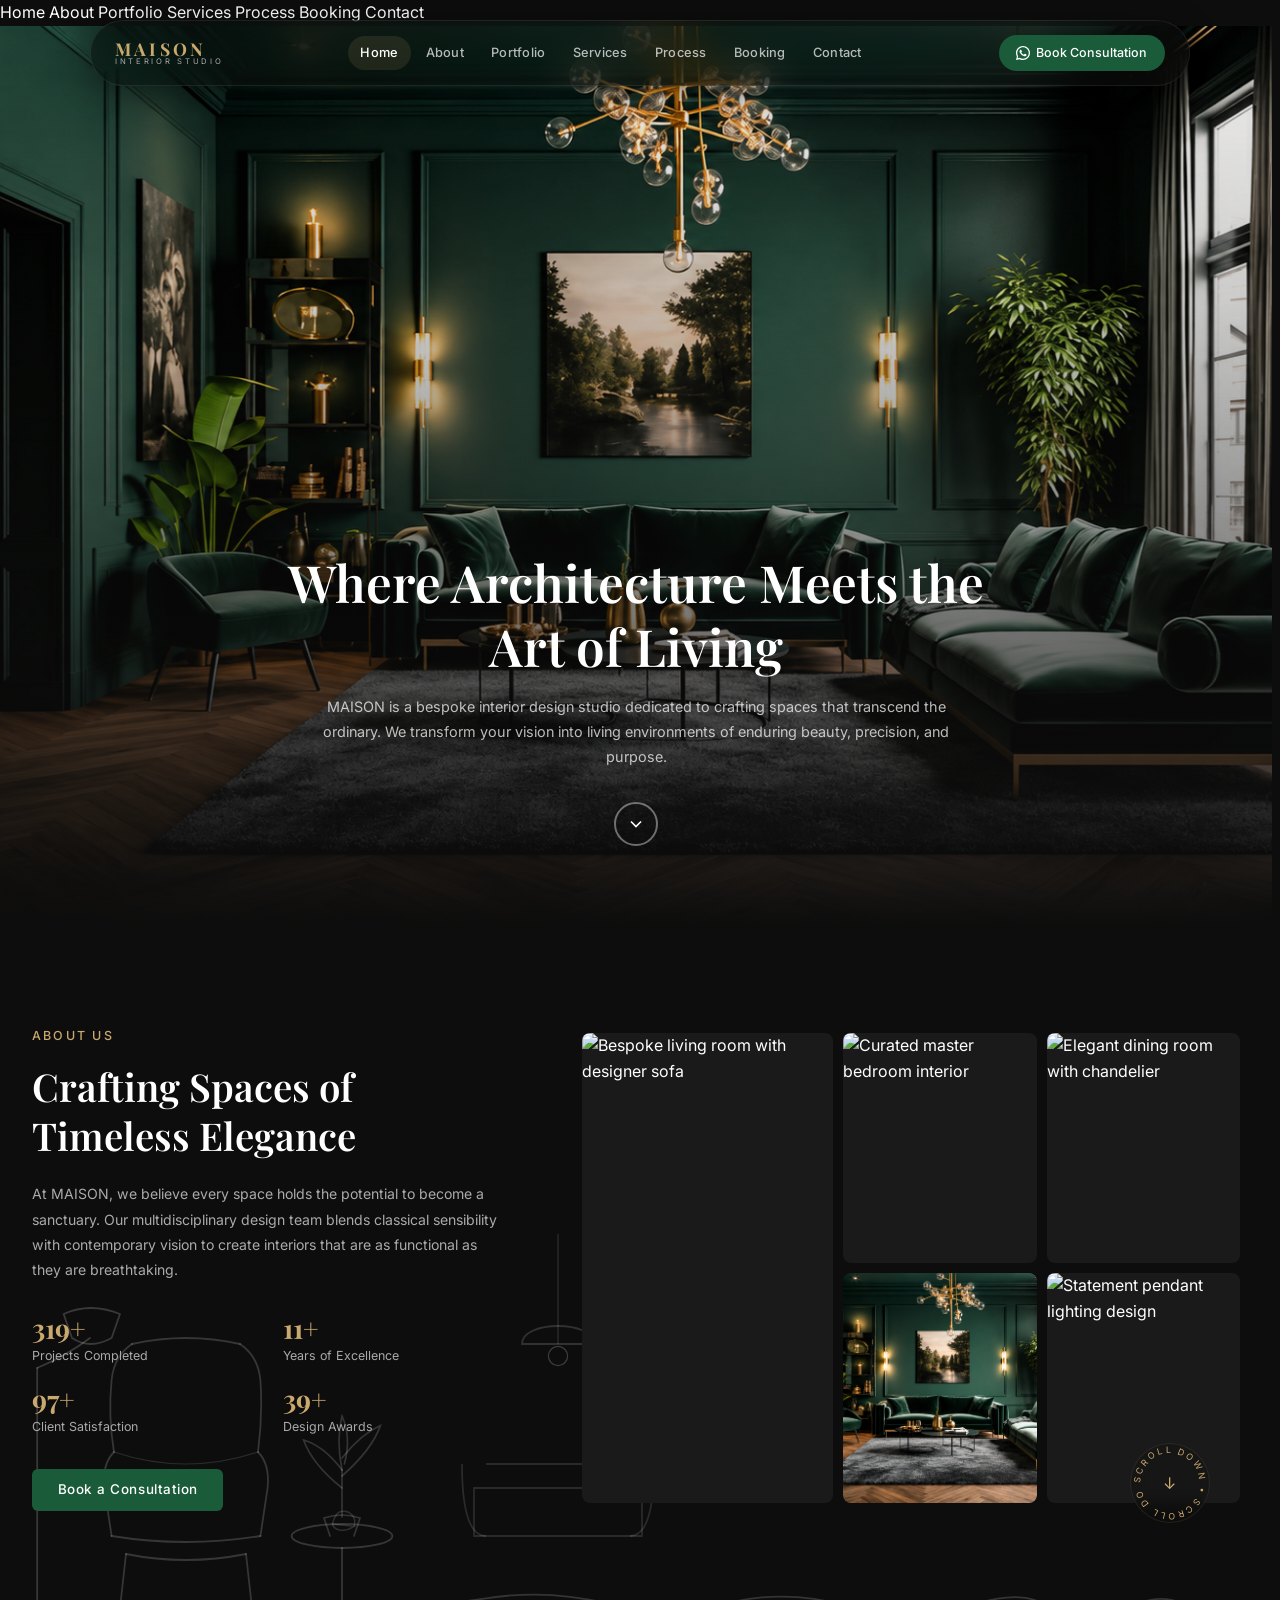
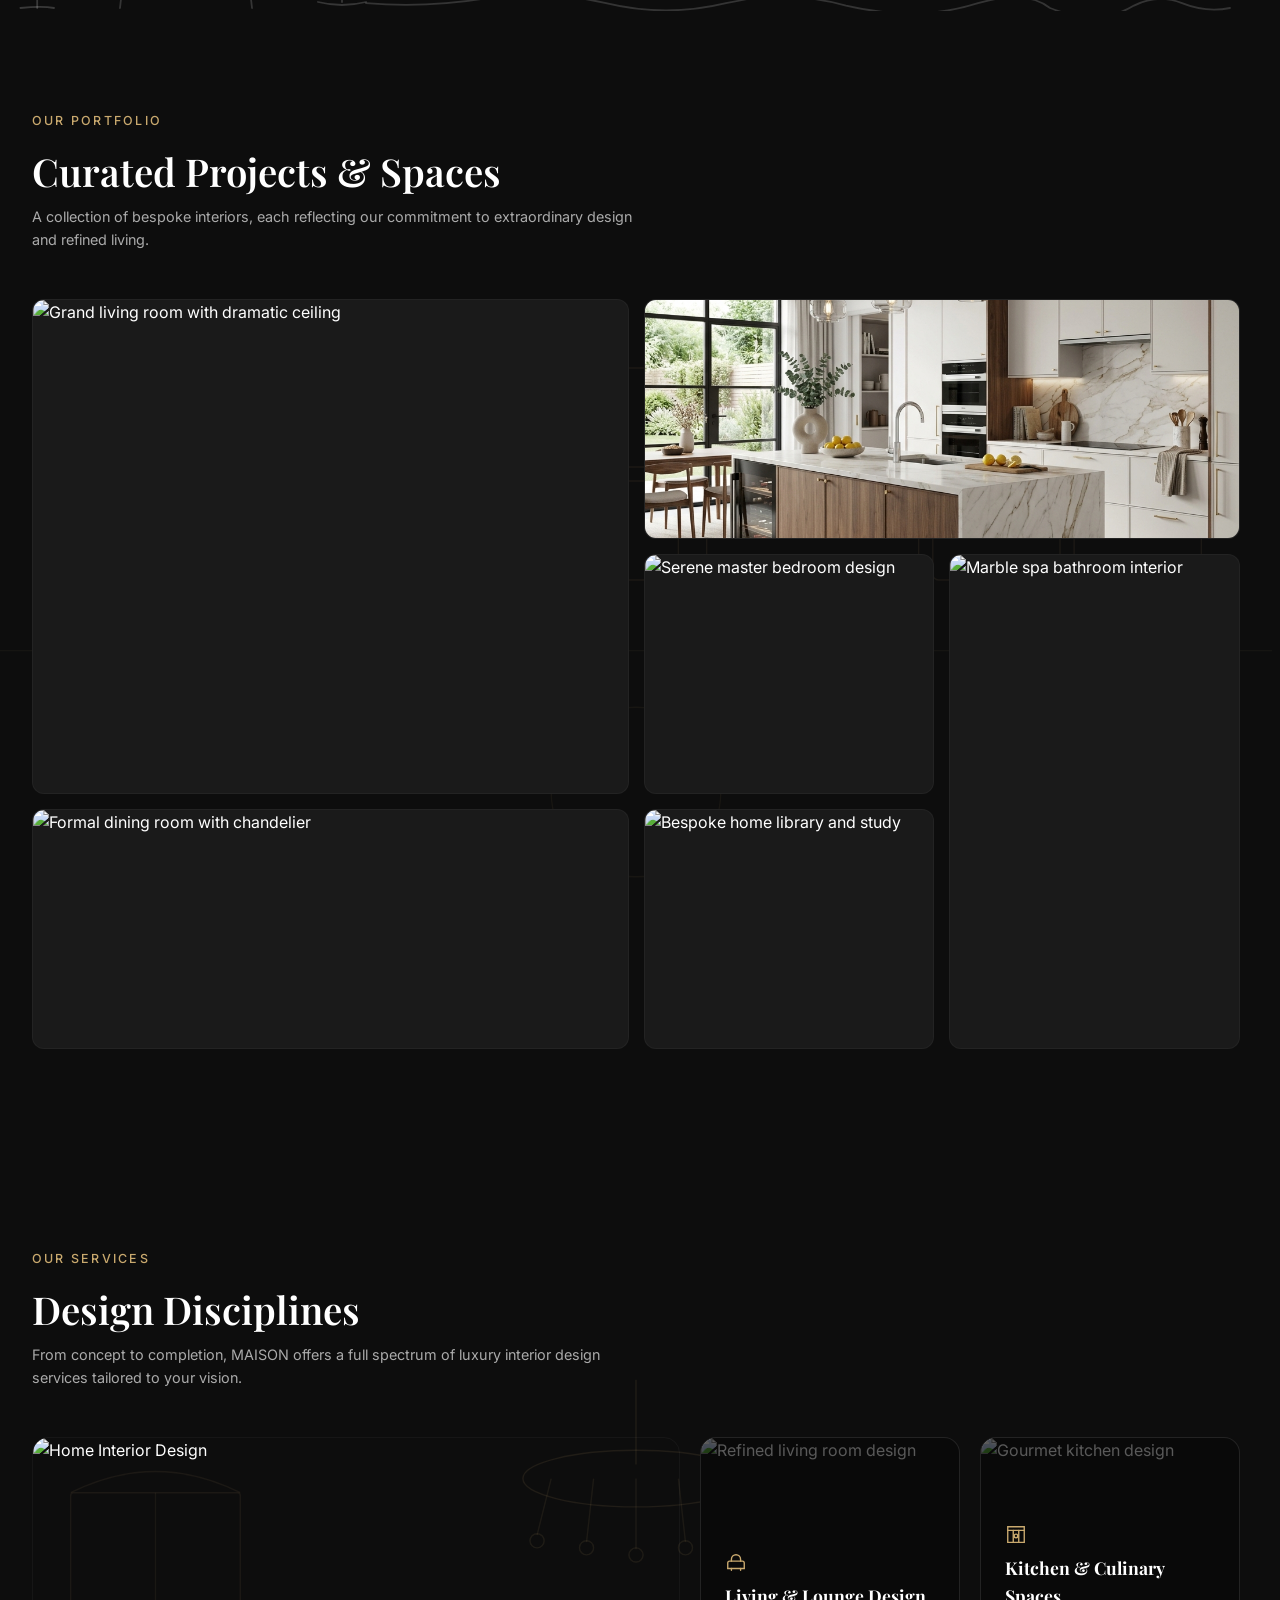
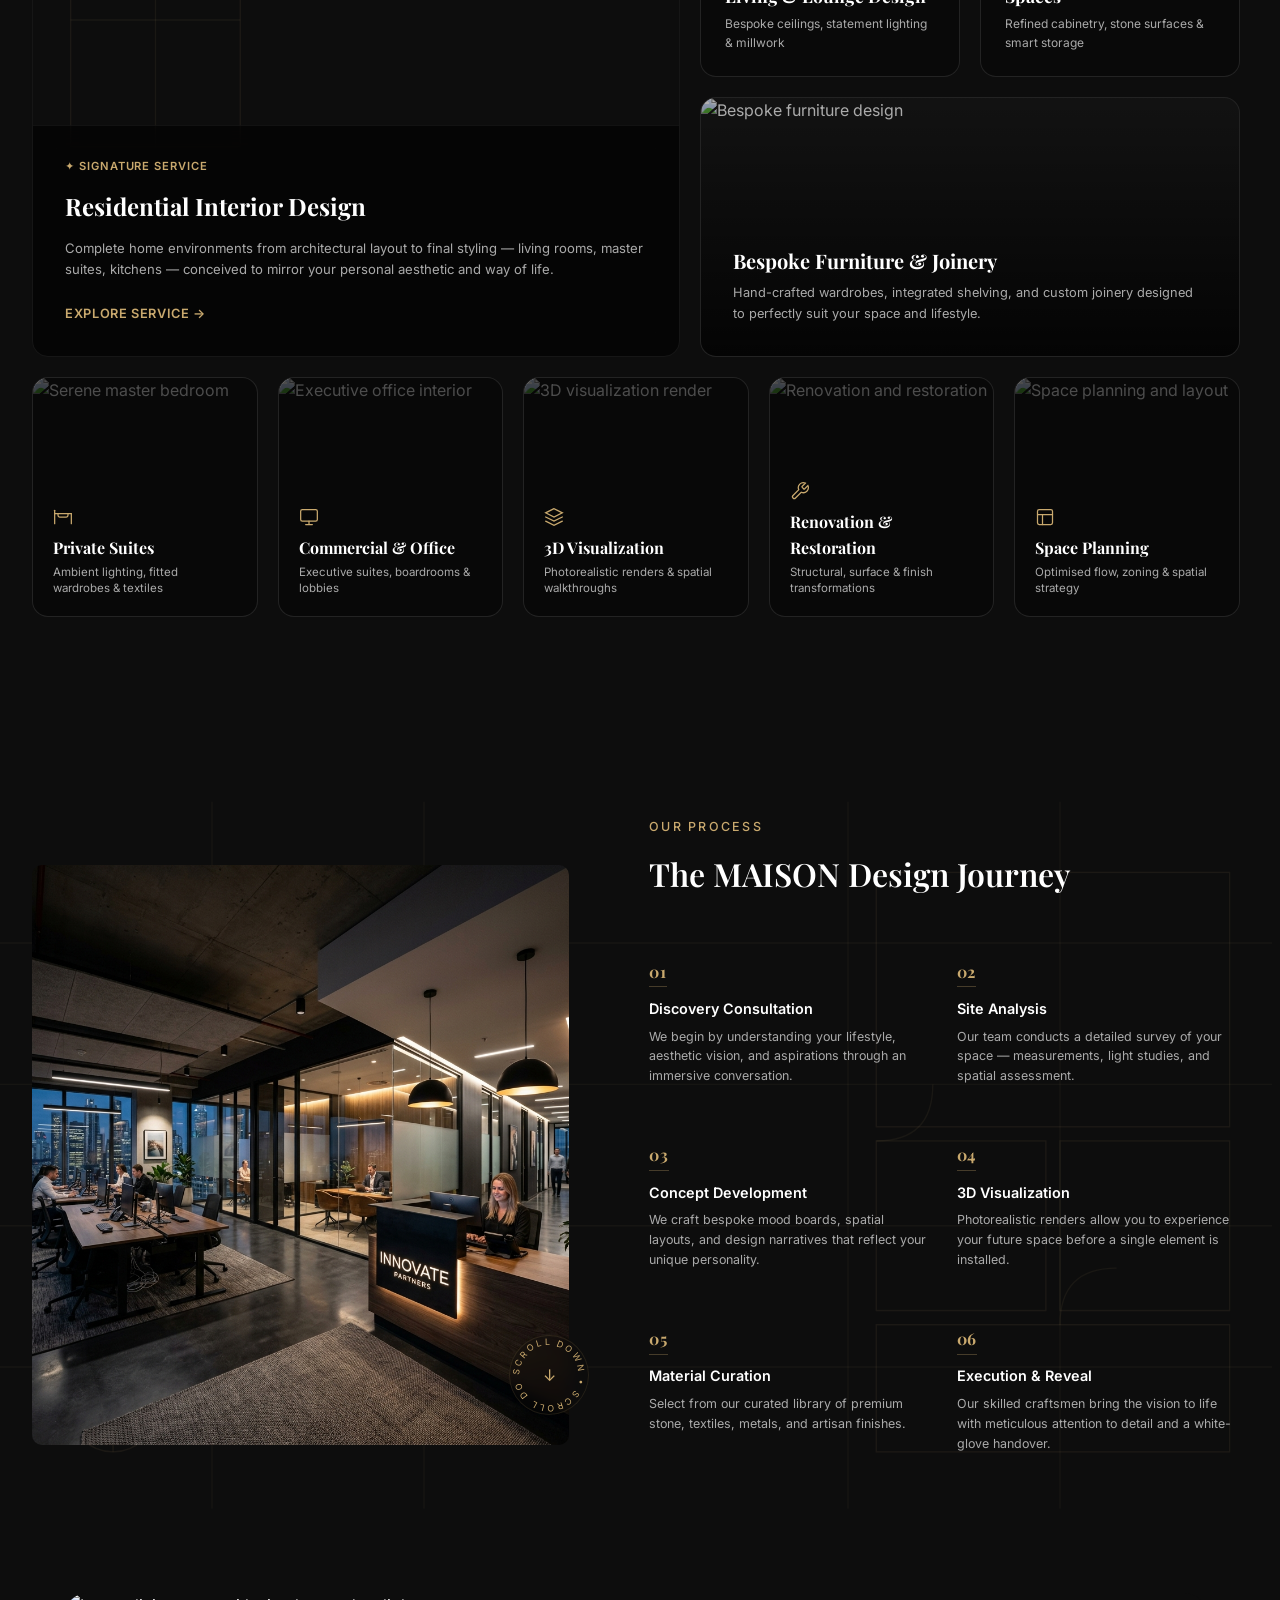
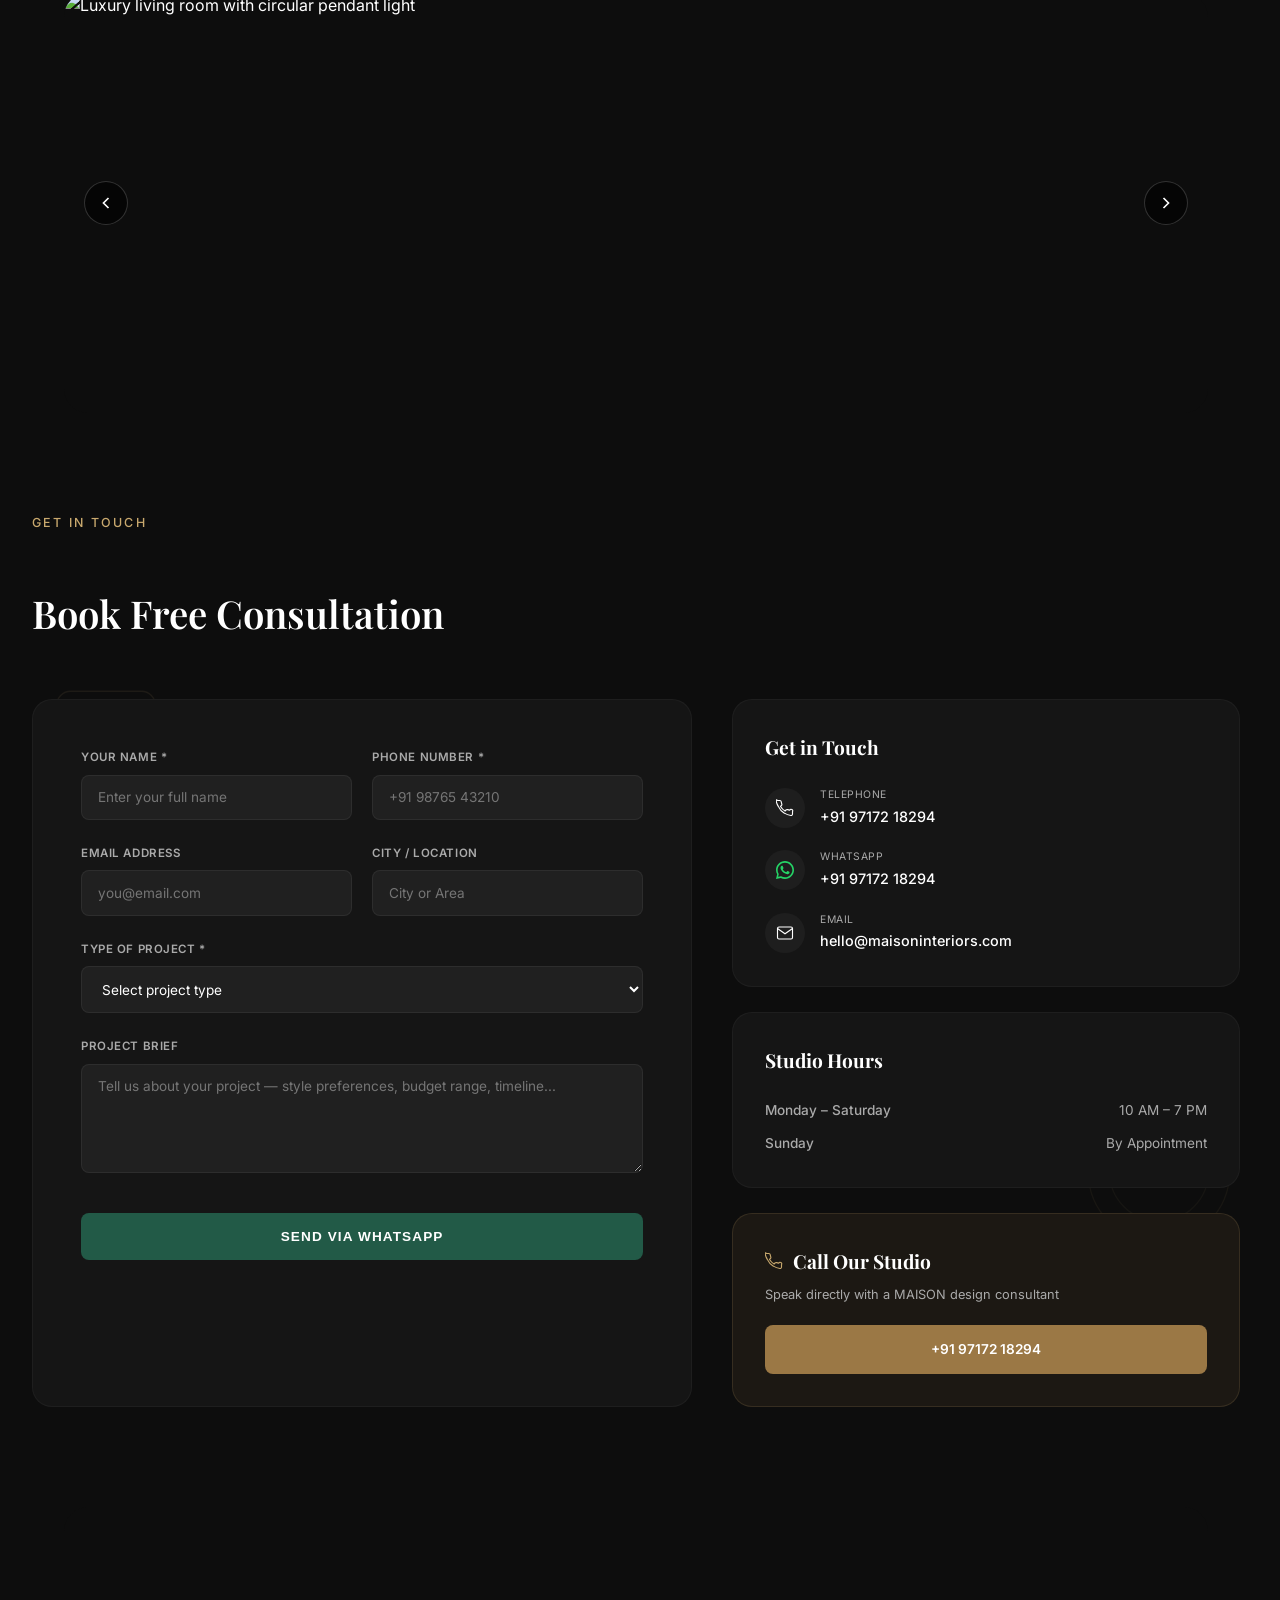
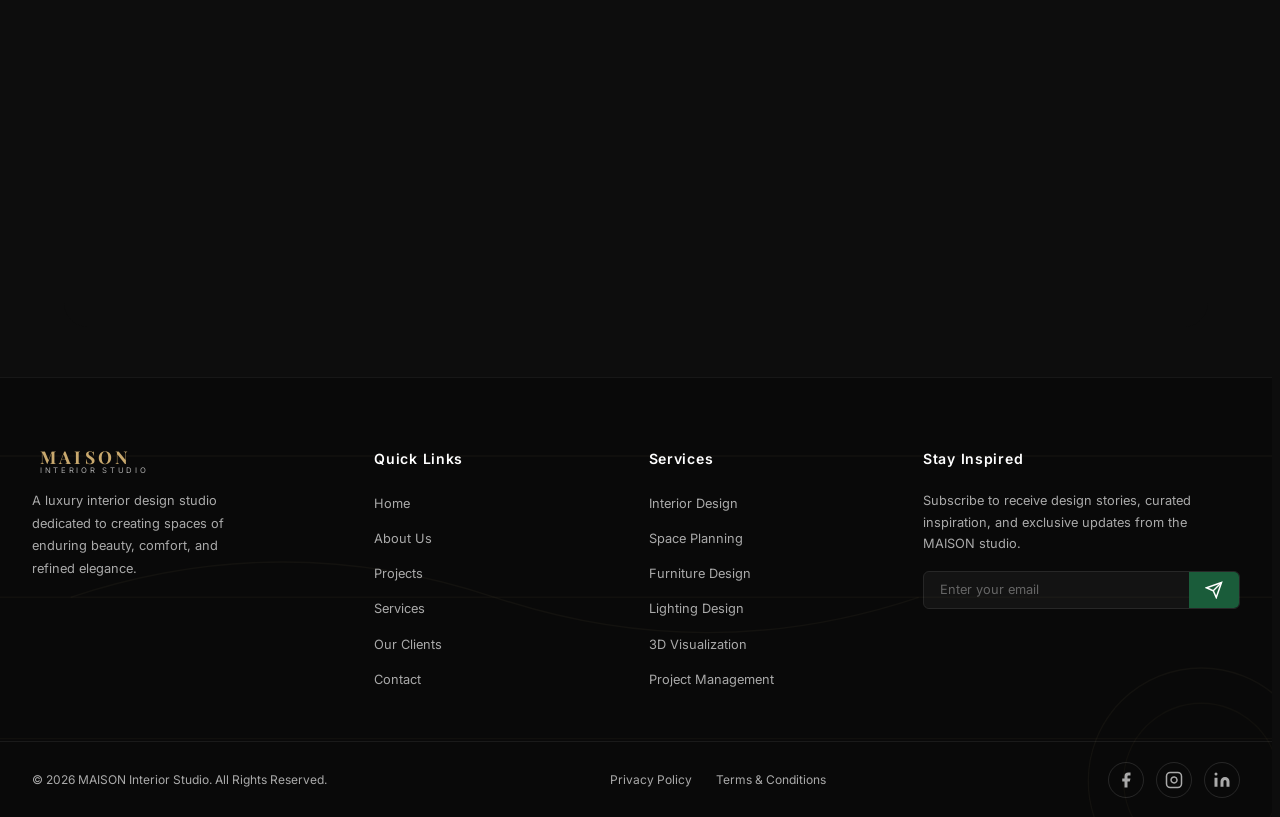
==== commit 20035f50: "Add files via upload" ====
--- a/index.html
+++ b/index.html
@@ -1,13 +1,4 @@
 <!DOCTYPE html>
-<html lang="en">
-  <head>
-    <meta charset="UTF-8" />
-    <meta name="viewport" content="width=device-width, initial-scale=1.0" />
-    <title>MAISON – Luxury Interior Design Studio</title>
-    <meta
-      name="description"
-      content="MAISON – A luxury interior design studio crafting timeless spaces through bespoke design, curated materials, and impeccable craftsmanship."
-    /><!DOCTYPE html>
 <html lang="en">
   <head>
     <meta charset="UTF-8" />
@@ -1063,1051 +1054,4 @@
 
     <script src="script.js"></script>
   </body>
-</html>
-    <link rel="preconnect" href="https://fonts.googleapis.com" />
-    <link rel="preconnect" href="https://fonts.gstatic.com" crossorigin />
-    <link
-      href="https://fonts.googleapis.com/css2?family=Playfair+Display:wght@400;600;700&family=Inter:wght@300;400;500;600&display=swap"
-      rel="stylesheet"
-    />
-    <link rel="stylesheet" href="style.css" />
-  </head>
-  <body>
-    <!-- ========== LOADING PAGE ========== -->
-    <div class="loader-overlay" id="loaderOverlay">
-      <div class="loader-inner">
-        <!-- MAISON brand -->
-        <div class="loader-brand">
-          <span class="loader-logo">MAISON</span>
-          <span class="loader-sub">INTERIOR STUDIO</span>
-        </div>
-        <!-- Progress bar -->
-        <div class="loader-progress-wrap">
-          <div class="loader-progress-bar" id="loaderBar"></div>
-        </div>
-        <p class="loader-tagline">Crafting your experience&hellip;</p>
-      </div>
-    </div>
-
-    <!-- ========== NAVBAR ========== -->
-    <div class="nav-container">
-      <header class="navbar" id="navbar">
-        <div class="nav-inner">
-          <a href="#" class="logo" aria-label="MAISON Home">
-            <span class="logo-dhi">MAISON</span>
-            <span class="logo-sub">INTERIOR STUDIO</span>
-          </a>
-          <nav class="nav-links" aria-label="Main navigation">
-            <a href="#home" class="nav-link active">Home</a>
-            <a href="#about" class="nav-link">About</a>
-            <a href="#portfolio" class="nav-link">Portfolio</a>
-            <a href="#services" class="nav-link">Services</a>
-            <a href="#how-it-works" class="nav-link">Process</a>
-            <a href="#booking" class="nav-link">Booking</a>
-            <a href="#contact" class="nav-link">Contact</a>
-          </nav>
-          <div class="nav-actions">
-            <a
-              href="https://wa.me/919717218294"
-              target="_blank"
-              class="btn-login btn-booking"
-              id="btn-booking"
-            >
-              <span class="btn-booking-icon">
-                <svg width="14" height="14" viewBox="0 0 24 24" fill="currentColor"><path d="M17.472 14.382c-.297-.149-1.758-.867-2.03-.967-.273-.099-.471-.148-.67.15-.197.297-.767.966-.94 1.164-.173.199-.347.223-.644.075-.297-.15-1.255-.463-2.39-1.475-.883-.788-1.48-1.761-1.653-2.059-.173-.297-.018-.458.13-.606.134-.133.298-.347.446-.52.149-.174.198-.298.298-.497.099-.198.05-.371-.025-.52-.075-.149-.669-1.612-.916-2.207-.242-.579-.487-.5-.669-.51-.173-.008-.371-.01-.57-.01-.198 0-.52.074-.792.372-.272.297-1.04 1.016-1.04 2.479 0 1.462 1.065 2.875 1.213 3.074.149.198 2.096 3.2 5.077 4.487.709.306 1.262.489 1.694.625.712.227 1.36.195 1.871.118.571-.085 1.758-.719 2.006-1.413.248-.694.248-1.289.173-1.413-.074-.124-.272-.198-.57-.347z"/><path d="M12 0C5.373 0 0 5.373 0 12c0 2.115.554 4.103 1.524 5.832L0 24l6.336-1.499A11.95 11.95 0 0012 24c6.627 0 12-5.373 12-12S18.627 0 12 0zm0 21.818a9.808 9.808 0 01-5.073-1.418l-.364-.216-3.77.892.941-3.667-.237-.378A9.818 9.818 0 012.182 12C2.182 6.573 6.573 2.182 12 2.182S21.818 6.573 21.818 12 17.427 21.818 12 21.818z"/></svg>
-              </span> Book Consultation
-            </a>
-            <button class="hamburger" id="hamburger" aria-label="Toggle menu">
-              <span></span><span></span><span></span>
-            </button>
-          </div>
-        </div>
-      </header>
-    </div>
-
-    <!-- ========== MOBILE MENU OVERLAY (outside navbar to escape backdrop-filter stacking context) ========== -->
-    <div class="mobile-menu-overlay" id="mobileMenuOverlay" aria-hidden="true">
-      <a href="#home" class="mob-link">Home</a>
-      <a href="#about" class="mob-link">About</a>
-      <a href="#portfolio" class="mob-link">Portfolio</a>
-      <a href="#services" class="mob-link">Services</a>
-      <a href="#how-it-works" class="mob-link">Process</a>
-      <a href="#booking" class="mob-link">Booking</a>
-      <a href="#contact" class="mob-link">Contact</a>
-    </div>
-
-    <!-- ========== HERO SECTION ========== -->
-    <section class="hero" id="home">
-      <div class="hero-bg">
-        <img
-          src="hero-image.png"
-          alt="Luxury dark green living room interior"
-          class="hero-img"
-        />
-        <div class="hero-overlay"></div>
-      </div>
-      <div class="hero-content">
-        <h1 class="hero-title">Where Architecture Meets the Art of Living</h1>
-        <p class="hero-desc">
-          MAISON is a bespoke interior design studio dedicated to crafting
-          spaces that transcend the ordinary. We transform your vision into
-          living environments of enduring beauty, precision, and purpose.
-        </p>
-        <a href="#about" class="hero-scroll-btn" aria-label="Scroll down">
-          <svg
-            width="20"
-            height="20"
-            viewBox="0 0 24 24"
-            fill="none"
-            stroke="currentColor"
-            stroke-width="2"
-          >
-            <polyline points="6 9 12 15 18 9" />
-          </svg>
-        </a>
-      </div>
-    </section>
-
-    <!-- ========== ABOUT SECTION ========== -->
-    <section class="about-section" id="about">
-      <!-- About top fade overlay -->
-      <div class="about-top-fade"></div>
-      <!-- Line art background – recreation of uploaded single-line interior drawing -->
-      <div class="section-lineart about-lineart-bg" aria-hidden="true">
-        <svg viewBox="0 0 1060 480" fill="none" xmlns="http://www.w3.org/2000/svg" preserveAspectRatio="xMidYMax meet">
-          <!--
-            Single continuous line art: floor lamp (left) + wingback armchair + side table with plant + trailing loop
-            Modelled after the uploaded reference image.
-          -->
-
-          <!-- === FLOOR LAMP === -->
-          <!-- base -->
-          <path d="M42 440 Q60 438 70 440" stroke="rgba(255,255,255,0.18)" stroke-width="1.5" stroke-linecap="round" fill="none"/>
-          <!-- pole -->
-          <line x1="56" y1="440" x2="56" y2="240" stroke="rgba(255,255,255,0.18)" stroke-width="1.5" stroke-linecap="round"/>
-          <!-- arm -->
-          <path d="M56 240 Q80 230 100 215" stroke="rgba(255,255,255,0.18)" stroke-width="1.5" stroke-linecap="round" fill="none"/>
-          <!-- shade -->
-          <path d="M85 215 L78 195 Q100 185 125 195 L118 215 Q100 225 85 215Z" stroke="rgba(255,255,255,0.18)" stroke-width="1.5" stroke-linecap="round" stroke-linejoin="round" fill="none"/>
-
-          <!-- === WINGBACK ARMCHAIR === -->
-          <!-- left leg -->
-          <line x1="125" y1="440" x2="130" y2="395" stroke="rgba(255,255,255,0.17)" stroke-width="1.5" stroke-linecap="round"/>
-          <!-- right leg -->
-          <line x1="235" y1="440" x2="230" y2="395" stroke="rgba(255,255,255,0.17)" stroke-width="1.5" stroke-linecap="round"/>
-          <!-- seat base -->
-          <path d="M130 395 Q180 405 230 395" stroke="rgba(255,255,255,0.17)" stroke-width="1.5" stroke-linecap="round" fill="none"/>
-          <!-- seat cushion -->
-          <path d="M118 380 Q180 390 242 380" stroke="rgba(255,255,255,0.17)" stroke-width="1.5" stroke-linecap="round" fill="none"/>
-          <!-- left arm -->
-          <path d="M118 380 L112 340 Q110 320 120 310" stroke="rgba(255,255,255,0.17)" stroke-width="1.5" stroke-linecap="round" fill="none"/>
-          <!-- right arm -->
-          <path d="M242 380 L248 340 Q250 320 240 310" stroke="rgba(255,255,255,0.17)" stroke-width="1.5" stroke-linecap="round" fill="none"/>
-          <!-- back left wing -->
-          <path d="M120 310 Q115 280 118 250 Q120 230 135 220" stroke="rgba(255,255,255,0.17)" stroke-width="1.5" stroke-linecap="round" fill="none"/>
-          <!-- back top curve -->
-          <path d="M135 220 Q180 210 225 220" stroke="rgba(255,255,255,0.17)" stroke-width="1.5" stroke-linecap="round" fill="none"/>
-          <!-- back right wing -->
-          <path d="M225 220 Q240 230 242 250 Q244 280 240 310" stroke="rgba(255,255,255,0.17)" stroke-width="1.5" stroke-linecap="round" fill="none"/>
-          <!-- back fill line -->
-          <path d="M120 310 Q180 330 240 310" stroke="rgba(255,255,255,0.12)" stroke-width="1" stroke-linecap="round" fill="none"/>
-
-          <!-- === SIDE TABLE === -->
-          <!-- tabletop -->
-          <ellipse cx="310" cy="380" rx="42" ry="10" stroke="rgba(255,255,255,0.17)" stroke-width="1.5" fill="none"/>
-          <!-- single pedestal leg -->
-          <line x1="310" y1="390" x2="310" y2="435" stroke="rgba(255,255,255,0.17)" stroke-width="1.5" stroke-linecap="round"/>
-          <!-- base -->
-          <path d="M290 435 Q310 440 330 435" stroke="rgba(255,255,255,0.17)" stroke-width="1.5" stroke-linecap="round" fill="none"/>
-          <!-- cup on table -->
-          <path d="M302 370 Q304 362 308 360 Q314 358 318 362 Q322 366 320 372" stroke="rgba(255,255,255,0.14)" stroke-width="1.2" stroke-linecap="round" fill="none"/>
-          <path d="M302 370 L320 372 Q314 376 308 375 Q303 374 302 370" stroke="rgba(255,255,255,0.14)" stroke-width="1.2" stroke-linecap="round" fill="none"/>
-
-          <!-- === PLANT ON TABLE === -->
-          <!-- pot -->
-          <path d="M300 380 L295 365 Q310 360 325 365 L320 380" stroke="rgba(255,255,255,0.16)" stroke-width="1.4" stroke-linecap="round" fill="none"/>
-          <!-- stem -->
-          <line x1="310" y1="364" x2="310" y2="325" stroke="rgba(255,255,255,0.16)" stroke-width="1.4" stroke-linecap="round"/>
-          <!-- leaf 1 (left big) -->
-          <path d="M310 340 Q285 320 278 300 Q295 305 310 325" stroke="rgba(255,255,255,0.16)" stroke-width="1.4" stroke-linecap="round" fill="none"/>
-          <!-- leaf 2 (right big) -->
-          <path d="M310 330 Q335 308 342 288 Q326 295 310 315" stroke="rgba(255,255,255,0.16)" stroke-width="1.4" stroke-linecap="round" fill="none"/>
-          <!-- leaf 3 (top) -->
-          <path d="M310 325 Q305 300 310 280 Q318 298 312 320" stroke="rgba(255,255,255,0.16)" stroke-width="1.4" stroke-linecap="round" fill="none"/>
-
-          <!-- === TRAILING LOOPING LINE === -->
-          <!-- connects from table base, snakes right across the frame -->
-          <path d="
-            M330 436
-            Q380 440 430 432
-            Q480 424 530 436
-            Q580 448 630 436
-            Q680 424 730 438
-            Q790 452 840 436
-            Q880 424 900 440
-            Q940 456 970 438
-            Q990 428 1010 436
-            Q1030 444 1050 440
-          " stroke="rgba(255,255,255,0.16)" stroke-width="1.5" stroke-linecap="round" fill="none"/>
-          <!-- === SOFA (REPRESENTED EXTRA LINE ART AS REFERRED) === -->
-          <path d="M420 340 H560 V380 H420 Z" stroke="rgba(255,255,255,0.12)" stroke-width="1.5" fill="none"/>
-          <path d="M410 320 Q410 380 430 380" stroke="rgba(255,255,255,0.12)" stroke-width="1.5" fill="none"/>
-          <path d="M570 320 Q570 380 550 380" stroke="rgba(255,255,255,0.12)" stroke-width="1.5" fill="none"/>
-          <path d="M430 320 H550 Q565 320 560 340" stroke="rgba(255,255,255,0.12)" stroke-width="1.5" fill="none"/>
-          <!-- === PENDANT LIGHT === -->
-          <line x1="490" y1="0" x2="490" y2="220" stroke="rgba(255,255,255,0.15)" stroke-width="1"/>
-          <path d="M460 220 C460 200, 520 200, 520 220 Z" stroke="rgba(255,255,255,0.15)" stroke-width="1.5" fill="none"/>
-          <circle cx="490" cy="230" r="8" stroke="rgba(255,255,255,0.2)" stroke-width="1"/>
-        </svg>
-      </div>
-      <div class="about-inner">
-        <!-- Left Content -->
-        <div class="about-left">
-          <span class="section-label">About Us</span>
-          <h2 class="about-title">Crafting Spaces of Timeless Elegance</h2>
-          <p class="about-desc">
-            At MAISON, we believe every space holds the potential to become
-            a sanctuary. Our multidisciplinary design team blends classical
-            sensibility with contemporary vision to create interiors that
-            are as functional as they are breathtaking.
-          </p>
-          <div class="stats-grid">
-            <div class="stat-item">
-              <span class="stat-num">320+</span>
-              <span class="stat-label">Projects Completed</span>
-            </div>
-            <div class="stat-item">
-              <span class="stat-num">12+</span>
-              <span class="stat-label">Years of Excellence</span>
-            </div>
-            <div class="stat-item">
-              <span class="stat-num">98%</span>
-              <span class="stat-label">Client Satisfaction</span>
-            </div>
-            <div class="stat-item">
-              <span class="stat-num">40+</span>
-              <span class="stat-label">Design Awards</span>
-            </div>
-          </div>
-          <a href="#booking" class="btn-contact">Book a Consultation</a>
-        </div>
-
-        <!-- Right Image Grid -->
-        <div class="about-right">
-          <div class="img-grid">
-            <div class="img-card tall">
-              <img
-                src="https://images.unsplash.com/photo-1555041469-a586c61ea9bc?w=600&q=80"
-                alt="Bespoke living room with designer sofa"
-                loading="lazy"
-              />
-            </div>
-            <div class="img-card">
-              <img
-                src="https://images.unsplash.com/photo-1586023492125-27b2c045efd7?w=400&q=80"
-                alt="Curated master bedroom interior"
-                loading="lazy"
-              />
-            </div>
-            <div class="img-card">
-              <img
-                src="https://images.unsplash.com/photo-1631679706909-1844bbd07221?w=400&q=80"
-                alt="Elegant dining room with chandelier"
-                loading="lazy"
-              />
-            </div>
-            <div class="img-card">
-              <img
-                src="hero-image.png"
-                alt="Luxury dark palette interior with greenery"
-                loading="lazy"
-              />
-            </div>
-            <div class="img-card">
-              <img
-                src="https://images.unsplash.com/photo-1600585154340-be6161a56a0c?w=400&q=80"
-                alt="Statement pendant lighting design"
-                loading="lazy"
-              />
-            </div>
-          </div>
-          <div class="scroll-badge">
-            <svg viewBox="0 0 100 100" class="scroll-circle">
-              <defs>
-                <path
-                  id="circle"
-                  d="M 50,50 m -37,0 a 37,37 0 1,1 74,0 a 37,37 0 1,1 -74,0"
-                />
-              </defs>
-              <text font-size="11" fill="#c9a96e" letter-spacing="3">
-                <textPath href="#circle">SCROLL DOWN • SCROLL DOWN • </textPath>
-              </text>
-            </svg>
-            <div class="scroll-arrow">↓</div>
-          </div>
-        </div>
-      </div>
-    </section>
-
-    <!-- ========== PORTFOLIO BENTO GALLERY ========== -->
-    <section class="portfolio-section" id="portfolio">
-      <!-- Line art background -->
-      <div class="section-lineart portfolio-lineart-bg" aria-hidden="true">
-        <svg viewBox="0 0 900 400" fill="none" xmlns="http://www.w3.org/2000/svg">
-          <rect x="50" y="50" width="200" height="150" rx="4" stroke="rgba(201,169,110,0.08)" stroke-width="1"/>
-          <rect x="270" y="50" width="100" height="70" rx="4" stroke="rgba(201,169,110,0.08)" stroke-width="1"/>
-          <rect x="380" y="50" width="100" height="70" rx="4" stroke="rgba(201,169,110,0.08)" stroke-width="1"/>
-          <rect x="270" y="130" width="210" height="70" rx="4" stroke="rgba(201,169,110,0.08)" stroke-width="1"/>
-          <rect x="500" y="50" width="150" height="150" rx="4" stroke="rgba(201,169,110,0.08)" stroke-width="1"/>
-          <rect x="660" y="50" width="190" height="70" rx="4" stroke="rgba(201,169,110,0.08)" stroke-width="1"/>
-          <rect x="660" y="130" width="90" height="70" rx="4" stroke="rgba(201,169,110,0.08)" stroke-width="1"/>
-          <rect x="760" y="130" width="90" height="70" rx="4" stroke="rgba(201,169,110,0.08)" stroke-width="1"/>
-          <line x1="0" y1="250" x2="900" y2="250" stroke="rgba(201,169,110,0.05)" stroke-width="1"/>
-          <circle cx="450" cy="350" r="60" stroke="rgba(201,169,110,0.06)" stroke-width="1"/>
-        </svg>
-      </div>
-      <div class="portfolio-inner">
-        <span class="section-label">Our Portfolio</span>
-        <h2 class="portfolio-title">Curated Projects & Spaces</h2>
-        <p class="portfolio-subtitle">
-          A collection of bespoke interiors, each reflecting our commitment
-          to extraordinary design and refined living.
-        </p>
-
-        <div class="bento-gallery">
-          <div class="bento-item item-1">
-            <img
-              src="https://images.unsplash.com/photo-1600607687939-ce8a6c25118c?w=800&q=80"
-              alt="Grand living room with dramatic ceiling"
-              loading="lazy"
-            />
-            <div class="bento-overlay">
-              <h4>Château Résidence</h4>
-              <p>Grand Living Room</p>
-            </div>
-          </div>
-          <div class="bento-item item-2">
-            <img
-              src="render_3d_kitchen.png"
-              alt="Sleek contemporary kitchen"
-              loading="lazy"
-            />
-            <div class="bento-overlay">
-              <h4>Atelier Kitchen</h4>
-              <p>Contemporary Culinary Space</p>
-            </div>
-          </div>
-          <div class="bento-item item-3">
-            <img
-              src="https://images.unsplash.com/photo-1616594039964-ae9021a400a0?w=600&q=80"
-              alt="Serene master bedroom design"
-              loading="lazy"
-            />
-            <div class="bento-overlay">
-              <h4>Maison Retreat</h4>
-              <p>Master Suite</p>
-            </div>
-          </div>
-          <div class="bento-item item-4">
-            <img
-              src="https://images.unsplash.com/photo-1600566752355-35792bedcfea?w=600&q=80"
-              alt="Marble spa bathroom interior"
-              loading="lazy"
-            />
-            <div class="bento-overlay">
-              <h4>L'Eau Sanctuary</h4>
-              <p>Spa Bathroom</p>
-            </div>
-          </div>
-          <div class="bento-item item-5">
-            <img
-              src="https://images.unsplash.com/photo-1600210492486-724fe5c67fb0?w=600&q=80"
-              alt="Formal dining room with chandelier"
-              loading="lazy"
-            />
-            <div class="bento-overlay">
-              <h4>La Table</h4>
-              <p>Formal Dining Room</p>
-            </div>
-          </div>
-          <div class="bento-item item-6">
-            <img
-              src="https://images.unsplash.com/photo-1585412727339-54e4bae3bbf9?w=600&q=80"
-              alt="Bespoke home library and study"
-              loading="lazy"
-            />
-            <div class="bento-overlay">
-              <h4>Bibliothèque</h4>
-              <p>Private Library & Study</p>
-            </div>
-          </div>
-        </div>
-      </div>
-    </section>
-
-    <!-- ========== SERVICES SECTION (BENTO-STYLE) ========== -->
-    <section class="services-section" id="services">
-      <!-- Line art background -->
-      <div class="section-lineart services-lineart-bg" aria-hidden="true">
-        <svg viewBox="0 0 900 500" fill="none" xmlns="http://www.w3.org/2000/svg">
-          <!-- Chandelier -->
-          <line x1="450" y1="0" x2="450" y2="60" stroke="rgba(201,169,110,0.10)" stroke-width="1"/>
-          <ellipse cx="450" cy="70" rx="80" ry="20" stroke="rgba(201,169,110,0.10)" stroke-width="1"/>
-          <line x1="390" y1="70" x2="380" y2="110" stroke="rgba(201,169,110,0.09)" stroke-width="1"/>
-          <line x1="420" y1="70" x2="415" y2="115" stroke="rgba(201,169,110,0.09)" stroke-width="1"/>
-          <line x1="450" y1="70" x2="450" y2="120" stroke="rgba(201,169,110,0.09)" stroke-width="1"/>
-          <line x1="480" y1="70" x2="485" y2="115" stroke="rgba(201,169,110,0.09)" stroke-width="1"/>
-          <line x1="510" y1="70" x2="520" y2="110" stroke="rgba(201,169,110,0.09)" stroke-width="1"/>
-          <circle cx="380" cy="114" r="5" stroke="rgba(201,169,110,0.10)" stroke-width="1"/>
-          <circle cx="415" cy="119" r="5" stroke="rgba(201,169,110,0.10)" stroke-width="1"/>
-          <circle cx="450" cy="124" r="5" stroke="rgba(201,169,110,0.10)" stroke-width="1"/>
-          <circle cx="485" cy="119" r="5" stroke="rgba(201,169,110,0.10)" stroke-width="1"/>
-          <circle cx="520" cy="114" r="5" stroke="rgba(201,169,110,0.10)" stroke-width="1"/>
-          <!-- Window frame -->
-          <rect x="50" y="80" width="120" height="180" rx="2" stroke="rgba(201,169,110,0.08)" stroke-width="1"/>
-          <line x1="110" y1="80" x2="110" y2="260" stroke="rgba(201,169,110,0.07)" stroke-width="1"/>
-          <line x1="50" y1="170" x2="170" y2="170" stroke="rgba(201,169,110,0.07)" stroke-width="1"/>
-          <path d="M50 80 Q110 50 170 80" stroke="rgba(201,169,110,0.08)" stroke-width="1" fill="none"/>
-          <!-- Decorative vase -->
-          <path d="M800 380 Q780 340 790 300 Q800 280 810 300 Q820 340 800 380" stroke="rgba(201,169,110,0.09)" stroke-width="1" fill="none"/>
-          <ellipse cx="800" cy="382" rx="22" ry="8" stroke="rgba(201,169,110,0.09)" stroke-width="1"/>
-          <line x1="778" y1="300" x2="822" y2="300" stroke="rgba(201,169,110,0.08)" stroke-width="1"/>
-          <!-- Geometric -->
-          <rect x="700" y="300" width="60" height="60" rx="2" stroke="rgba(201,169,110,0.07)" stroke-width="1" transform="rotate(15 730 330)"/>
-        </svg>
-      </div>
-      <div class="services-inner">
-        <span class="section-label">Our Services</span>
-        <h2 class="services-title">Design Disciplines</h2>
-        <p class="services-subtitle">
-          From concept to completion, MAISON offers a full spectrum of
-          luxury interior design services tailored to your vision.
-        </p>
-
-        <div class="services-bento-grid">
-          <!-- Main Service Card -->
-          <div class="service-card main-card">
-            <div class="service-img-wrapper">
-              <img
-                src="https://images.unsplash.com/photo-1616486338812-3dadae4b4ace?w=800&q=80"
-                alt="Home Interior Design"
-                loading="lazy"
-              />
-            </div>
-            <div class="service-info">
-              <span class="service-badge">✦ SIGNATURE SERVICE</span>
-              <h3>Residential Interior Design</h3>
-              <p>
-                Complete home environments from architectural layout to final
-                styling — living rooms, master suites, kitchens — conceived
-                to mirror your personal aesthetic and way of life.
-              </p>
-              <a href="#booking" class="service-link-btn">EXPLORE SERVICE →</a>
-            </div>
-          </div>
-
-          <!-- Right Side Mini Cards Grid -->
-          <div class="services-right-grid">
-            <div class="service-card mini-card">
-              <img
-                src="https://images.unsplash.com/photo-1618220179428-22790b461013?w=400&q=80"
-                alt="Refined living room design"
-                loading="lazy"
-              />
-              <div class="mini-card-overlay">
-                <span class="mini-icon">
-                  <svg width="22" height="22" viewBox="0 0 24 24" fill="none" stroke="currentColor" stroke-width="1.5" stroke-linecap="round"><path d="M3 18v-6a2 2 0 012-2h14a2 2 0 012 2v6"/><path d="M3 18h18"/><path d="M7 18v2m10-2v2"/><path d="M7 10V8a5 5 0 0110 0v2"/></svg>
-                </span>
-                <h4>Living & Lounge Design</h4>
-                <p>Bespoke ceilings, statement lighting & millwork</p>
-              </div>
-            </div>
-            <div class="service-card mini-card">
-              <img
-                src="https://images.unsplash.com/photo-1600585154340-be6161a56a0c?w=400&q=80"
-                alt="Gourmet kitchen design"
-                loading="lazy"
-              />
-              <div class="mini-card-overlay">
-                <span class="mini-icon">
-                  <svg width="22" height="22" viewBox="0 0 24 24" fill="none" stroke="currentColor" stroke-width="1.5" stroke-linecap="round"><path d="M3 3h18v4H3z"/><path d="M3 7v13h18V7"/><path d="M9 7v13m6-13v13"/><circle cx="12" cy="13" r="2"/></svg>
-                </span>
-                <h4>Kitchen & Culinary Spaces</h4>
-                <p>Refined cabinetry, stone surfaces & smart storage</p>
-              </div>
-            </div>
-            <div class="service-card landscape-card">
-              <img
-                src="https://images.unsplash.com/photo-1600210492486-724fe5c67fb0?w=600&q=80"
-                alt="Bespoke furniture design"
-                loading="lazy"
-              />
-              <div class="landscape-card-overlay">
-                <h4>Bespoke Furniture & Joinery</h4>
-                <p>
-                  Hand-crafted wardrobes, integrated shelving, and custom
-                  joinery designed to perfectly suit your space and lifestyle.
-                </p>
-              </div>
-            </div>
-          </div>
-        </div>
-
-        <!-- Bottom Services Grid -->
-        <div class="services-bottom-row">
-          <div class="service-card bottom-card">
-            <img
-              src="https://images.unsplash.com/photo-1616594039964-ae9021a400a0?w=400&q=80"
-              alt="Serene master bedroom"
-              loading="lazy"
-            />
-            <div class="bottom-card-overlay">
-              <span class="bottom-icon">
-                <svg width="20" height="20" viewBox="0 0 24 24" fill="none" stroke="currentColor" stroke-width="1.5" stroke-linecap="round"><path d="M2 4v16"/><path d="M22 8H2"/><path d="M22 8v12"/><path d="M6 8v2a2 2 0 002 2h8a2 2 0 002-2V8"/></svg>
-              </span>
-              <h4>Private Suites</h4>
-              <p>Ambient lighting, fitted wardrobes & textiles</p>
-            </div>
-          </div>
-          <div class="service-card bottom-card">
-            <img
-              src="https://images.unsplash.com/photo-1497366216548-37526070297c?w=400&q=80"
-              alt="Executive office interior"
-              loading="lazy"
-            />
-            <div class="bottom-card-overlay">
-              <span class="bottom-icon">
-                <svg width="20" height="20" viewBox="0 0 24 24" fill="none" stroke="currentColor" stroke-width="1.5" stroke-linecap="round"><rect x="2" y="3" width="20" height="14" rx="2"/><path d="M8 21h8m-4-4v4"/></svg>
-              </span>
-              <h4>Commercial & Office</h4>
-              <p>Executive suites, boardrooms & lobbies</p>
-            </div>
-          </div>
-          <div class="service-card bottom-card">
-            <img
-              src="https://images.unsplash.com/photo-1600607687920-4e2a09cf159d?w=400&q=80"
-              alt="3D visualization render"
-              loading="lazy"
-            />
-            <div class="bottom-card-overlay">
-              <span class="bottom-icon">
-                <svg width="20" height="20" viewBox="0 0 24 24" fill="none" stroke="currentColor" stroke-width="1.5" stroke-linecap="round"><polygon points="12 2 2 7 12 12 22 7 12 2"/><polyline points="2 17 12 22 22 17"/><polyline points="2 12 12 17 22 12"/></svg>
-              </span>
-              <h4>3D Visualization</h4>
-              <p>Photorealistic renders & spatial walkthroughs</p>
-            </div>
-          </div>
-          <div class="service-card bottom-card">
-            <img
-              src="https://images.unsplash.com/photo-1504307651254-35680f356dfd?w=400&q=80"
-              alt="Renovation and restoration"
-              loading="lazy"
-            />
-            <div class="bottom-card-overlay">
-              <span class="bottom-icon">
-                <svg width="20" height="20" viewBox="0 0 24 24" fill="none" stroke="currentColor" stroke-width="1.5" stroke-linecap="round"><path d="M14.7 6.3a1 1 0 000 1.4l1.6 1.6a1 1 0 001.4 0l3.77-3.77a6 6 0 01-7.94 7.94l-6.91 6.91a2.12 2.12 0 01-3-3l6.91-6.91a6 6 0 017.94-7.94l-3.76 3.76z"/></svg>
-              </span>
-              <h4>Renovation & Restoration</h4>
-              <p>Structural, surface & finish transformations</p>
-            </div>
-          </div>
-          <div class="service-card bottom-card">
-            <img
-              src="https://images.unsplash.com/photo-1586023492125-27b2c045efd7?w=400&q=80"
-              alt="Space planning and layout"
-              loading="lazy"
-            />
-            <div class="bottom-card-overlay">
-              <span class="bottom-icon">
-                <svg width="20" height="20" viewBox="0 0 24 24" fill="none" stroke="currentColor" stroke-width="1.5" stroke-linecap="round"><rect x="3" y="3" width="18" height="18" rx="2"/><path d="M3 9h18M9 21V9"/></svg>
-              </span>
-              <h4>Space Planning</h4>
-              <p>Optimised flow, zoning & spatial strategy</p>
-            </div>
-          </div>
-        </div>
-      </div>
-    </section>
-
-    <!-- ========== HOW IT WORKS ========== -->
-    <section class="how-section" id="how-it-works">
-      <!-- Line art background -->
-      <div class="section-lineart how-lineart-bg" aria-hidden="true">
-        <svg viewBox="0 0 900 500" fill="none" xmlns="http://www.w3.org/2000/svg">
-          <!-- Blueprint grid lines -->
-          <line x1="0" y1="100" x2="900" y2="100" stroke="rgba(201,169,110,0.05)" stroke-width="1"/>
-          <line x1="0" y1="200" x2="900" y2="200" stroke="rgba(201,169,110,0.05)" stroke-width="1"/>
-          <line x1="0" y1="300" x2="900" y2="300" stroke="rgba(201,169,110,0.05)" stroke-width="1"/>
-          <line x1="0" y1="400" x2="900" y2="400" stroke="rgba(201,169,110,0.05)" stroke-width="1"/>
-          <line x1="150" y1="0" x2="150" y2="500" stroke="rgba(201,169,110,0.05)" stroke-width="1"/>
-          <line x1="300" y1="0" x2="300" y2="500" stroke="rgba(201,169,110,0.05)" stroke-width="1"/>
-          <line x1="600" y1="0" x2="600" y2="500" stroke="rgba(201,169,110,0.05)" stroke-width="1"/>
-          <line x1="750" y1="0" x2="750" y2="500" stroke="rgba(201,169,110,0.05)" stroke-width="1"/>
-          <!-- Floor plan room outlines -->
-          <rect x="620" y="50" width="250" height="180" stroke="rgba(201,169,110,0.08)" stroke-width="1" fill="none"/>
-          <rect x="620" y="240" width="120" height="120" stroke="rgba(201,169,110,0.08)" stroke-width="1" fill="none"/>
-          <rect x="750" y="240" width="120" height="120" stroke="rgba(201,169,110,0.08)" stroke-width="1" fill="none"/>
-          <rect x="620" y="370" width="250" height="90" stroke="rgba(201,169,110,0.08)" stroke-width="1" fill="none"/>
-          <!-- Door arcs -->
-          <path d="M620 240 Q660 240 660 200" stroke="rgba(201,169,110,0.07)" stroke-width="1" fill="none"/>
-          <path d="M750 370 Q750 330 790 330" stroke="rgba(201,169,110,0.07)" stroke-width="1" fill="none"/>
-          <!-- Compass rose -->
-          <circle cx="80" cy="430" r="30" stroke="rgba(201,169,110,0.08)" stroke-width="1"/>
-          <line x1="80" y1="400" x2="80" y2="460" stroke="rgba(201,169,110,0.08)" stroke-width="1"/>
-        </svg>
-      </div>
-      <div class="how-inner">
-        <!-- Left Image -->
-        <div class="how-left">
-          <img
-            src="service_office.png"
-            alt="MAISON studio design process"
-            class="how-img"
-            loading="lazy"
-          />
-          <div class="scroll-badge how-badge">
-            <svg viewBox="0 0 100 100" class="scroll-circle">
-              <defs>
-                <path
-                  id="circle2"
-                  d="M 50,50 m -37,0 a 37,37 0 1,1 74,0 a 37,37 0 1,1 -74,0"
-                />
-              </defs>
-              <text font-size="11" fill="#c9a96e" letter-spacing="3">
-                <textPath href="#circle2">SCROLL DOWN • SCROLL DOWN • </textPath>
-              </text>
-            </svg>
-            <div class="scroll-arrow">↓</div>
-          </div>
-        </div>
-
-        <!-- Right Content -->
-        <div class="how-right">
-          <span class="section-label">Our Process</span>
-          <h2 class="how-title">The MAISON Design Journey</h2>
-
-          <div class="steps-grid-new">
-            <div class="step-card">
-              <div class="step-num-badge">01</div>
-              <h4 class="step-card-title">Discovery Consultation</h4>
-              <p class="step-card-desc">
-                We begin by understanding your lifestyle, aesthetic vision,
-                and aspirations through an immersive conversation.
-              </p>
-            </div>
-            <div class="step-card">
-              <div class="step-num-badge">02</div>
-              <h4 class="step-card-title">Site Analysis</h4>
-              <p class="step-card-desc">
-                Our team conducts a detailed survey of your space — measurements,
-                light studies, and spatial assessment.
-              </p>
-            </div>
-            <div class="step-card">
-              <div class="step-num-badge">03</div>
-              <h4 class="step-card-title">Concept Development</h4>
-              <p class="step-card-desc">
-                We craft bespoke mood boards, spatial layouts, and design
-                narratives that reflect your unique personality.
-              </p>
-            </div>
-            <div class="step-card">
-              <div class="step-num-badge">04</div>
-              <h4 class="step-card-title">3D Visualization</h4>
-              <p class="step-card-desc">
-                Photorealistic renders allow you to experience your future
-                space before a single element is installed.
-              </p>
-            </div>
-            <div class="step-card">
-              <div class="step-num-badge">05</div>
-              <h4 class="step-card-title">Material Curation</h4>
-              <p class="step-card-desc">
-                Select from our curated library of premium stone, textiles,
-                metals, and artisan finishes.
-              </p>
-            </div>
-            <div class="step-card">
-              <div class="step-num-badge">06</div>
-              <h4 class="step-card-title">Execution & Reveal</h4>
-              <p class="step-card-desc">
-                Our skilled craftsmen bring the vision to life with
-                meticulous attention to detail and a white-glove handover.
-              </p>
-            </div>
-          </div>
-        </div>
-      </div>
-    </section>
-
-     <!-- ========== GALLERY / SLIDER SECTION ========== -->
-    <section class="gallery-section" id="clients">
-      <div class="gallery-slider">
-        <button
-          class="gallery-prev"
-          id="galleryPrev"
-          aria-label="Previous slide"
-        >
-          <svg
-            width="20"
-            height="20"
-            viewBox="0 0 24 24"
-            fill="none"
-            stroke="currentColor"
-            stroke-width="2"
-          >
-            <polyline points="15 18 9 12 15 6" />
-          </svg>
-        </button>
-        <div class="gallery-track" id="galleryTrack">
-          <div class="gallery-slide active">
-            <img
-              src="https://images.unsplash.com/photo-1618220179428-22790b461013?w=1600&q=80"
-              alt="Luxury living room with circular pendant light"
-              loading="lazy"
-            />
-          </div>
-          <div class="gallery-slide">
-            <img
-              src="https://images.unsplash.com/photo-1598928506311-c55ded91a20c?w=1600&q=80"
-              alt="Cozy modern living room interior"
-              loading="lazy"
-            />
-          </div>
-          <div class="gallery-slide">
-            <img
-              src="https://images.unsplash.com/photo-1600607687920-4e2a09cf159d?w=1600&q=80"
-              alt="Scandinavian inspired interior design"
-              loading="lazy"
-            />
-          </div>
-          <div class="gallery-slide">
-            <img
-              src="living_room_after_separated.png"
-              alt="Industrial style living room"
-              loading="lazy"
-            />
-          </div>
-        </div>
-        <button class="gallery-next" id="galleryNext" aria-label="Next slide">
-          <svg
-            width="20"
-            height="20"
-            viewBox="0 0 24 24"
-            fill="none"
-            stroke="currentColor"
-            stroke-width="2"
-          >
-            <polyline points="9 18 15 12 9 6" />
-          </svg>
-        </button>
-      </div>
-      </section>
-
-    <!-- ========== BOOKING SECTION (WHATSAPP ONLY) ========== -->
-    <section class="booking-section" id="booking">
-      <!-- Line art background -->
-      <div class="section-lineart booking-lineart-bg" aria-hidden="true">
-        <svg viewBox="0 0 900 500" fill="none" xmlns="http://www.w3.org/2000/svg">
-          <!-- Envelope outline -->
-          <rect x="600" y="80" width="260" height="180" rx="4" stroke="rgba(201,169,110,0.08)" stroke-width="1"/>
-          <path d="M600 80 L730 170 L860 80" stroke="rgba(201,169,110,0.08)" stroke-width="1"/>
-          <!-- Phone outline -->
-          <rect x="40" y="60" width="70" height="120" rx="10" stroke="rgba(201,169,110,0.09)" stroke-width="1"/>
-          <line x1="55" y1="155" x2="95" y2="155" stroke="rgba(201,169,110,0.07)" stroke-width="1"/>
-          <circle cx="75" cy="165" r="4" stroke="rgba(201,169,110,0.09)" stroke-width="1"/>
-          <!-- Calendar -->
-          <rect x="40" y="280" width="140" height="160" rx="4" stroke="rgba(201,169,110,0.09)" stroke-width="1"/>
-          <line x1="40" y1="305" x2="180" y2="305" stroke="rgba(201,169,110,0.08)" stroke-width="1"/>
-          <line x1="75" y1="265" x2="75" y2="285" stroke="rgba(201,169,110,0.09)" stroke-width="1"/>
-          <line x1="145" y1="265" x2="145" y2="285" stroke="rgba(201,169,110,0.09)" stroke-width="1"/>
-          <!-- Decorative circles -->
-          <circle cx="820" cy="400" r="50" stroke="rgba(201,169,110,0.06)" stroke-width="1"/>
-          <circle cx="820" cy="400" r="35" stroke="rgba(201,169,110,0.05)" stroke-width="1"/>
-        </svg>
-      </div>
-      <div class="booking-inner-grid">
-      <span class="booking-label">GET IN TOUCH</span>
-          <h2 class="booking-title">Book Free Consultation</h2> 
-        <!-- Left form -->
-    
-        <div class="booking-form-card">
-          <form id="whatsappForm">
-            <div class="form-row">
-              <div class="form-group">
-                <label for="userName">YOUR NAME *</label>
-                <input
-                  type="text"
-                  id="userName"
-                  placeholder="Enter your full name"
-                  required
-                />
-              </div>
-              <div class="form-group">
-                <label for="userPhone">PHONE NUMBER *</label>
-                <input
-                  type="tel"
-                  id="userPhone"
-                  placeholder="+91 98765 43210"
-                  required
-                />
-              </div>
-            </div>
-            <div class="form-row">
-              <div class="form-group">
-                <label for="userEmail">EMAIL ADDRESS</label>
-                <input
-                  type="email"
-                  id="userEmail"
-                  placeholder="you@email.com"
-                />
-              </div>
-              <div class="form-group">
-                <label for="userLocation">CITY / LOCATION</label>
-                <input
-                  type="text"
-                  id="userLocation"
-                  placeholder="City or Area"
-                />
-              </div>
-            </div>
-            <div class="form-group">
-              <label for="projectType">TYPE OF PROJECT *</label>
-              <select id="projectType" required>
-                <option value="" disabled selected>Select project type</option>
-                <option value="Residential Interior">Residential Interior Design</option>
-                <option value="Living & Lounge">Living &amp; Lounge Design</option>
-                <option value="Kitchen Culinary">Kitchen &amp; Culinary Spaces</option>
-                <option value="Bespoke Furniture">Bespoke Furniture &amp; Joinery</option>
-                <option value="Commercial Office">Commercial &amp; Office</option>
-                <option value="Renovation">Renovation &amp; Restoration</option>
-              </select>
-            </div>
-            <div class="form-group">
-              <label for="projectMessage">PROJECT BRIEF</label>
-              <textarea
-                id="projectMessage"
-                rows="5"
-                placeholder="Tell us about your project — style preferences, budget range, timeline..."
-              ></textarea>
-            </div>
-            <button type="submit" class="btn-whatsapp-submit">
-              SEND VIA WHATSAPP
-            </button>
-          </form>
-        </div>
-
-        <!-- Right Contact Info Cards -->
-        <div class="booking-info-col">
-          <div class="info-box quick-contact">
-            <h4>Get in Touch</h4>
-            <div class="info-item">
-              <span class="info-icon">
-                <svg width="18" height="18" viewBox="0 0 24 24" fill="none" stroke="currentColor" stroke-width="1.5" stroke-linecap="round"><path d="M22 16.92v3a2 2 0 01-2.18 2 19.79 19.79 0 01-8.63-3.07A19.5 19.5 0 013.07 9.81a19.79 19.79 0 01-3.07-8.68A2 2 0 012 2h3a2 2 0 012 1.72 12.84 12.84 0 00.7 2.81 2 2 0 01-.45 2.11L6.09 9.91a16 16 0 006 6l1.27-1.27a2 2 0 012.11-.45 12.84 12.84 0 002.81.7A2 2 0 0122 16.92z"/></svg>
-              </span>
-              <div>
-                <small>TELEPHONE</small>
-                <a href="tel:+919717218294">+91 97172 18294</a>
-              </div>
-            </div>
-            <div class="info-item">
-              <span class="info-icon text-green">
-                <svg width="18" height="18" viewBox="0 0 24 24" fill="currentColor"><path d="M17.472 14.382c-.297-.149-1.758-.867-2.03-.967-.273-.099-.471-.148-.67.15-.197.297-.767.966-.94 1.164-.173.199-.347.223-.644.075-.297-.15-1.255-.463-2.39-1.475-.883-.788-1.48-1.761-1.653-2.059-.173-.297-.018-.458.13-.606.134-.133.298-.347.446-.52.149-.174.198-.298.298-.497.099-.198.05-.371-.025-.52-.075-.149-.669-1.612-.916-2.207-.242-.579-.487-.5-.669-.51-.173-.008-.371-.01-.57-.01-.198 0-.52.074-.792.372-.272.297-1.04 1.016-1.04 2.479 0 1.462 1.065 2.875 1.213 3.074.149.198 2.096 3.2 5.077 4.487.709.306 1.262.489 1.694.625.712.227 1.36.195 1.871.118.571-.085 1.758-.719 2.006-1.413.248-.694.248-1.289.173-1.413-.074-.124-.272-.198-.57-.347z"/><path d="M12 0C5.373 0 0 5.373 0 12c0 2.115.554 4.103 1.524 5.832L0 24l6.336-1.499A11.95 11.95 0 0012 24c6.627 0 12-5.373 12-12S18.627 0 12 0zm0 21.818a9.808 9.808 0 01-5.073-1.418l-.364-.216-3.77.892.941-3.667-.237-.378A9.818 9.818 0 012.182 12C2.182 6.573 6.573 2.182 12 2.182S21.818 6.573 21.818 12 17.427 21.818 12 21.818z"/></svg>
-              </span>
-              <div>
-                <small>WHATSAPP</small>
-                <a href="https://wa.me/919717218294" target="_blank"
-                  >+91 97172 18294</a
-                >
-              </div>
-            </div>
-            <div class="info-item">
-              <span class="info-icon">
-                <svg width="18" height="18" viewBox="0 0 24 24" fill="none" stroke="currentColor" stroke-width="1.5" stroke-linecap="round"><path d="M4 4h16c1.1 0 2 .9 2 2v12c0 1.1-.9 2-2 2H4c-1.1 0-2-.9-2-2V6c0-1.1.9-2 2-2z"/><polyline points="22,6 12,13 2,6"/></svg>
-              </span>
-              <div>
-                <small>EMAIL</small>
-                <a href="mailto:hello@maisoninteriors.com"
-                  >hello@maisoninteriors.com</a
-                >
-              </div>
-            </div>
-          </div>
-
-          <div class="info-box studio-hours">
-            <h4>Studio Hours</h4>
-            <div class="hours-row">
-              <span>Monday – Saturday</span>
-              <span>10 AM – 7 PM</span>
-            </div>
-            <div class="hours-row">
-              <span>Sunday</span>
-              <span>By Appointment</span>
-            </div>
-          </div>
-
-          <div class="info-box call-now">
-            <div class="call-now-header">
-              <span class="call-icon">
-                <svg width="18" height="18" viewBox="0 0 24 24" fill="none" stroke="currentColor" stroke-width="1.5" stroke-linecap="round"><path d="M22 16.92v3a2 2 0 01-2.18 2 19.79 19.79 0 01-8.63-3.07A19.5 19.5 0 013.07 9.81a19.79 19.79 0 01-3.07-8.68A2 2 0 012 2h3a2 2 0 012 1.72 12.84 12.84 0 00.7 2.81 2 2 0 01-.45 2.11L6.09 9.91a16 16 0 006 6l1.27-1.27a2 2 0 012.11-.45 12.84 12.84 0 002.81.7A2 2 0 0122 16.92z"/></svg>
-              </span>
-              <h4>Call Our Studio</h4>
-            </div>
-            <p>Speak directly with a MAISON design consultant</p>
-            <a href="tel:+919717218294" class="btn-call-consultant"
-              >+91 97172 18294</a
-            >
-          </div>
-        </div>
-      </div>
-    </section>
-
-    <!-- ========== MAP SECTION ========== -->
-    <section class="map-section">
-      <div class="map-container">
-        <iframe
-          src="https://www.google.com/maps/embed?pb=!1m18!1m12!1m3!1d14008.272182885994!2d77.2090212!3d28.6139391!2m3!1f0!2f0!3f0!3m2!1i1024!2i768!4f13.1!3m3!1m2!1s0x390cfd5d341235db%3A0x8bbd360f0653d9e4!2sConnaught%20Place%2C%20New%20Delhi%2C%20Delhi!5e0!3m2!1sen!2sin!4v1600000000000!5m2!1sen!2sin"
-          width="100%"
-          height="400"
-          style="border: 0; filter: invert(90%) hue-rotate(180deg);"
-          allowfullscreen=""
-          loading="lazy"
-          title="MAISON Interiors Studio Location Map"
-        >
-        </iframe>
-      </div>
-    </section>
-
-
-    <!-- ========== FOOTER ========== -->
-    <footer class="footer" id="contact">
-      <!-- Line art background -->
-      <div class="section-lineart footer-lineart-bg" aria-hidden="true">
-        <svg viewBox="0 0 900 300" fill="none" xmlns="http://www.w3.org/2000/svg">
-          <line x1="0" y1="50" x2="900" y2="50" stroke="rgba(201,169,110,0.05)" stroke-width="1"/>
-          <line x1="0" y1="150" x2="900" y2="150" stroke="rgba(201,169,110,0.04)" stroke-width="1"/>
-          <line x1="0" y1="250" x2="900" y2="250" stroke="rgba(201,169,110,0.04)" stroke-width="1"/>
-          <circle cx="850" cy="280" r="80" stroke="rgba(201,169,110,0.05)" stroke-width="1"/>
-          <circle cx="850" cy="280" r="55" stroke="rgba(201,169,110,0.04)" stroke-width="1"/>
-          <path d="M50 150 Q200 100 350 150 Q500 200 650 150" stroke="rgba(201,169,110,0.05)" stroke-width="1" fill="none"/>
-        </svg>
-      </div>
-      <div class="footer-inner">
-        <!-- Brand Column -->
-        <div class="footer-brand">
-          <a href="#" class="logo footer-logo" aria-label="MAISON Interior Studio">
-            <span class="logo-dhi">MAISON</span>
-            <span class="logo-sub">INTERIOR STUDIO</span>
-          </a>
-          <p class="footer-tagline">
-            A luxury interior design studio dedicated to creating spaces
-            of enduring beauty, comfort, and refined elegance.
-          </p>
-        </div>
-
-        <!-- Quick Links -->
-        <div class="footer-col">
-          <h5 class="footer-heading">Quick Links</h5>
-          <ul class="footer-list">
-            <li><a href="#home">Home</a></li>
-            <li><a href="#about">About Us</a></li>
-            <li><a href="#portfolio">Projects</a></li>
-            <li><a href="#services">Services</a></li>
-            <li><a href="#clients">Our Clients</a></li>
-            <li><a href="#contact">Contact</a></li>
-          </ul>
-        </div>
-
-        <!-- Services -->
-        <div class="footer-col">
-          <h5 class="footer-heading">Services</h5>
-          <ul class="footer-list">
-            <li><a href="#services">Interior Design</a></li>
-            <li><a href="#services">Space Planning</a></li>
-            <li><a href="#services">Furniture Design</a></li>
-            <li><a href="#services">Lighting Design</a></li>
-            <li><a href="#services">3D Visualization</a></li>
-            <li><a href="#services">Project Management</a></li>
-          </ul>
-        </div>
-
-        <!-- Newsletter -->
-        <div class="footer-col footer-newsletter">
-          <h5 class="footer-heading">Stay Inspired</h5>
-          <p class="footer-newsletter-text">
-            Subscribe to receive design stories, curated inspiration,
-            and exclusive updates from the MAISON studio.
-          </p>
-          <div class="newsletter-form">
-            <input
-              type="email"
-              id="newsletter-email"
-              placeholder="Enter your email"
-              aria-label="Email address for newsletter"
-            />
-            <button
-              type="button"
-              id="newsletter-btn"
-              aria-label="Subscribe to newsletter"
-            >
-              <svg
-                width="18"
-                height="18"
-                viewBox="0 0 24 24"
-                fill="none"
-                stroke="currentColor"
-                stroke-width="2"
-              >
-                <line x1="22" y1="2" x2="11" y2="13" />
-                <polygon points="22 2 15 22 11 13 2 9 22 2" />
-              </svg>
-            </button>
-          </div>
-        </div>
-      </div>
-
-      <!-- Footer Bottom -->
-      <div class="footer-bottom">
-        <p class="footer-copy">© 2026 MAISON Interior Studio. All Rights Reserved.</p>
-        <div class="footer-legal">
-          <a href="#">Privacy Policy</a>
-          <a href="#">Terms & Conditions</a>
-        </div>
-        <div class="footer-socials">
-          <a href="#" aria-label="Facebook" class="social-link" id="social-fb">
-            <svg width="18" height="18" viewBox="0 0 24 24" fill="currentColor">
-              <path
-                d="M18 2h-3a5 5 0 0 0-5 5v3H7v4h3v8h4v-8h3l1-4h-4V7a1 1 0 0 1 1-1h3z"
-              />
-            </svg>
-          </a>
-          <a href="#" aria-label="Instagram" class="social-link" id="social-ig">
-            <svg
-              width="18"
-              height="18"
-              viewBox="0 0 24 24"
-              fill="none"
-              stroke="currentColor"
-              stroke-width="2"
-            >
-              <rect x="2" y="2" width="20" height="20" rx="5" ry="5" />
-              <path d="M16 11.37A4 4 0 1 1 12.63 8 4 4 0 0 1 16 11.37z" />
-              <line x1="17.5" y1="6.5" x2="17.51" y2="6.5" />
-            </svg>
-          </a>
-          <a href="#" aria-label="LinkedIn" class="social-link" id="social-li">
-            <svg width="18" height="18" viewBox="0 0 24 24" fill="currentColor">
-              <path
-                d="M16 8a6 6 0 0 1 6 6v7h-4v-7a2 2 0 0 0-2-2 2 2 0 0 0-2 2v7h-4v-7a6 6 0 0 1 6-6z"
-              />
-              <rect x="2" y="9" width="4" height="12" />
-              <circle cx="4" cy="4" r="2" />
-            </svg>
-          </a>
-        </div>
-      </div>
-    </footer>
-
-    <script src="script.js"></script>
-  </body>
-</html>
+</html>
--- a/style.css
+++ b/style.css
@@ -2231,4 +2231,4 @@
   .gallery-slider {
     height: 240px;
   }
-}
+}
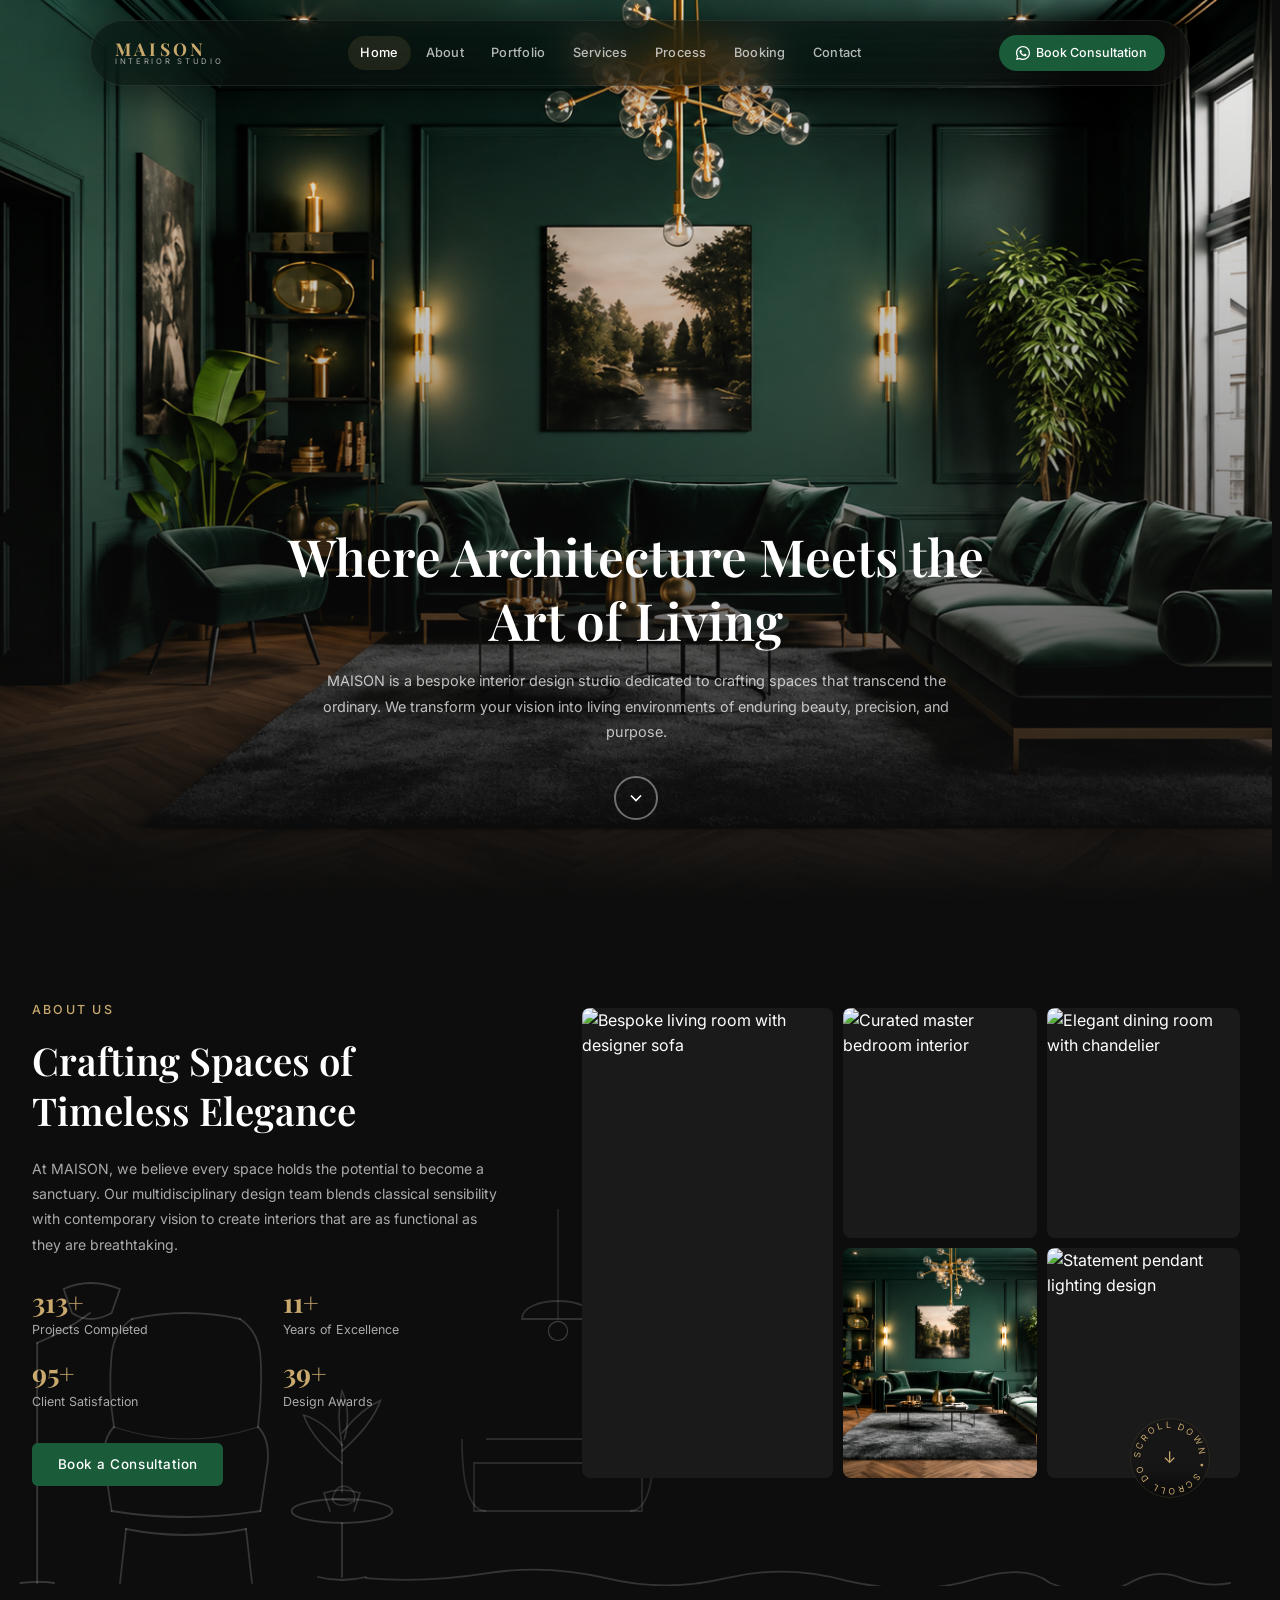
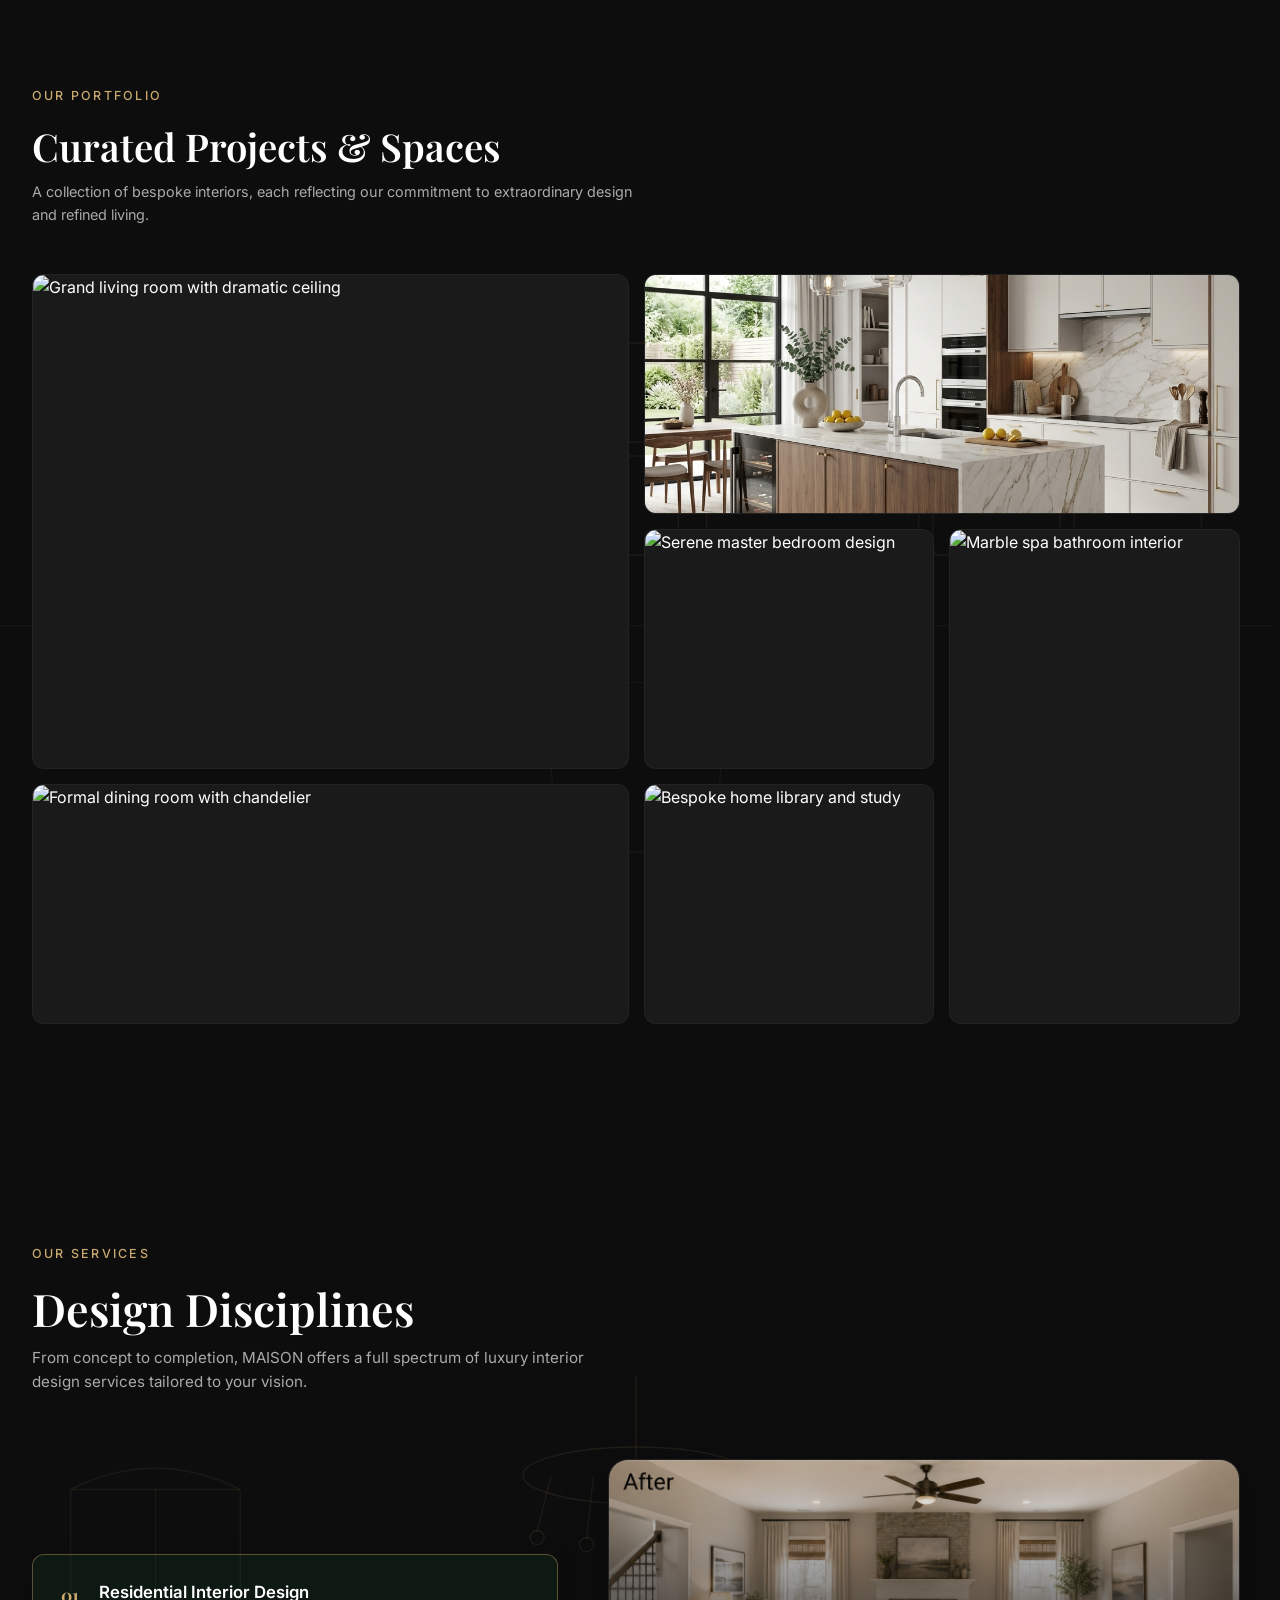
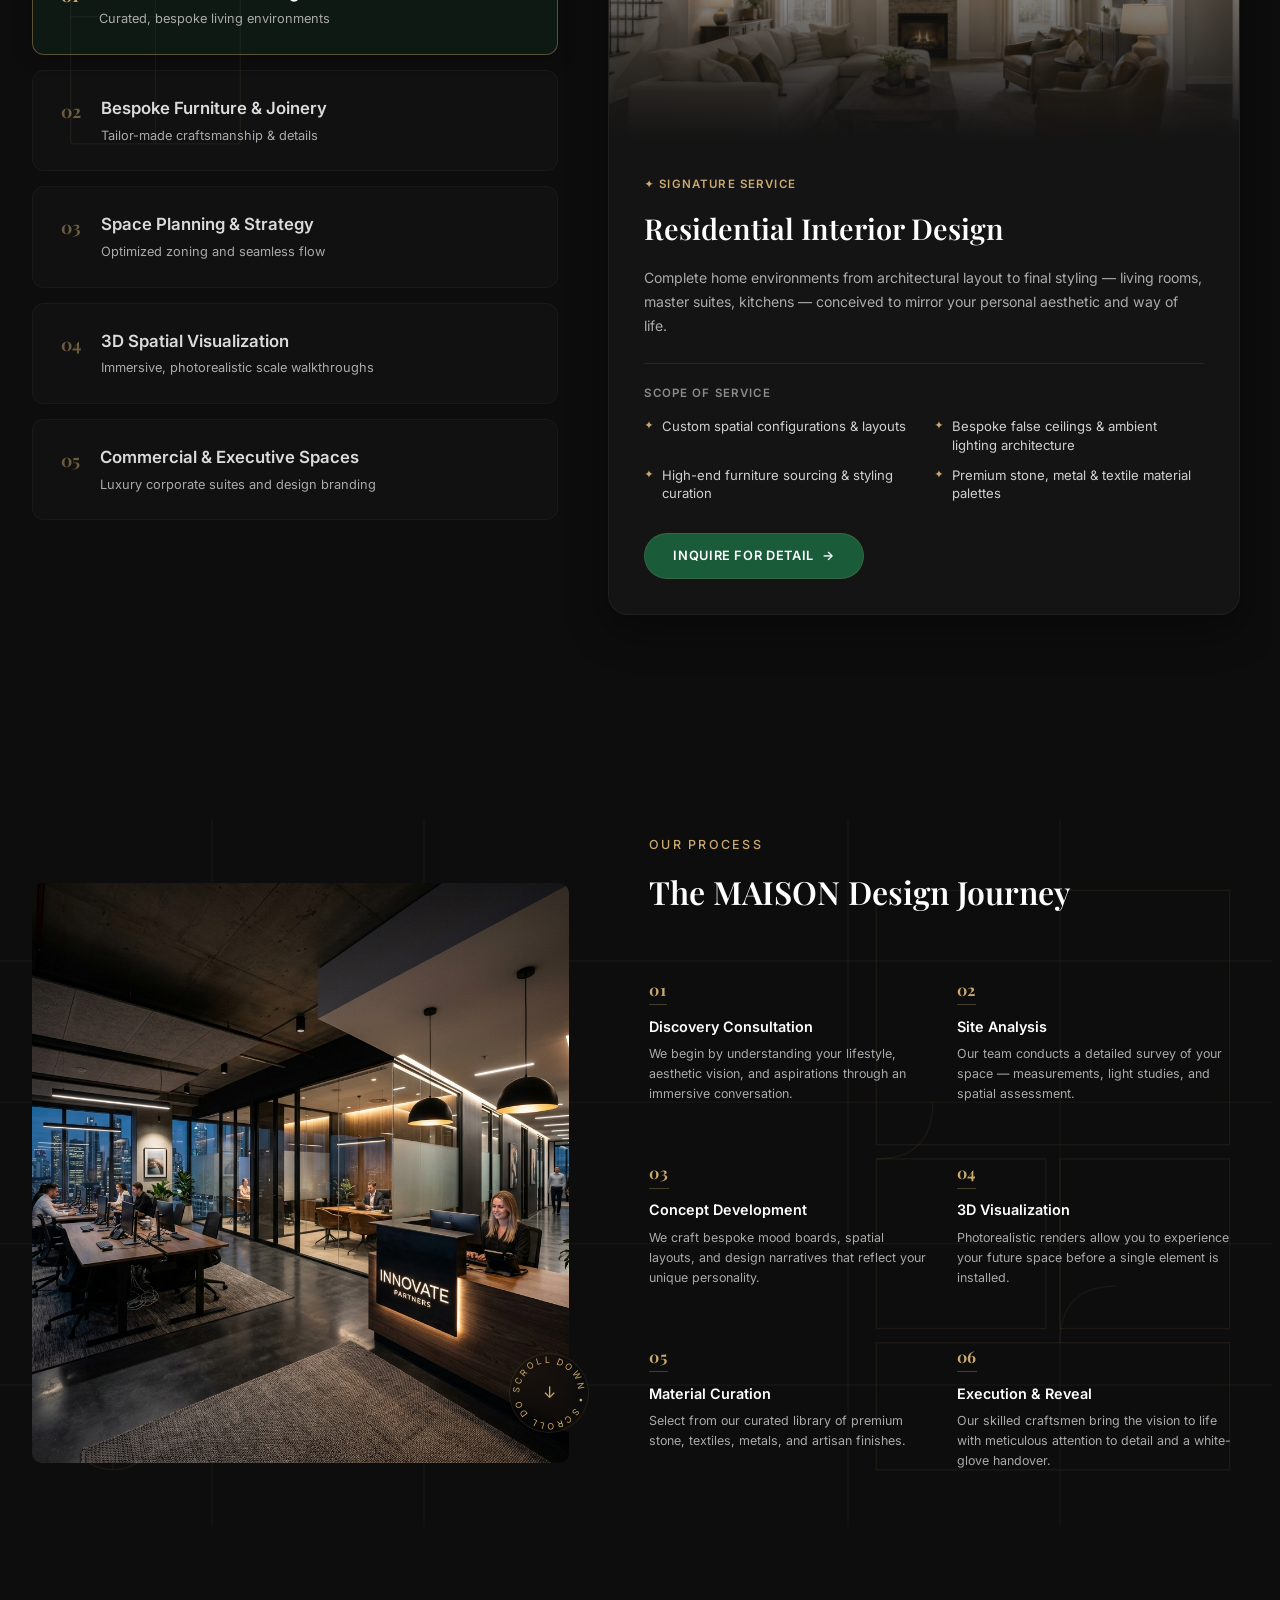
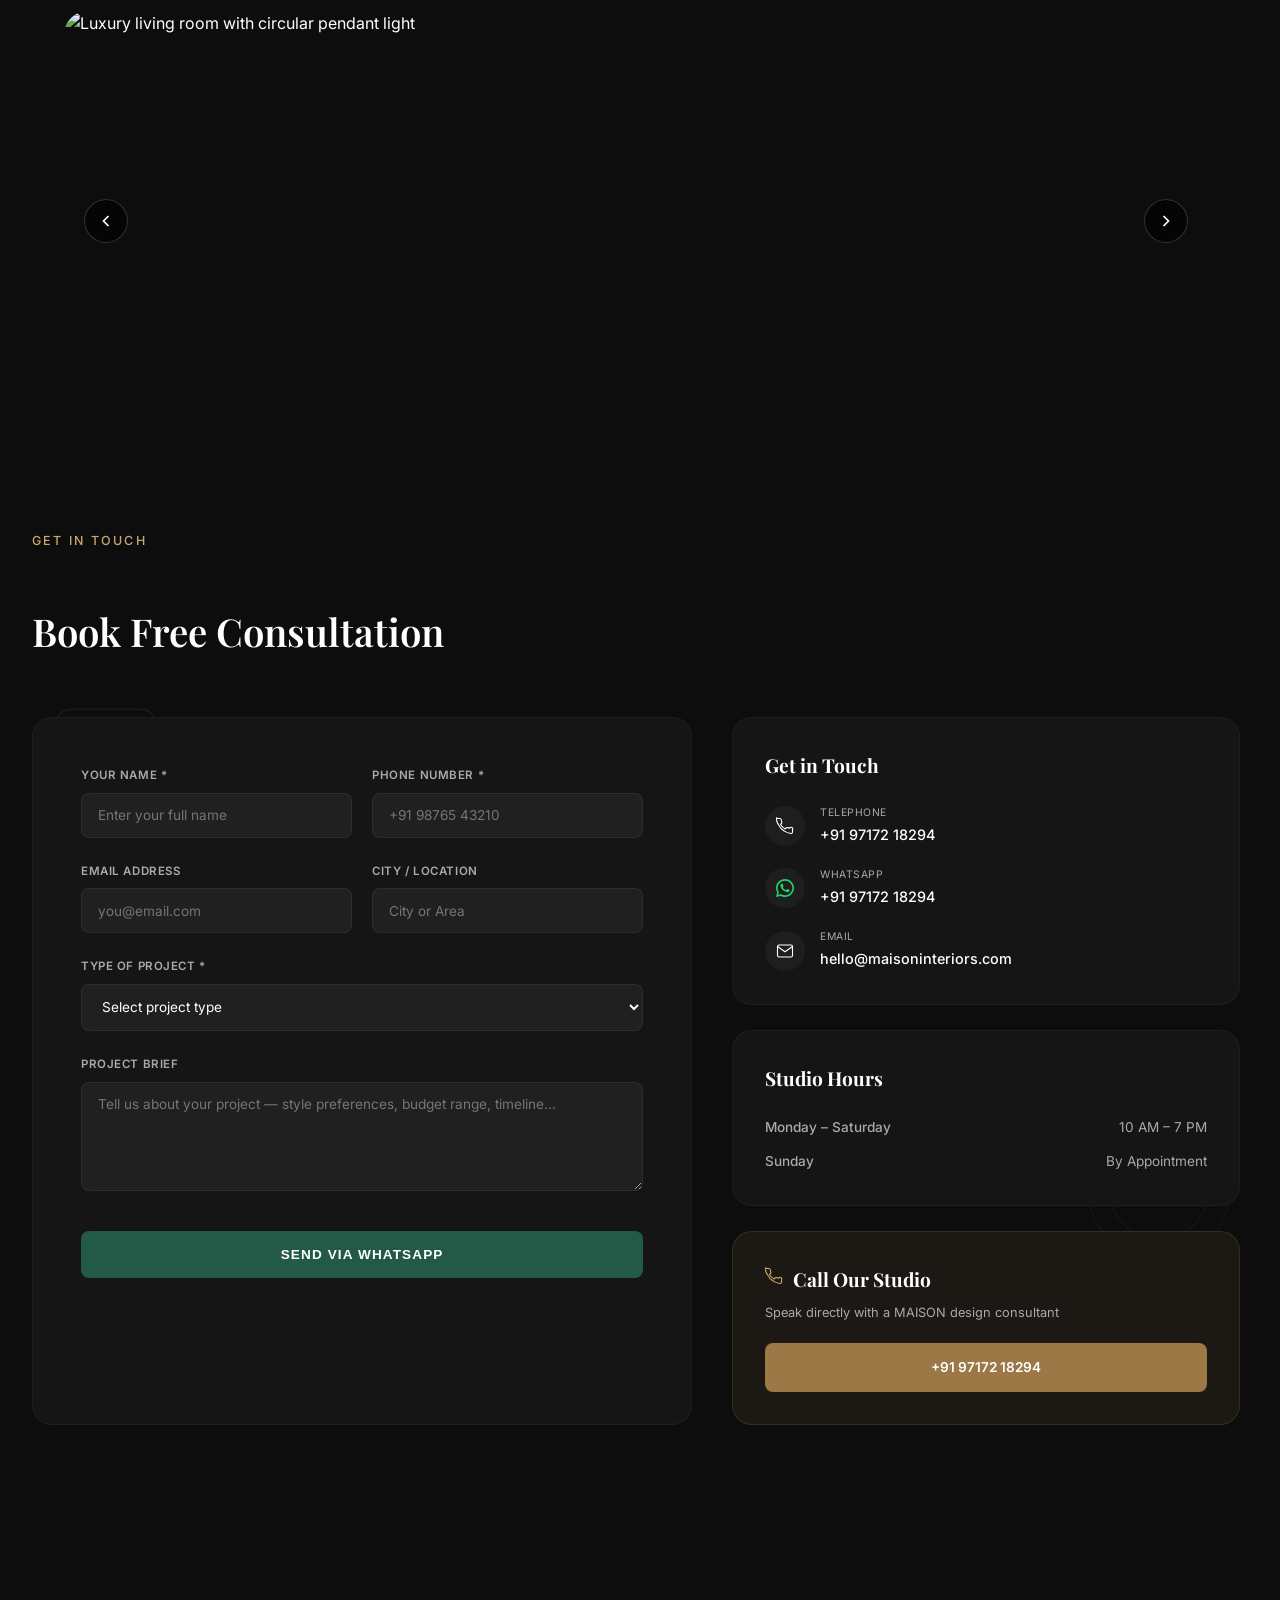
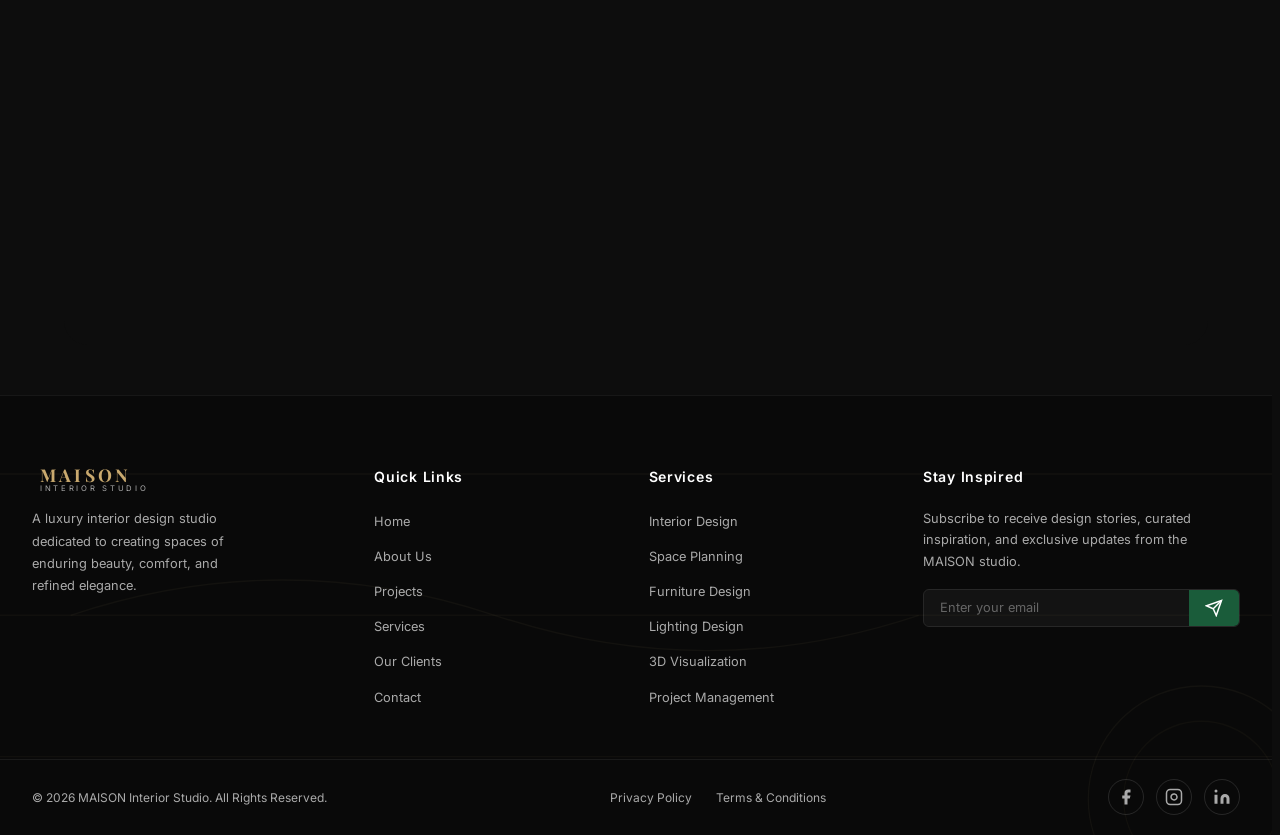
==== commit 76dae24f: "Add files via upload" ====
--- a/index.html
+++ b/index.html
@@ -428,145 +428,75 @@
           luxury interior design services tailored to your vision.
         </p>
 
-        <div class="services-bento-grid">
-          <!-- Main Service Card -->
-          <div class="service-card main-card">
-            <div class="service-img-wrapper">
+        <div class="services-showcase-container">
+          <!-- Left Menu Options -->
+          <div class="services-menu">
+            <div class="service-menu-item active" data-service="residential">
+              <span class="service-num">01</span>
+              <div class="service-menu-content">
+                <h3>Residential Interior Design</h3>
+                <p>Curated, bespoke living environments</p>
+              </div>
+            </div>
+            <div class="service-menu-item" data-service="furniture">
+              <span class="service-num">02</span>
+              <div class="service-menu-content">
+                <h3>Bespoke Furniture & Joinery</h3>
+                <p>Tailor-made craftsmanship & details</p>
+              </div>
+            </div>
+            <div class="service-menu-item" data-service="planning">
+              <span class="service-num">03</span>
+              <div class="service-menu-content">
+                <h3>Space Planning & Strategy</h3>
+                <p>Optimized zoning and seamless flow</p>
+              </div>
+            </div>
+            <div class="service-menu-item" data-service="visualization">
+              <span class="service-num">04</span>
+              <div class="service-menu-content">
+                <h3>3D Spatial Visualization</h3>
+                <p>Immersive, photorealistic scale walkthroughs</p>
+              </div>
+            </div>
+            <div class="service-menu-item" data-service="commercial">
+              <span class="service-num">05</span>
+              <div class="service-menu-content">
+                <h3>Commercial & Executive Spaces</h3>
+                <p>Luxury corporate suites and design branding</p>
+              </div>
+            </div>
+          </div>
+
+          <!-- Right Preview Panel -->
+          <div class="service-preview-panel">
+            <div class="service-preview-image-wrap">
               <img
-                src="https://images.unsplash.com/photo-1616486338812-3dadae4b4ace?w=800&q=80"
-                alt="Home Interior Design"
+                id="servicePreviewImg"
+                src="living_room_after_separated.png"
+                alt="Residential Interior Design Preview"
                 loading="lazy"
               />
-            </div>
-            <div class="service-info">
-              <span class="service-badge">✦ SIGNATURE SERVICE</span>
-              <h3>Residential Interior Design</h3>
-              <p>
-                Complete home environments from architectural layout to final
-                styling — living rooms, master suites, kitchens — conceived
-                to mirror your personal aesthetic and way of life.
+              <div class="service-preview-gradient"></div>
+            </div>
+            <div class="service-preview-details">
+              <span class="service-preview-badge" id="servicePreviewBadge">✦ SIGNATURE SERVICE</span>
+              <h3 class="service-preview-title" id="servicePreviewTitle">Residential Interior Design</h3>
+              <p class="service-preview-desc" id="servicePreviewDesc">
+                Complete home environments from architectural layout to final styling — living rooms, master suites, kitchens — conceived to mirror your personal aesthetic and way of life.
               </p>
-              <a href="#booking" class="service-link-btn">EXPLORE SERVICE →</a>
-            </div>
-          </div>
-
-          <!-- Right Side Mini Cards Grid -->
-          <div class="services-right-grid">
-            <div class="service-card mini-card">
-              <img
-                src="https://images.unsplash.com/photo-1618220179428-22790b461013?w=400&q=80"
-                alt="Refined living room design"
-                loading="lazy"
-              />
-              <div class="mini-card-overlay">
-                <span class="mini-icon">
-                  <svg width="22" height="22" viewBox="0 0 24 24" fill="none" stroke="currentColor" stroke-width="1.5" stroke-linecap="round"><path d="M3 18v-6a2 2 0 012-2h14a2 2 0 012 2v6"/><path d="M3 18h18"/><path d="M7 18v2m10-2v2"/><path d="M7 10V8a5 5 0 0110 0v2"/></svg>
-                </span>
-                <h4>Living & Lounge Design</h4>
-                <p>Bespoke ceilings, statement lighting & millwork</p>
-              </div>
-            </div>
-            <div class="service-card mini-card">
-              <img
-                src="https://images.unsplash.com/photo-1600585154340-be6161a56a0c?w=400&q=80"
-                alt="Gourmet kitchen design"
-                loading="lazy"
-              />
-              <div class="mini-card-overlay">
-                <span class="mini-icon">
-                  <svg width="22" height="22" viewBox="0 0 24 24" fill="none" stroke="currentColor" stroke-width="1.5" stroke-linecap="round"><path d="M3 3h18v4H3z"/><path d="M3 7v13h18V7"/><path d="M9 7v13m6-13v13"/><circle cx="12" cy="13" r="2"/></svg>
-                </span>
-                <h4>Kitchen & Culinary Spaces</h4>
-                <p>Refined cabinetry, stone surfaces & smart storage</p>
-              </div>
-            </div>
-            <div class="service-card landscape-card">
-              <img
-                src="https://images.unsplash.com/photo-1600210492486-724fe5c67fb0?w=600&q=80"
-                alt="Bespoke furniture design"
-                loading="lazy"
-              />
-              <div class="landscape-card-overlay">
-                <h4>Bespoke Furniture & Joinery</h4>
-                <p>
-                  Hand-crafted wardrobes, integrated shelving, and custom
-                  joinery designed to perfectly suit your space and lifestyle.
-                </p>
-              </div>
-            </div>
-          </div>
-        </div>
-
-        <!-- Bottom Services Grid -->
-        <div class="services-bottom-row">
-          <div class="service-card bottom-card">
-            <img
-              src="https://images.unsplash.com/photo-1616594039964-ae9021a400a0?w=400&q=80"
-              alt="Serene master bedroom"
-              loading="lazy"
-            />
-            <div class="bottom-card-overlay">
-              <span class="bottom-icon">
-                <svg width="20" height="20" viewBox="0 0 24 24" fill="none" stroke="currentColor" stroke-width="1.5" stroke-linecap="round"><path d="M2 4v16"/><path d="M22 8H2"/><path d="M22 8v12"/><path d="M6 8v2a2 2 0 002 2h8a2 2 0 002-2V8"/></svg>
-              </span>
-              <h4>Private Suites</h4>
-              <p>Ambient lighting, fitted wardrobes & textiles</p>
-            </div>
-          </div>
-          <div class="service-card bottom-card">
-            <img
-              src="https://images.unsplash.com/photo-1497366216548-37526070297c?w=400&q=80"
-              alt="Executive office interior"
-              loading="lazy"
-            />
-            <div class="bottom-card-overlay">
-              <span class="bottom-icon">
-                <svg width="20" height="20" viewBox="0 0 24 24" fill="none" stroke="currentColor" stroke-width="1.5" stroke-linecap="round"><rect x="2" y="3" width="20" height="14" rx="2"/><path d="M8 21h8m-4-4v4"/></svg>
-              </span>
-              <h4>Commercial & Office</h4>
-              <p>Executive suites, boardrooms & lobbies</p>
-            </div>
-          </div>
-          <div class="service-card bottom-card">
-            <img
-              src="https://images.unsplash.com/photo-1600607687920-4e2a09cf159d?w=400&q=80"
-              alt="3D visualization render"
-              loading="lazy"
-            />
-            <div class="bottom-card-overlay">
-              <span class="bottom-icon">
-                <svg width="20" height="20" viewBox="0 0 24 24" fill="none" stroke="currentColor" stroke-width="1.5" stroke-linecap="round"><polygon points="12 2 2 7 12 12 22 7 12 2"/><polyline points="2 17 12 22 22 17"/><polyline points="2 12 12 17 22 12"/></svg>
-              </span>
-              <h4>3D Visualization</h4>
-              <p>Photorealistic renders & spatial walkthroughs</p>
-            </div>
-          </div>
-          <div class="service-card bottom-card">
-            <img
-              src="https://images.unsplash.com/photo-1504307651254-35680f356dfd?w=400&q=80"
-              alt="Renovation and restoration"
-              loading="lazy"
-            />
-            <div class="bottom-card-overlay">
-              <span class="bottom-icon">
-                <svg width="20" height="20" viewBox="0 0 24 24" fill="none" stroke="currentColor" stroke-width="1.5" stroke-linecap="round"><path d="M14.7 6.3a1 1 0 000 1.4l1.6 1.6a1 1 0 001.4 0l3.77-3.77a6 6 0 01-7.94 7.94l-6.91 6.91a2.12 2.12 0 01-3-3l6.91-6.91a6 6 0 017.94-7.94l-3.76 3.76z"/></svg>
-              </span>
-              <h4>Renovation & Restoration</h4>
-              <p>Structural, surface & finish transformations</p>
-            </div>
-          </div>
-          <div class="service-card bottom-card">
-            <img
-              src="https://images.unsplash.com/photo-1586023492125-27b2c045efd7?w=400&q=80"
-              alt="Space planning and layout"
-              loading="lazy"
-            />
-            <div class="bottom-card-overlay">
-              <span class="bottom-icon">
-                <svg width="20" height="20" viewBox="0 0 24 24" fill="none" stroke="currentColor" stroke-width="1.5" stroke-linecap="round"><rect x="3" y="3" width="18" height="18" rx="2"/><path d="M3 9h18M9 21V9"/></svg>
-              </span>
-              <h4>Space Planning</h4>
-              <p>Optimised flow, zoning & spatial strategy</p>
+              <div class="service-scope-wrap">
+                <h5>SCOPE OF SERVICE</h5>
+                <ul class="service-scope-list" id="serviceScopeList">
+                  <li>Custom spatial configurations & layouts</li>
+                  <li>Bespoke false ceilings & ambient lighting architecture</li>
+                  <li>High-end furniture sourcing & styling curation</li>
+                  <li>Premium stone, metal & textile material palettes</li>
+                </ul>
+              </div>
+              <a href="#booking" class="btn-service-inquire">
+                INQUIRE FOR DETAIL <span class="arrow">→</span>
+              </a>
             </div>
           </div>
         </div>
@@ -1014,8 +944,8 @@
       <div class="footer-bottom">
         <p class="footer-copy">© 2026 MAISON Interior Studio. All Rights Reserved.</p>
         <div class="footer-legal">
-          <a href="#">Privacy Policy</a>
-          <a href="#">Terms & Conditions</a>
+          <a href="privacy.html">Privacy Policy</a>
+          <a href="terms.html">Terms & Conditions</a>
         </div>
         <div class="footer-socials">
           <a href="#" aria-label="Facebook" class="social-link" id="social-fb">
--- a/style.css
+++ b/style.css
@@ -225,6 +225,10 @@
   display: block;
 }
 
+.mobile-menu-overlay {
+  display: none;
+}
+
 .hamburger {
   display: none;
   flex-direction: column;
@@ -258,6 +262,7 @@
 /* =============================================
    HERO
    ============================================= */
+
 .hero {
   position: relative;
   height: 100vh;
@@ -774,7 +779,7 @@
    ============================================= */
 .services-section {
   background: var(--bg-dark);
-  padding: 100px 0;
+  padding: 120px 0;
   position: relative;
   overflow: hidden;
 }
@@ -787,248 +792,263 @@
 
 .services-title {
   font-family: var(--font-serif);
-  font-size: clamp(1.6rem, 3vw, 2.4rem);
+  font-size: clamp(1.8rem, 3.5vw, 2.8rem);
   font-weight: 600;
   line-height: 1.3;
   margin-bottom: 0.5rem;
+  color: var(--white);
 }
 
 .services-subtitle {
-  font-size: 0.9rem;
+  font-size: 0.95rem;
   color: var(--grey);
-  margin-bottom: 3rem;
+  margin-bottom: 4rem;
   max-width: 600px;
 }
 
-.services-bento-grid {
+.services-showcase-container {
   display: grid;
-  grid-template-columns: 1.2fr 1fr;
+  grid-template-columns: 1fr 1.2fr;
+  gap: 50px;
+  align-items: stretch;
+}
+
+/* Left Menu */
+.services-menu {
+  display: flex;
+  flex-direction: column;
+  gap: 15px;
+  justify-content: center;
+}
+
+.service-menu-item {
+  display: flex;
+  align-items: flex-start;
   gap: 20px;
-  margin-bottom: 20px;
-}
-
-.service-card {
+  padding: 24px 28px;
+  border-radius: 12px;
+  background: rgba(255, 255, 255, 0.02);
+  border: 1px solid rgba(255, 255, 255, 0.03);
+  cursor: pointer;
+  transition: all 0.4s cubic-bezier(0.4, 0, 0.2, 1);
+}
+
+.service-menu-item:hover {
+  background: rgba(255, 255, 255, 0.04);
+  border-color: rgba(201, 169, 110, 0.2);
+  transform: translateX(5px);
+}
+
+.service-menu-item.active {
+  background: rgba(26, 92, 58, 0.15);
+  /* Light transparency of maison green */
+  border-color: rgba(201, 169, 110, 0.4);
+  box-shadow: 0 4px 20px rgba(0, 0, 0, 0.2);
+}
+
+.service-num {
+  font-family: var(--font-serif);
+  font-size: 1.1rem;
+  font-weight: 700;
+  color: var(--gold);
+  opacity: 0.5;
+  transition: var(--transition);
+  margin-top: 2px;
+}
+
+.service-menu-item.active .service-num,
+.service-menu-item:hover .service-num {
+  opacity: 1;
+}
+
+.service-menu-content h3 {
+  font-family: var(--font-sans);
+  font-size: 1.05rem;
+  font-weight: 600;
+  color: rgba(255, 255, 255, 0.85);
+  margin-bottom: 4px;
+  transition: var(--transition);
+}
+
+.service-menu-item.active .service-menu-content h3 {
+  color: var(--white);
+}
+
+.service-menu-content p {
+  font-size: 0.8rem;
+  color: var(--grey);
+  font-weight: 400;
+}
+
+/* Right Preview Panel */
+.service-preview-panel {
+  display: flex;
+  flex-direction: column;
+  background: #141414;
+  border: 1px solid rgba(255, 255, 255, 0.05);
+  border-radius: 20px;
+  overflow: hidden;
+  box-shadow: 0 15px 40px rgba(0, 0, 0, 0.4);
+}
+
+.service-preview-image-wrap {
   position: relative;
-  border-radius: 16px;
+  height: 280px;
+  width: 100%;
   overflow: hidden;
-  background: var(--bg-card);
-  border: 1px solid rgba(255, 255, 255, 0.04);
-}
-
-.service-card img {
+}
+
+.service-preview-image-wrap img {
   width: 100%;
   height: 100%;
   object-fit: cover;
-  transition: transform 0.5s ease;
-}
-
-.service-card:hover img {
-  transform: scale(1.03);
-}
-
-.main-card {
-  position: relative;
-  height: 520px;
-  display: block;
-  background: transparent;
-}
-
-.service-img-wrapper {
+  transition: transform 0.8s ease, opacity 0.4s ease;
+}
+
+.service-preview-gradient {
   position: absolute;
   inset: 0;
-  height: 100%;
-  overflow: hidden;
-}
-
-.service-info {
-  position: absolute;
-  bottom: 0;
-  left: 0;
-  right: 0;
-  padding: 2rem;
+  background: linear-gradient(to top, #141414 0%, rgba(20, 20, 20, 0.4) 60%, transparent 100%);
+}
+
+.service-preview-details {
+  padding: 35px;
+  flex-grow: 1;
   display: flex;
   flex-direction: column;
-  justify-content: flex-end;
-  background: rgba(0, 0, 0, 0.55);
-  backdrop-filter: blur(14px);
-  -webkit-backdrop-filter: blur(14px);
-  border-top: 1px solid rgba(255, 255, 255, 0.05);
-  z-index: 2;
-}
-
-.service-badge {
-  font-size: 0.7rem;
+}
+
+.service-preview-badge {
+  font-size: 0.72rem;
   font-weight: 600;
   color: var(--gold);
-  letter-spacing: 0.08em;
-  margin-bottom: 0.75rem;
+  letter-spacing: 0.1em;
+  margin-bottom: 12px;
   display: inline-block;
 }
 
-.service-info h3 {
+.service-preview-title {
   font-family: var(--font-serif);
-  font-size: 1.5rem;
-  margin-bottom: 0.75rem;
-  color: var(--white);
-}
-
-.service-info p {
+  font-size: 1.8rem;
+  font-weight: 600;
+  color: var(--white);
+  margin-bottom: 15px;
+  transition: var(--transition);
+}
+
+.service-preview-desc {
+  font-size: 0.88rem;
+  color: var(--grey);
+  line-height: 1.7;
+  margin-bottom: 25px;
+  transition: var(--transition);
+}
+
+.service-scope-wrap {
+  border-top: 1px solid rgba(255, 255, 255, 0.08);
+  padding-top: 20px;
+  margin-bottom: 30px;
+}
+
+.service-scope-wrap h5 {
+  font-size: 0.72rem;
+  font-weight: 600;
+  color: rgba(255, 255, 255, 0.5);
+  letter-spacing: 0.1em;
+  margin-bottom: 15px;
+}
+
+.service-scope-list {
+  display: grid;
+  grid-template-columns: 1fr 1fr;
+  gap: 12px 20px;
+}
+
+.service-scope-list li {
   font-size: 0.82rem;
-  color: var(--grey);
-  line-height: 1.6;
-  margin-bottom: 1.5rem;
-}
-
-.service-link-btn {
+  color: rgba(255, 255, 255, 0.8);
+  position: relative;
+  padding-left: 18px;
+  line-height: 1.4;
+}
+
+.service-scope-list li::before {
+  content: "✦";
+  position: absolute;
+  left: 0;
+  color: var(--gold);
+  font-size: 0.7rem;
+  top: 1px;
+}
+
+.btn-service-inquire {
+  display: inline-flex;
+  align-items: center;
+  gap: 8px;
   font-size: 0.8rem;
   font-weight: 600;
-  color: var(--gold);
+  color: var(--white);
+  background: var(--green);
+  border: 1px solid rgba(201, 169, 110, 0.15);
+  padding: 12px 28px;
+  border-radius: 30px;
   letter-spacing: 0.05em;
   transition: var(--transition);
   align-self: flex-start;
-}
-
-.service-link-btn:hover {
-  color: var(--white);
+  margin-top: auto;
+}
+
+.btn-service-inquire:hover {
+  background: var(--green-light);
+  border-color: var(--gold);
+  transform: translateY(-2px);
+  box-shadow: 0 5px 15px rgba(26, 92, 58, 0.3);
+}
+
+.btn-service-inquire .arrow {
+  transition: transform 0.3s ease;
+}
+
+.btn-service-inquire:hover .arrow {
   transform: translateX(4px);
 }
 
-/* Services Right Grid */
-.services-right-grid {
-  display: grid;
-  grid-template-columns: 1fr 1fr;
-  grid-template-rows: 240px 260px;
-  gap: 20px;
-}
-
-.mini-card {
-  position: relative;
-}
-
-.mini-card-overlay {
-  position: absolute;
-  inset: 0;
-  background: rgba(0, 0, 0, 0.65);
-  display: flex;
-  flex-direction: column;
-  justify-content: flex-end;
-  padding: 1.5rem;
-}
-
-/* SVG icons in mini cards */
-.mini-icon svg,
-.bottom-icon svg,
-.call-icon svg {
-  display: block;
-}
-
-.mini-icon {
-  font-size: 1.5rem;
-  margin-bottom: 0.5rem;
-  display: flex;
-  align-items: center;
-}
-
-.mini-icon svg {
-  width: 22px;
-  height: 22px;
-  color: var(--gold);
-}
-
-.bottom-icon {
-  margin-bottom: 0.5rem;
-  display: flex;
-  align-items: center;
-}
-
-.bottom-icon svg {
-  width: 20px;
-  height: 20px;
-  color: var(--gold);
-}
-
-.mini-card-overlay h4 {
-  font-family: var(--font-serif);
-  font-size: 1.1rem;
-  margin-bottom: 0.25rem;
-}
-
-.mini-card-overlay p {
-  font-size: 0.75rem;
-  color: var(--grey);
-}
-
-.landscape-card {
-  grid-column: span 2;
-  position: relative;
-}
-
-.landscape-card-overlay {
-  position: absolute;
-  inset: 0;
-  background: linear-gradient(to top,
-      rgba(0, 0, 0, 0.85) 0%,
-      rgba(0, 0, 0, 0.3) 100%);
-  display: flex;
-  flex-direction: column;
-  justify-content: flex-end;
-  padding: 2rem;
-}
-
-.landscape-card-overlay h4 {
-  font-family: var(--font-serif);
-  font-size: 1.25rem;
-  margin-bottom: 0.4rem;
-}
-
-.landscape-card-overlay p {
-  font-size: 0.8rem;
-  color: var(--grey);
-  max-width: 480px;
-}
-
-/* Bottom Grid */
-.services-bottom-row {
-  display: grid;
-  grid-template-columns: repeat(5, 1fr);
-  gap: 20px;
-}
-
-.bottom-card {
-  position: relative;
-  height: 240px;
-}
-
-.bottom-card-overlay {
-  position: absolute;
-  inset: 0;
-  background: rgba(0, 0, 0, 0.7);
-  display: flex;
-  flex-direction: column;
-  justify-content: flex-end;
-  padding: 1.25rem;
-  transition: background 0.3s ease;
-}
-
-.bottom-card:hover .bottom-card-overlay {
-  background: rgba(0, 0, 0, 0.55);
-}
-
-.bottom-icon {
-  font-size: 1.3rem;
-  margin-bottom: 0.5rem;
-}
-
-.bottom-card-overlay h4 {
-  font-family: var(--font-serif);
-  font-size: 1rem;
-  margin-bottom: 0.25rem;
-}
-
-.bottom-card-overlay p {
-  font-size: 0.72rem;
-  color: var(--grey);
-  line-height: 1.4;
+/* Responsiveness for Showcase */
+@media (max-width: 992px) {
+  .services-showcase-container {
+    grid-template-columns: 1fr;
+    gap: 30px;
+  }
+
+  .services-menu {
+    flex-direction: row;
+    overflow-x: auto;
+    padding-bottom: 10px;
+    justify-content: flex-start;
+    gap: 12px;
+    scrollbar-width: thin;
+  }
+
+  .service-menu-item {
+    padding: 16px 20px;
+    flex-shrink: 0;
+    min-width: 220px;
+  }
+}
+
+@media (max-width: 576px) {
+  .service-scope-list {
+    grid-template-columns: 1fr;
+    gap: 10px;
+  }
+
+  .service-preview-details {
+    padding: 25px;
+  }
+
+  .service-preview-title {
+    font-size: 1.5rem;
+  }
 }
 
 /* =============================================
@@ -2006,48 +2026,7 @@
     display: none;
   }
 
-  /* Services section mobile fix */
-  .services-bento-grid {
-    grid-template-columns: 1fr;
-    gap: 16px;
-  }
-
-  .main-card {
-    height: 420px;
-  }
-
-  .services-right-grid {
-    grid-template-columns: 1fr 1fr;
-    grid-template-rows: auto;
-    gap: 12px;
-  }
-
-  .mini-card {
-    height: 200px;
-  }
-
-  .landscape-card {
-    height: 200px;
-    grid-column: 1 / -1 !important;
-  }
-
-  .service-info {
-    padding: 1.5rem;
-  }
-
-  .service-info h3 {
-    font-size: 1.25rem;
-  }
-
-  /* Services bottom row — 2 columns on tablet */
-  .services-bottom-row {
-    grid-template-columns: repeat(2, 1fr);
-    gap: 12px;
-  }
-
-  .bottom-card {
-    height: 200px;
-  }
+
 
   /* Section padding */
   .about-section,
@@ -2103,42 +2082,7 @@
     display: none;
   }
 
-  /* Services extra small fix */
-  .main-card {
-    height: 320px;
-  }
-
-  .services-right-grid {
-    grid-template-columns: 1fr 1fr;
-    gap: 10px;
-  }
-
-  .mini-card {
-    height: 160px;
-  }
-
-  .landscape-card {
-    grid-column: 1 / -1 !important;
-    height: 180px;
-  }
-
-  /* Services bottom row — 2 columns on small mobile */
-  .services-bottom-row {
-    grid-template-columns: 1fr 1fr;
-    gap: 10px;
-  }
-
-  .bottom-card {
-    height: 170px;
-  }
-
-  .bottom-card-overlay h4 {
-    font-size: 0.85rem;
-  }
-
-  .bottom-card-overlay p {
-    font-size: 0.65rem;
-  }
+
 
   /* Hero */
   .hero-title {
